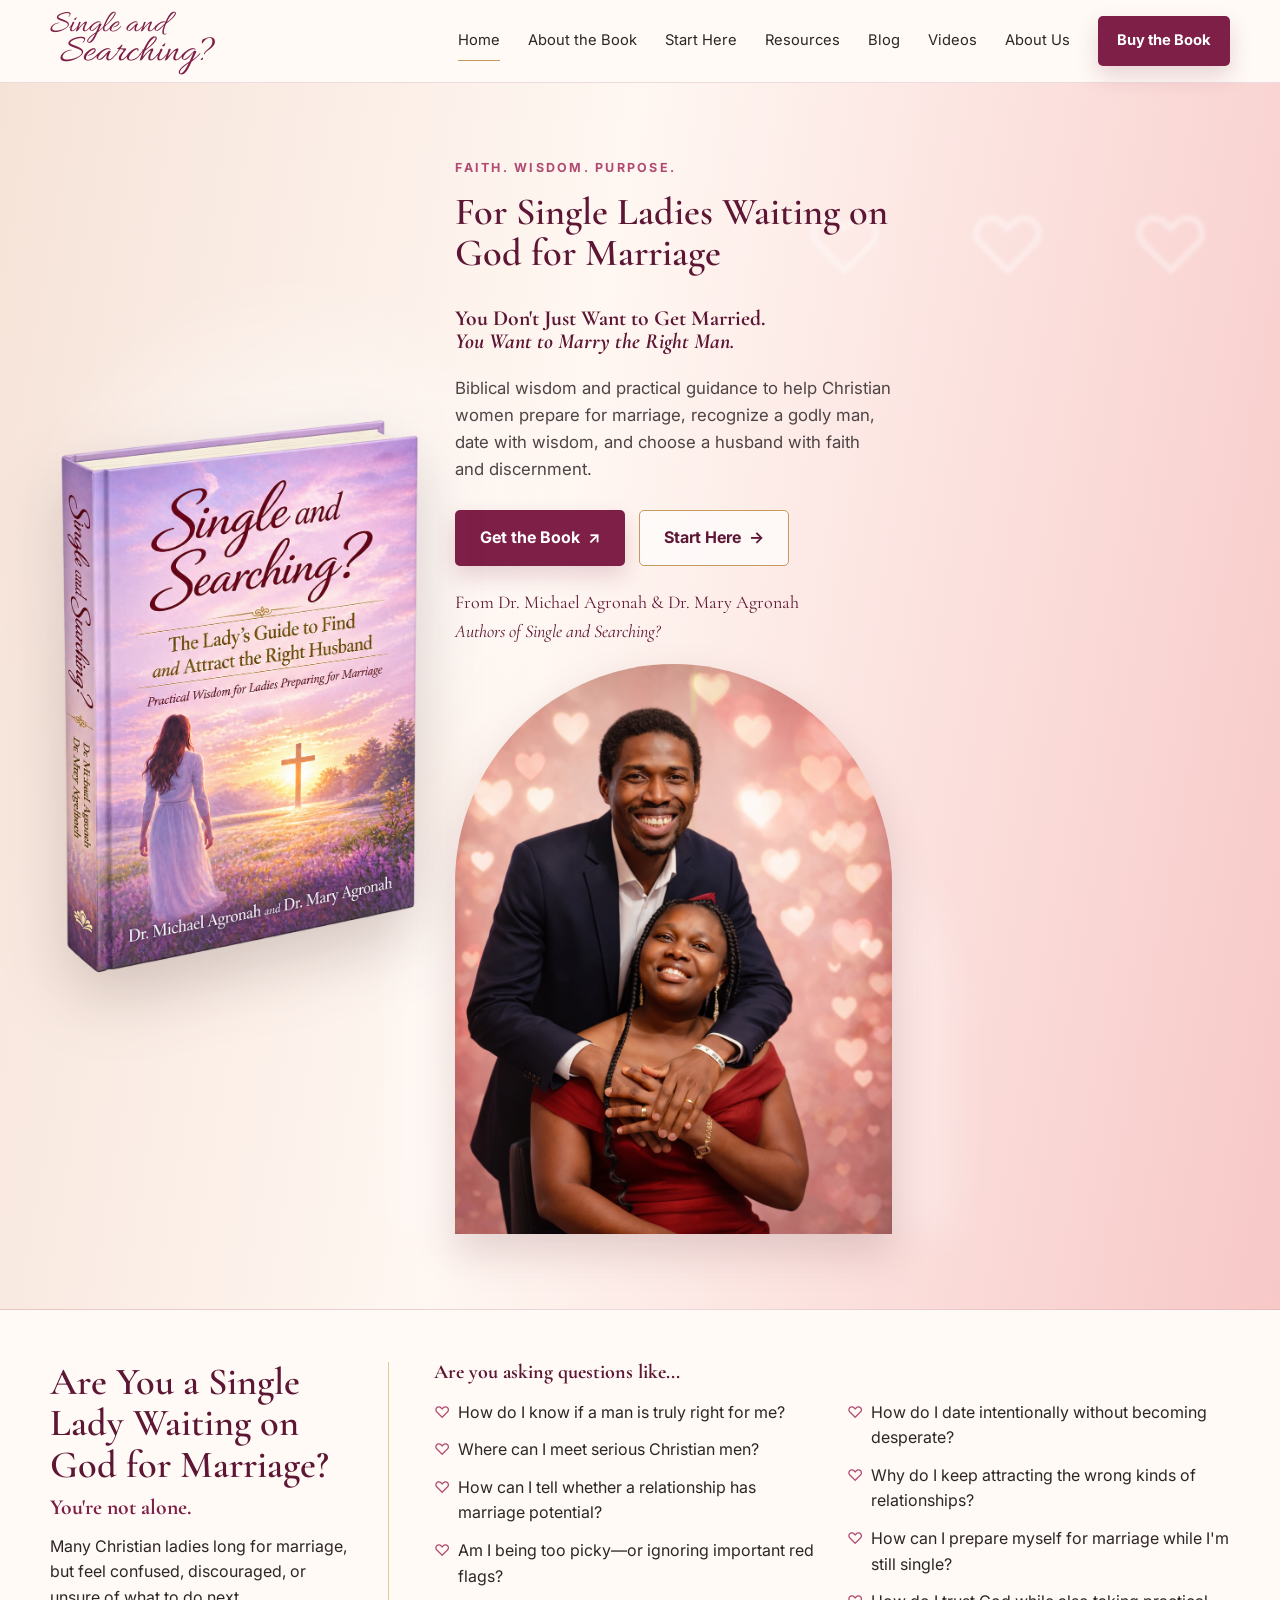
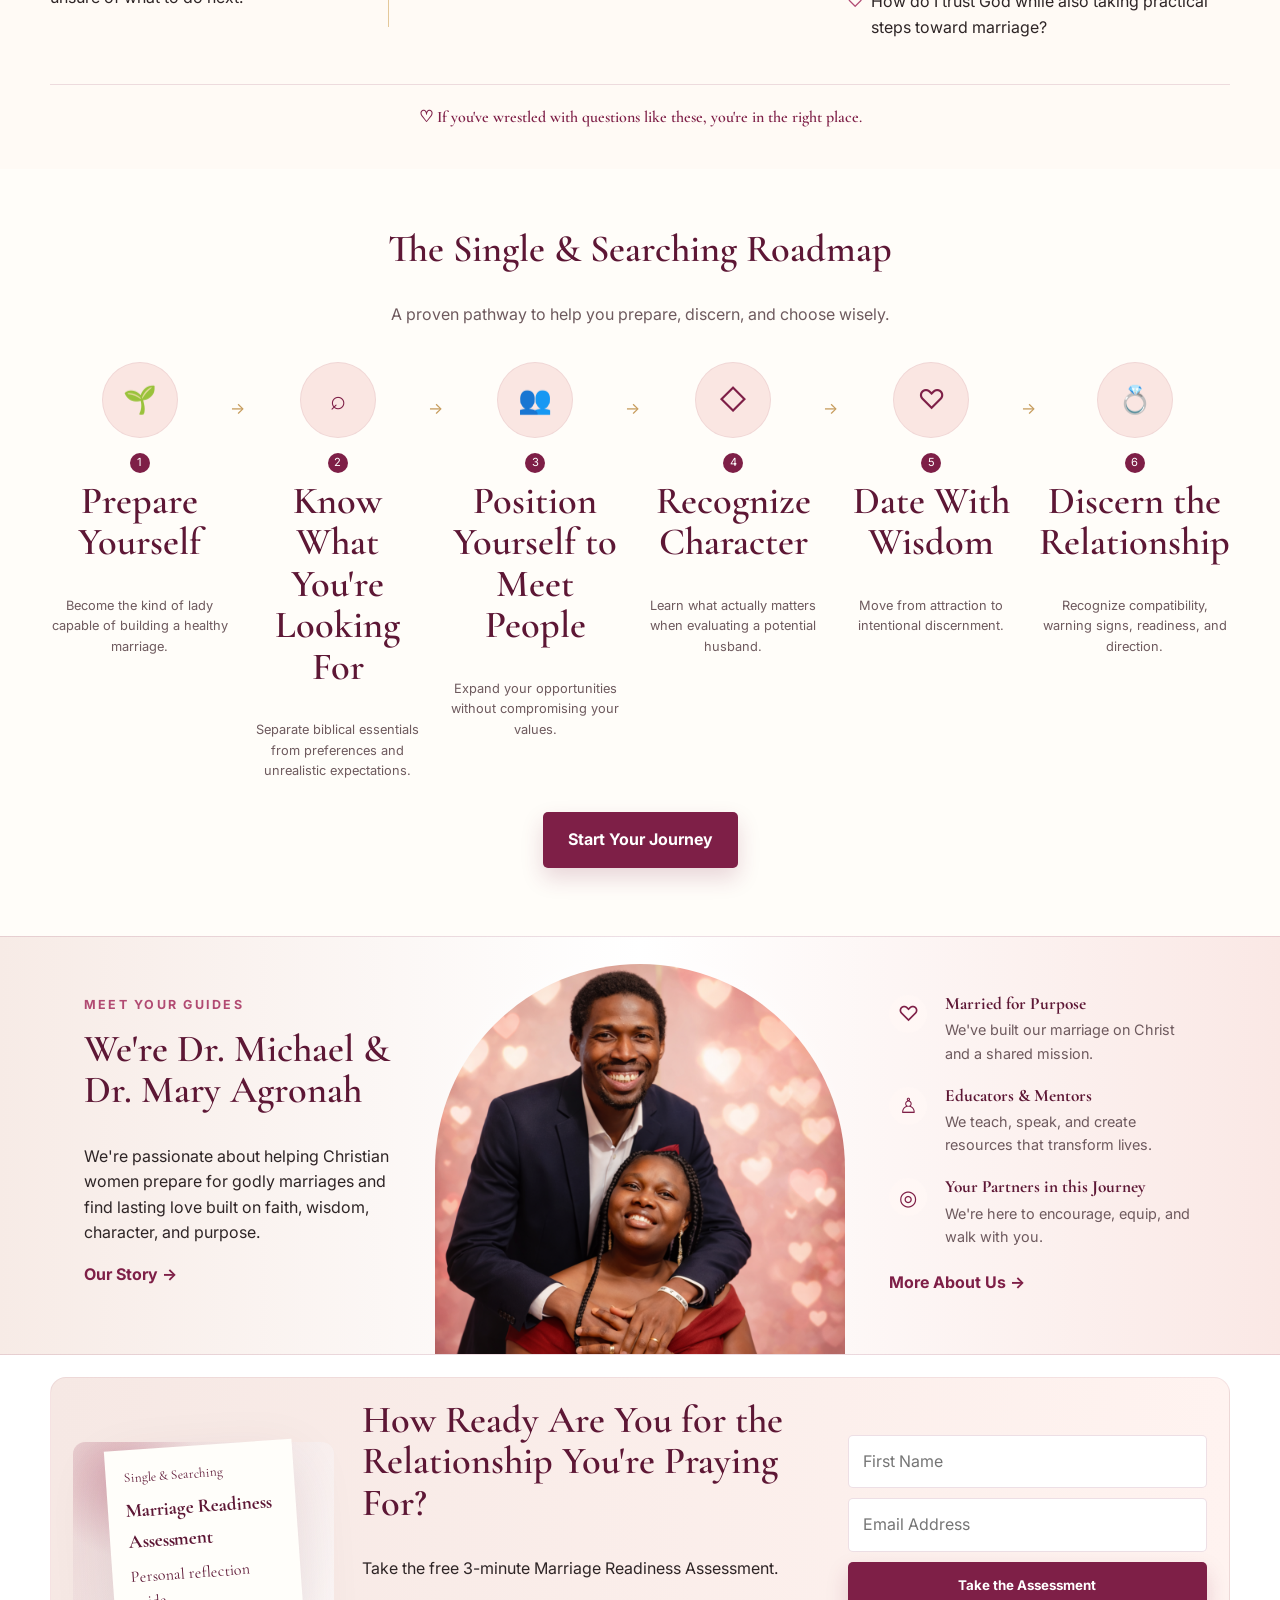
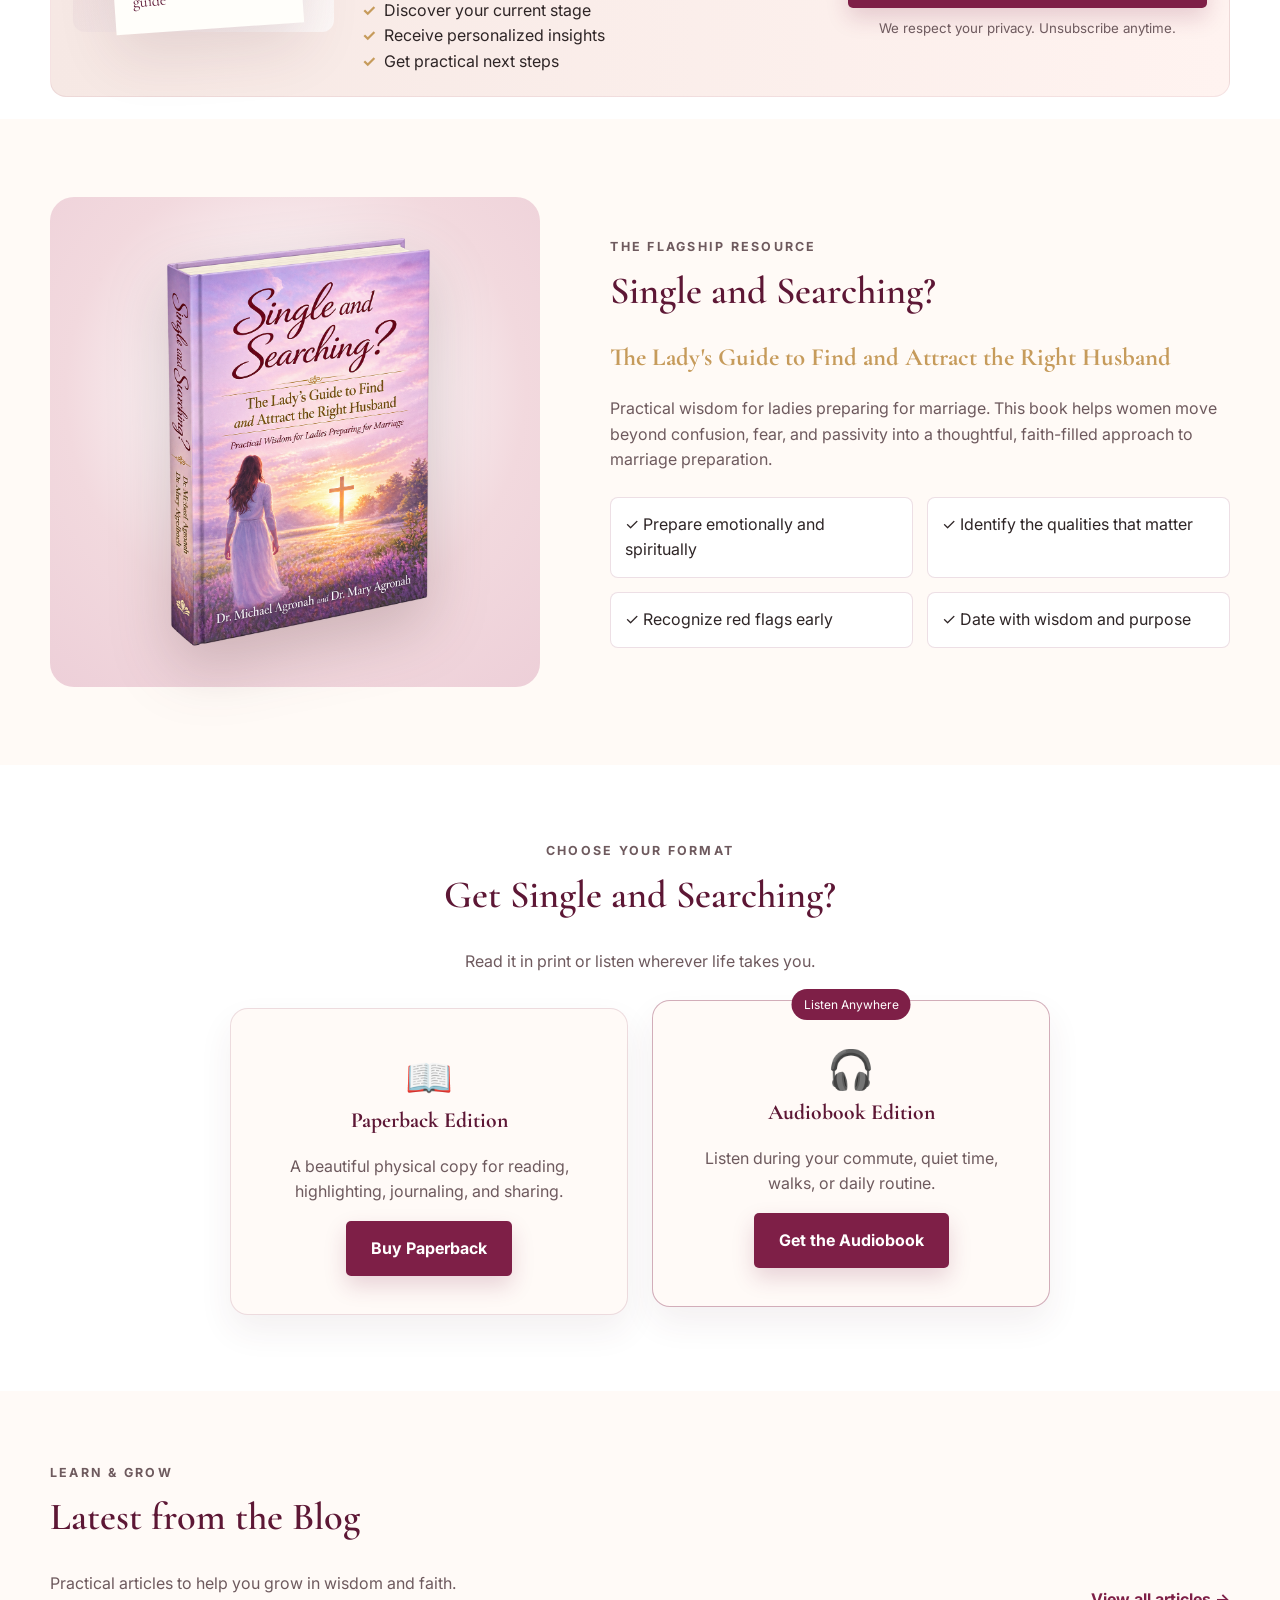
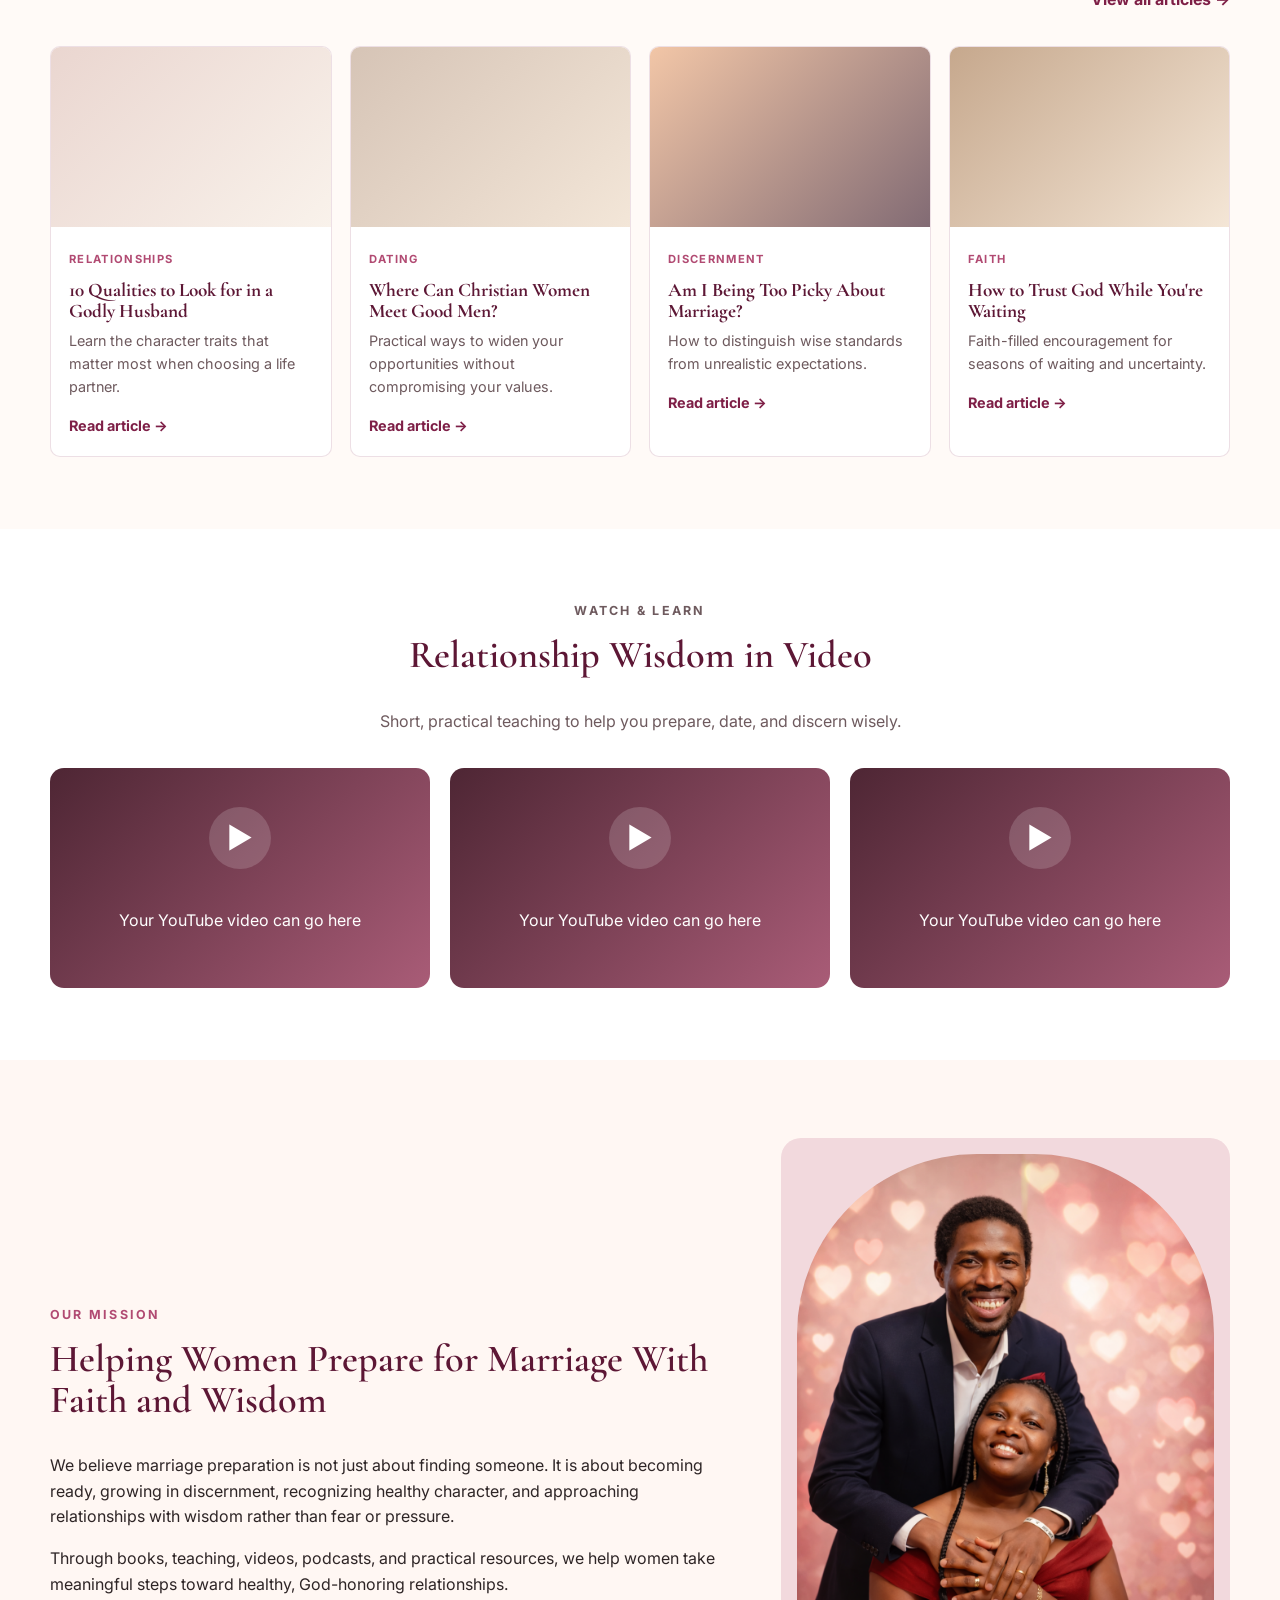
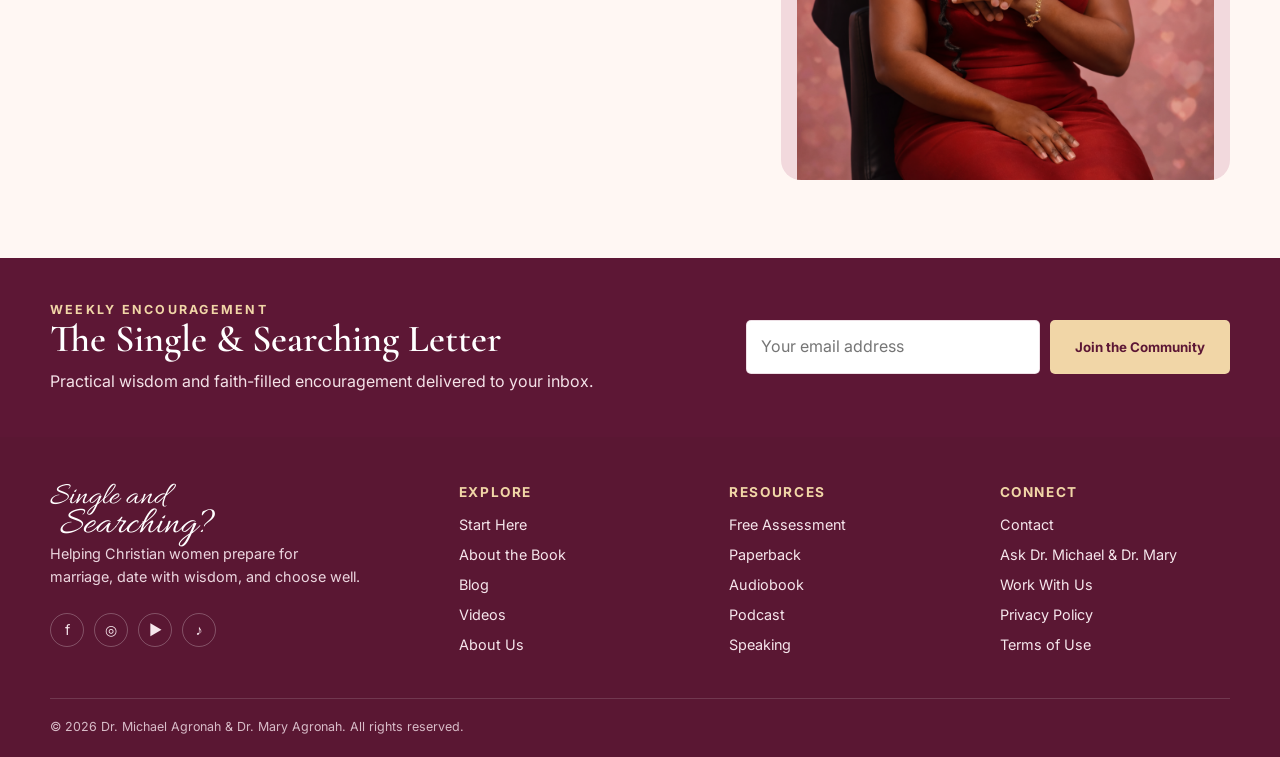
==== index.html @ 44d9c69c "making clear target audiance 6" ====
<!DOCTYPE html>
<html lang="en">
<head>
  <meta charset="UTF-8" />
  <meta name="viewport" content="width=device-width, initial-scale=1.0" />
  <meta name="description" content="Single and Searching? Biblical wisdom and practical guidance for Christian women preparing for marriage." />
  <title>Single and Searching? | Dr. Michael & Dr. Mary Agronah</title>

  <link rel="preconnect" href="https://fonts.googleapis.com">
  <link rel="preconnect" href="https://fonts.gstatic.com" crossorigin>
  <link href="https://fonts.googleapis.com/css2?family=Allura&family=Cormorant+Garamond:wght@400;500;600;700&family=Inter:wght@400;500;600;700&display=swap" rel="stylesheet">

  <link rel="stylesheet" href="styles.css" />
</head>
<body>

  <header class="site-header">
    <div class="container nav-wrap">
      <a class="brand" href="#home" aria-label="Single and Searching home">
        <span class="brand-script">Single and</span>
        <span class="brand-script second">Searching?</span>
      </a>

      <button class="mobile-toggle" aria-label="Open menu" aria-expanded="false">
        <span></span><span></span><span></span>
      </button>

      <nav class="main-nav">
        <a href="#home" class="active">Home</a>
        <a href="#book">About the Book</a>
        <a href="#roadmap">Start Here</a>
        <a href="#resources">Resources</a>
        <a href="#blog">Blog</a>
        <a href="#videos">Videos</a>
        <a href="#about">About Us</a>
        <a class="btn btn-primary nav-cta" href="#buy">Buy the Book</a>
      </nav>
    </div>
  </header>

  <main>
    <section class="hero" id="home">
      <div class="hero-glow"></div>
      <div class="container hero-grid">
        <div class="hero-book-card">
          <!-- <div class="floral-accent">
            <span>✿</span><span>✿</span><span>✿</span>
          </div> -->
          <img src="assets/book-cover.png" alt="Single and Searching book cover" class="hero-book" />
          <!-- <div class="candle"></div> -->
        </div>

        <div class="hero-copy">
          <p class="eyebrow">Faith. Wisdom. Purpose.</p>
          <h2>For Single Ladies Waiting on God for Marriage</h2>
          <h3>You Don't Just Want to Get Married.<br><em>You Want to Marry the Right Man.</em></h3>
          <!-- <h2>For Single Ladies Who Desire Marriage<br><em>You Don't Just Want to Get Married.<br><em>You Want to Marry the Right Man.</em></h2> -->
          <p class="hero-text">
            Biblical wisdom and practical guidance to help Christian women prepare for marriage,
            recognize a godly man, date with wisdom, and choose a husband with faith and discernment.
          </p>

          <div class="hero-actions">
            <a class="btn btn-primary" href="#buy">Get the Book <span>↗</span></a>
            <a class="btn btn-outline" href="#roadmap">Start Here <span>→</span></a>
          </div>

          <p class="author-line">
            From Dr. Michael Agronah & Dr. Mary Agronah<br>
            <em>Authors of Single and Searching?</em>
          </p>

    <!-- <div class="format-badges">
      <a href="https://www.amazon.ca/Single-Searching-Husband-Practical-Preparing/dp/B0GP1RPKG3"
        target="_blank"
        rel="noopener noreferrer">
        <span>📖 Paperback</span>
      </a>
      <a href="https://payhip.com/b/bO6Gw"
        target="_blank"
        rel="noopener noreferrer">
        <span>🎧 Audiobook</span>
      </a>
    </div> -->


          <!-- <div class="format-badges">
            <span>📖 Paperback</span>
            <span>🎧 Audiobook</span>
          </div>
        </div> -->


        <div class="hero-authors-wrap">
          <div class="hero-authors-halo"></div>
          <img src="assets/authors.png" alt="Dr. Michael and Dr. Mary Agronah" class="hero-authors" />
        </div>
      </div>
    </section>

    <section class="questions-section">
      <div class="container">
        <div class="questions-grid">
          <div class="questions-intro">
            <h2>Are You a Single Lady Waiting on God for Marriage?</h2>
            <h3>You're not alone.</h3>
            <p>
              Many Christian ladies long for marriage, but feel confused, discouraged, or unsure
              of what to do next.
            </p>
          </div>

          <div class="questions-list-wrap">
            <h3>Are you asking questions like...</h3>
            <div class="questions-columns">
              <ul class="heart-list">
                <li>How do I know if a man is truly right for me?</li>
                <li>Where can I meet serious Christian men?</li>
                <li>How can I tell whether a relationship has marriage potential?</li>
                <li>Am I being too picky—or ignoring important red flags?</li>
              </ul>
              <ul class="heart-list">
                <li>How do I date intentionally without becoming desperate?</li>
                <li>Why do I keep attracting the wrong kinds of relationships?</li>
                <li>How can I prepare myself for marriage while I'm still single?</li>
                <li>How do I trust God while also taking practical steps toward marriage?</li>
              </ul>
            </div>
          </div>
        </div>

        <p class="questions-note">♡ If you've wrestled with questions like these, you're in the right place.</p>
      </div>
    </section>

    <section class="roadmap-section" id="roadmap">
      <div class="container">
        <div class="section-heading centered">
          <h2>The Single & Searching Roadmap</h2>
          <p>A proven pathway to help you prepare, discern, and choose wisely.</p>
        </div>

        <div class="roadmap-grid">
          <article class="roadmap-item">
            <div class="icon-circle">🌱</div><span class="step-no">1</span>
            <h2>Prepare Yourself</h2>
            <p>Become the kind of lady capable of building a healthy marriage.</p>
          </article>
          <article class="roadmap-item">
            <div class="icon-circle">⌕</div><span class="step-no">2</span>
            <h2>Know What You're Looking For</h2>
            <p>Separate biblical essentials from preferences and unrealistic expectations.</p>
          </article>
          <article class="roadmap-item">
            <div class="icon-circle">👥</div><span class="step-no">3</span>
            <h2>Position Yourself to Meet People</h2>
            <p>Expand your opportunities without compromising your values.</p>
          </article>
          <article class="roadmap-item">
            <div class="icon-circle">◇</div><span class="step-no">4</span>
            <h2>Recognize Character</h2>
            <p>Learn what actually matters when evaluating a potential husband.</p>
          </article>
          <article class="roadmap-item">
            <div class="icon-circle">♡</div><span class="step-no">5</span>
            <h2>Date With Wisdom</h2>
            <p>Move from attraction to intentional discernment.</p>
          </article>
          <article class="roadmap-item">
            <div class="icon-circle">💍</div><span class="step-no">6</span>
            <h2>Discern the Relationship</h2>
            <p>Recognize compatibility, warning signs, readiness, and direction.</p>
          </article>
        </div>

        <div class="centered roadmap-cta">
          <a class="btn btn-primary" href="#book">Start Your Journey</a>
        </div>
      </div>
    </section>

    <section class="about-strip" id="about">
      <div class="container about-grid">
        <div class="about-copy">
          <p class="eyebrow">Meet Your Guides</p>
          <h2>We're Dr. Michael & Dr. Mary Agronah</h2>
          <p>
            We're passionate about helping Christian women prepare for godly marriages and find lasting
            love built on faith, wisdom, character, and purpose.
          </p>
          <a class="text-link" href="#about-details">Our Story →</a>
        </div>

        <div class="about-image-wrap">
          <img src="assets/authors.png" alt="Dr. Michael and Dr. Mary Agronah" />
        </div>

        <div class="authority-points">
          <div class="authority-item">
            <span class="authority-icon">♡</span>
            <div><h3>Married for Purpose</h3><p>We've built our marriage on Christ and a shared mission.</p></div>
          </div>
          <div class="authority-item">
            <span class="authority-icon">♙</span>
            <div><h3>Educators & Mentors</h3><p>We teach, speak, and create resources that transform lives.</p></div>
          </div>
          <div class="authority-item">
            <span class="authority-icon">◎</span>
            <div><h3>Your Partners in this Journey</h3><p>We're here to encourage, equip, and walk with you.</p></div>
          </div>
          <a class="text-link" href="#about-details">More About Us →</a>
        </div>
      </div>
    </section>

    <section class="assessment-section" id="resources">
      <div class="container">
        <div class="assessment-card">
          <div class="assessment-visual">
            <div class="assessment-paper">
              <small>Single & Searching</small>
              <strong>Marriage Readiness Assessment</strong>
              <span>Personal reflection guide</span>
            </div>
          </div>

          <div class="assessment-copy">
            <h2>How Ready Are You for the Relationship You're Praying For?</h2>
            <p>Take the free 3-minute Marriage Readiness Assessment.</p>
            <ul class="check-list">
              <li>Discover your current stage</li>
              <li>Receive personalized insights</li>
              <li>Get practical next steps</li>
            </ul>
          </div>

          <form class="assessment-form" id="assessmentForm">
            <input type="text" name="firstName" placeholder="First Name" required>
            <input type="email" name="email" placeholder="Email Address" required>
            <button class="btn btn-primary" type="submit">Take the Assessment</button>
            <small>We respect your privacy. Unsubscribe anytime.</small>
          </form>
        </div>
      </div>
    </section>

    <section class="book-section" id="book">
      <div class="container book-grid">
        <div class="book-image-panel">
          <img src="assets/book-cover.png" alt="Single and Searching book" />
        </div>
        <div class="book-details">
          <p class="eyebrow">The Flagship Resource</p>
          <h2>Single and Searching?</h2>
          <h3>The Lady's Guide to Find and Attract the Right Husband</h3>
          <p>
            Practical wisdom for ladies preparing for marriage. This book helps women move beyond
            confusion, fear, and passivity into a thoughtful, faith-filled approach to marriage preparation.
          </p>
          <div class="book-feature-grid">
            <div>✓ Prepare emotionally and spiritually</div>
            <div>✓ Identify the qualities that matter</div>
            <div>✓ Recognize red flags early</div>
            <div>✓ Date with wisdom and purpose</div>
          </div>
        </div>
      </div>
    </section>

    <section class="buy-section" id="buy">
      <div class="container">
        <div class="section-heading centered">
          <p class="eyebrow">Choose Your Format</p>
          <h2>Get Single and Searching?</h2>
          <p>Read it in print or listen wherever life takes you.</p>
        </div>

        <div class="purchase-grid">
          <article class="purchase-card">
            <div class="purchase-icon">📖</div>
            <h3>Paperback Edition</h3>
            <p>A beautiful physical copy for reading, highlighting, journaling, and sharing.</p>
            <a class="btn btn-primary" href="https://www.amazon.ca/Single-Searching-Husband-Practical-Preparing/dp/B0GP1RPKG3" data-link="paperback">Buy Paperback</a>
          </article>

          <article class="purchase-card featured">
            <span class="popular-badge">Listen Anywhere</span>
            <div class="purchase-icon">🎧</div>
            <h3>Audiobook Edition</h3>
            <p>Listen during your commute, quiet time, walks, or daily routine.</p>
            <a class="btn btn-primary" href="https://payhip.com/b/bO6Gw" data-link="audio">Get the Audiobook</a>
          </article>
        </div>
      </div>
    </section>

    <section class="blog-section" id="blog">
      <div class="container">
        <div class="section-heading row-heading">
          <div>
            <p class="eyebrow">Learn & Grow</p>
            <h2>Latest from the Blog</h2>
            <p>Practical articles to help you grow in wisdom and faith.</p>
          </div>
          <a class="text-link" href="#">View all articles →</a>
        </div>

        <div class="blog-grid">
          <article class="blog-card">
            <div class="blog-thumb thumb-1"></div>
            <div class="blog-card-body">
              <span class="blog-meta">Relationships</span>
              <h3>10 Qualities to Look for in a Godly Husband</h3>
              <p>Learn the character traits that matter most when choosing a life partner.</p>
              <a href="#">Read article →</a>
            </div>
          </article>

          <article class="blog-card">
            <div class="blog-thumb thumb-2"></div>
            <div class="blog-card-body">
              <span class="blog-meta">Dating</span>
              <h3>Where Can Christian Women Meet Good Men?</h3>
              <p>Practical ways to widen your opportunities without compromising your values.</p>
              <a href="#">Read article →</a>
            </div>
          </article>

          <article class="blog-card">
            <div class="blog-thumb thumb-3"></div>
            <div class="blog-card-body">
              <span class="blog-meta">Discernment</span>
              <h3>Am I Being Too Picky About Marriage?</h3>
              <p>How to distinguish wise standards from unrealistic expectations.</p>
              <a href="#">Read article →</a>
            </div>
          </article>

          <article class="blog-card">
            <div class="blog-thumb thumb-4"></div>
            <div class="blog-card-body">
              <span class="blog-meta">Faith</span>
              <h3>How to Trust God While You're Waiting</h3>
              <p>Faith-filled encouragement for seasons of waiting and uncertainty.</p>
              <a href="#">Read article →</a>
            </div>
          </article>
        </div>
      </div>
    </section>

    <section class="videos-section" id="videos">
      <div class="container">
        <div class="section-heading centered">
          <p class="eyebrow">Watch & Learn</p>
          <h2>Relationship Wisdom in Video</h2>
          <p>Short, practical teaching to help you prepare, date, and discern wisely.</p>
        </div>
        <div class="video-grid">
          <div class="video-placeholder"><span>▶</span><p>Your YouTube video can go here</p></div>
          <div class="video-placeholder"><span>▶</span><p>Your YouTube video can go here</p></div>
          <div class="video-placeholder"><span>▶</span><p>Your YouTube video can go here</p></div>
        </div>
      </div>
    </section>

    <section class="about-details" id="about-details">
      <div class="container about-details-grid">
        <div>
          <p class="eyebrow">Our Mission</p>
          <h2>Helping Women Prepare for Marriage With Faith and Wisdom</h2>
          <p>
            We believe marriage preparation is not just about finding someone. It is about becoming
            ready, growing in discernment, recognizing healthy character, and approaching relationships
            with wisdom rather than fear or pressure.
          </p>
          <p>
            Through books, teaching, videos, podcasts, and practical resources, we help women take
            meaningful steps toward healthy, God-honoring relationships.
          </p>
        </div>
        <div class="portrait-card">
          <img src="assets/authors.png" alt="Dr. Michael and Dr. Mary Agronah" />
        </div>
      </div>
    </section>

    <section class="newsletter">
      <div class="container newsletter-inner">
        <div>
          <p class="eyebrow light">Weekly Encouragement</p>
          <h2>The Single & Searching Letter</h2>
          <p>Practical wisdom and faith-filled encouragement delivered to your inbox.</p>
        </div>
        <form id="newsletterForm">
          <input type="email" placeholder="Your email address" required>
          <button class="btn btn-gold" type="submit">Join the Community</button>
        </form>
      </div>
    </section>
  </main>

  <footer class="site-footer">
    <div class="container footer-grid">
      <div>
        <div class="brand footer-brand">
          <span class="brand-script">Single and</span>
          <span class="brand-script second">Searching?</span>
        </div>
        <p>Helping Christian women prepare for marriage, date with wisdom, and choose well.</p>
        <div class="social-row">
          <a href="#" aria-label="Facebook">f</a>
          <a href="#" aria-label="Instagram">◎</a>
          <a href="#" aria-label="YouTube">▶</a>
          <a href="#" aria-label="TikTok">♪</a>
        </div>
      </div>

      <div>
        <h3>Explore</h3>
        <a href="#roadmap">Start Here</a>
        <a href="#book">About the Book</a>
        <a href="#blog">Blog</a>
        <a href="#videos">Videos</a>
        <a href="#about">About Us</a>
      </div>

      <div>
        <h3>Resources</h3>
        <a href="#resources">Free Assessment</a>
        <a href="#buy">Paperback</a>
        <a href="#buy">Audiobook</a>
        <a href="#">Podcast</a>
        <a href="#">Speaking</a>
      </div>

      <div>
        <h3>Connect</h3>
        <a href="#">Contact</a>
        <a href="#">Ask Dr. Michael & Dr. Mary</a>
        <a href="#">Work With Us</a>
        <a href="#">Privacy Policy</a>
        <a href="#">Terms of Use</a>
      </div>
    </div>

    <div class="container copyright">
      © <span id="year"></span> Dr. Michael Agronah & Dr. Mary Agronah. All rights reserved.
    </div>
  </footer>

  <div class="toast" id="toast"></div>

  <script src="script.js"></script>
</body>
</html>
---- styles.css ----
:root {
  --wine: #7e1f47;
  --wine-dark: #5d1735;
  --rose: #b14a72;
  --blush: #f8e9e9;
  --blush-2: #fff4f2;
  --cream: #fffaf5;
  --gold: #c69b5b;
  --gold-soft: #e4c89a;
  --ink: #2e2526;
  --muted: #6e5a5e;
  --white: #ffffff;
  --border: rgba(126,31,71,.14);
  --shadow: 0 22px 60px rgba(90, 40, 55, .12);
}

* { box-sizing: border-box; }

html { scroll-behavior: smooth; }

body {
  margin: 0;
  color: var(--ink);
  background: var(--cream);
  font-family: "Inter", sans-serif;
  line-height: 1.6;
}

img { max-width: 100%; display: block; }

a { color: inherit; text-decoration: none; }

.container {
  width: min(1180px, calc(100% - 40px));
  margin-inline: auto;
}

h1, h2, h3 {
  font-family: "Cormorant Garamond", serif;
  color: var(--wine-dark);
  line-height: 1.08;
  margin-top: 0;
}

h1 { font-size: clamp(3rem, 5vw, 5.25rem); font-weight: 600; }
h2 { font-size: clamp(2.2rem, 3vw, 3.3rem); font-weight: 600; }
h3 { font-size: 1.35rem; }

p { margin-top: 0; }

.eyebrow {
  color: var(--rose);
  text-transform: uppercase;
  letter-spacing: .18em;
  font-size: .78rem;
  font-weight: 700;
  margin-bottom: 14px;
}

.centered { text-align: center; }

.btn {
  display: inline-flex;
  align-items: center;
  justify-content: center;
  gap: 8px;
  border-radius: 5px;
  padding: 14px 24px;
  font-weight: 700;
  transition: .2s ease;
  border: 1px solid transparent;
  cursor: pointer;
  font-family: inherit;
}

.btn:hover { transform: translateY(-2px); }

.btn-primary {
  background: var(--wine);
  color: var(--white);
  box-shadow: 0 10px 22px rgba(126,31,71,.18);
}

.btn-primary:hover { background: var(--wine-dark); }

.btn-outline {
  border-color: var(--gold);
  color: var(--wine-dark);
  background: rgba(255,255,255,.65);
}

.btn-gold {
  background: #f1d6a7;
  color: var(--wine-dark);
}

.text-link {
  color: var(--wine);
  font-weight: 700;
}

.site-header {
  position: sticky;
  top: 0;
  z-index: 1000;
  background: rgba(255,250,245,.94);
  backdrop-filter: blur(12px);
  border-bottom: 1px solid var(--border);
}

.nav-wrap {
  min-height: 82px;
  display: flex;
  align-items: center;
  justify-content: space-between;
  gap: 30px;
}

.brand {
  display: inline-flex;
  flex-direction: column;
  min-width: 150px;
}

.brand-script {
  font-family: "Allura", cursive;
  color: var(--wine);
  font-size: 2rem;
  line-height: .8;
}

.brand-script.second {
  font-size: 2.45rem;
  transform: translateX(10px);
}

.main-nav {
  display: flex;
  align-items: center;
  gap: 28px;
  font-size: .92rem;
}

.main-nav a:not(.btn) {
  position: relative;
}

.main-nav a:not(.btn)::after {
  content: "";
  position: absolute;
  left: 0;
  bottom: -8px;
  width: 0;
  height: 1px;
  background: var(--gold);
  transition: width .2s ease;
}

.main-nav a:hover::after,
.main-nav a.active::after { width: 100%; }

.nav-cta { padding: 12px 18px; }

.mobile-toggle {
  display: none;
  background: none;
  border: 0;
}

.mobile-toggle span {
  display: block;
  width: 26px;
  height: 2px;
  background: var(--wine);
  margin: 5px 0;
}

.hero {
  position: relative;
  overflow: hidden;
  background:
    radial-gradient(circle at 23% 38%, rgba(255,255,255,.8), transparent 22%),
    linear-gradient(100deg, #f6e3d8 0%, #fff7f2 43%, #f7c8c7 100%);
  min-height: 640px;
  border-bottom: 1px solid var(--border);
}

.hero::after {
  content: "♡   ♡   ♡";
  position: absolute;
  right: 3%;
  top: 8%;
  color: rgba(255,255,255,.4);
  font-size: 5rem;
  letter-spacing: .4em;
  filter: blur(2px);
}

.hero-grid {
  min-height: 640px;
  display: grid;
  grid-template-columns: 1.1fr 1.3fr .9fr;
  align-items: center;
  gap: 36px;
  position: relative;
  z-index: 2;
  padding-block: 45px;
}

.hero-book-card {
  position: relative;
  align-self: stretch;
  display: flex;
  align-items: center;
  justify-content: center;
}

.hero-book {
  width: 125%;
  max-width: none;
  transform: scale(1.15);
  filter: drop-shadow(0 24px 28px rgba(74,46,45,.22));
}

/* .hero-book {
  width: min(100%, 500px);
  filter: drop-shadow(0 24px 28px rgba(74,46,45,.22));
} */

.floral-accent {
  position: absolute;
  left: -12px;
  top: 50px;
  color: #dba6af;
  font-size: 2rem;
  display: grid;
  gap: 6px;
  transform: rotate(-22deg);
}

.candle {
  position: absolute;
  left: 15px;
  bottom: 34px;
  width: 62px;
  height: 82px;
  background: linear-gradient(#fff 0 15%, #f6d7a8 16% 100%);
  border-radius: 6px 6px 14px 14px;
  box-shadow: 0 8px 20px rgba(130,85,60,.18);
  opacity: .8;
}

.hero-copy { padding: 30px 0; }

.hero-copy h1 em { font-style: italic; color: var(--wine); }

.hero-text {
  max-width: 640px;
  color: #4e4446;
  font-size: 1.05rem;
}

.hero-actions {
  display: flex;
  gap: 14px;
  flex-wrap: wrap;
  margin: 28px 0 22px;
}

.author-line {
  color: var(--wine-dark);
  font-family: "Cormorant Garamond", serif;
  font-size: 1.13rem;
}

.format-badges {
  display: flex;
  gap: 10px;
  flex-wrap: wrap;
}

.format-badges span {
  background: rgba(255,255,255,.7);
  border: 1px solid rgba(126,31,71,.12);
  padding: 8px 11px;
  border-radius: 99px;
  font-size: .85rem;
}

.hero-authors-wrap {
  position: relative;
  align-self: end;
}

.hero-authors-wrap::before {
  content: "";
  position: absolute;
  inset: 18% -15% 0;
  border-radius: 50% 50% 0 0;
  background: rgba(255,255,255,.24);
  filter: blur(18px);
}

.hero-authors {
  width: 100%;
  max-height: 570px;
  object-fit: cover;
  object-position: center top;
  position: relative;
  z-index: 2;
  border-radius: 220px 220px 0 0;
  box-shadow: 0 18px 40px rgba(98,45,52,.18);
}

.questions-section {
  background: var(--cream);
  padding: 52px 0 22px;
}

.questions-grid {
  display: grid;
  grid-template-columns: .85fr 2fr;
  gap: 45px;
  align-items: start;
}

.questions-intro {
  padding-right: 36px;
  border-right: 1px solid var(--gold-soft);
}

.questions-intro h2 { margin-bottom: 10px; }
.questions-intro h3 { color: var(--wine); margin-bottom: 14px; }

.questions-list-wrap h3 {
  font-size: 1.25rem;
  margin-bottom: 16px;
}

.questions-columns {
  display: grid;
  grid-template-columns: repeat(2, 1fr);
  gap: 30px;
}

.heart-list {
  padding: 0;
  margin: 0;
  list-style: none;
}

.heart-list li {
  position: relative;
  padding-left: 24px;
  margin-bottom: 12px;
}

.heart-list li::before {
  content: "♡";
  position: absolute;
  left: 0;
  color: var(--rose);
}

.questions-note {
  text-align: center;
  color: var(--wine);
  font-family: "Cormorant Garamond", serif;
  font-weight: 600;
  margin-top: 32px;
  border-top: 1px solid var(--border);
  padding-top: 20px;
}

.roadmap-section {
  background: #fffdf9;
  padding: 60px 0 68px;
}

.section-heading { margin-bottom: 34px; }

.section-heading p {
  color: var(--muted);
  max-width: 720px;
}

.section-heading.centered p { margin-inline: auto; }

.roadmap-grid {
  display: grid;
  grid-template-columns: repeat(6, 1fr);
  gap: 18px;
  position: relative;
}

.roadmap-item {
  text-align: center;
  position: relative;
}

.roadmap-item:not(:last-child)::after {
  content: "→";
  position: absolute;
  right: -15px;
  top: 34px;
  color: var(--gold);
}

.icon-circle {
  width: 76px;
  height: 76px;
  margin: 0 auto 10px;
  border-radius: 50%;
  display: grid;
  place-items: center;
  background: #fae6e2;
  color: var(--wine);
  font-size: 1.7rem;
  border: 1px solid rgba(126,31,71,.08);
}

.step-no {
  display: inline-grid;
  place-items: center;
  width: 20px;
  height: 20px;
  border-radius: 50%;
  background: var(--wine);
  color: #fff;
  font-size: .7rem;
  margin-bottom: 8px;
}

.roadmap-item h3 {
  font-size: 1rem;
  min-height: 42px;
  margin-bottom: 8px;
}

.roadmap-item p {
  font-size: .8rem;
  color: var(--muted);
}

.roadmap-cta { margin-top: 18px; }

.about-strip {
  background: linear-gradient(90deg, #f7ebe6, #fff, #fae8e5);
  border-block: 1px solid var(--border);
}

.about-grid {
  display: grid;
  grid-template-columns: 1fr 1.15fr 1fr;
  align-items: stretch;
}

.about-copy,
.authority-points {
  padding: 58px 34px;
}

.about-image-wrap {
  min-height: 390px;
  display: flex;
  align-items: end;
  justify-content: center;
  background: radial-gradient(circle, #fff 0 35%, transparent 70%);
  overflow: hidden;
}

.about-image-wrap img {
  width: 95%;
  max-height: 390px;
  object-fit: cover;
  object-position: center 15%;
  border-radius: 220px 220px 0 0;
}

.authority-item {
  display: grid;
  grid-template-columns: 42px 1fr;
  gap: 14px;
  margin-bottom: 22px;
}

.authority-icon {
  width: 38px;
  height: 38px;
  display: grid;
  place-items: center;
  border-radius: 50%;
  background: #fff7f5;
  color: var(--wine);
  font-size: 1.3rem;
}

.authority-item h3 {
  margin-bottom: 5px;
  font-size: 1.08rem;
}

.authority-item p {
  margin: 0;
  color: var(--muted);
  font-size: .9rem;
}

.assessment-section {
  padding: 22px 0;
  background: #fff;
}

.assessment-card {
  display: grid;
  grid-template-columns: .8fr 1.4fr 1.1fr;
  gap: 28px;
  align-items: center;
  padding: 22px;
  border-radius: 16px;
  background: linear-gradient(90deg, #f6e8e4, #fff3f0);
  border: 1px solid rgba(126,31,71,.08);
}

.assessment-visual {
  min-height: 190px;
  border-radius: 12px;
  display: grid;
  place-items: center;
  background:
    linear-gradient(120deg, rgba(126,31,71,.08), rgba(255,255,255,.7)),
    radial-gradient(circle at 20% 20%, #d9a6af, transparent 30%);
}

.assessment-paper {
  width: 72%;
  padding: 18px;
  background: #fffefa;
  box-shadow: var(--shadow);
  transform: rotate(-4deg);
  display: grid;
  gap: 7px;
  color: var(--wine-dark);
  font-family: "Cormorant Garamond", serif;
}

.assessment-paper strong { font-size: 1.2rem; }

.check-list {
  list-style: none;
  padding: 0;
  margin: 14px 0 0;
}

.check-list li::before {
  content: "✓";
  color: var(--gold);
  font-weight: 700;
  margin-right: 8px;
}

.assessment-form {
  display: grid;
  gap: 10px;
}

.assessment-form input,
.newsletter input {
  width: 100%;
  padding: 13px 14px;
  border: 1px solid rgba(126,31,71,.14);
  background: #fff;
  border-radius: 5px;
  font: inherit;
}

.assessment-form small {
  text-align: center;
  color: var(--muted);
}

.book-section {
  padding: 78px 0;
  background: #fffaf6;
}

.book-grid {
  display: grid;
  grid-template-columns: .95fr 1.2fr;
  gap: 70px;
  align-items: center;
}

.book-image-panel {
  display: grid;
  place-items: center;
  min-height: 490px;
  border-radius: 24px;
  background: radial-gradient(circle at 50% 40%, #fff 0 15%, #f2d9de 60%, #edcfd8 100%);
}

.book-image-panel img {
  width: min(80%, 410px);
  filter: drop-shadow(0 24px 30px rgba(72,42,47,.22));
}

.book-details h3 {
  color: var(--gold);
  font-size: 1.55rem;
}

.book-details p {
  color: var(--muted);
}

.book-feature-grid {
  display: grid;
  grid-template-columns: repeat(2, 1fr);
  gap: 14px;
  margin-top: 24px;
}

.book-feature-grid div {
  padding: 14px;
  background: #fff;
  border: 1px solid var(--border);
  border-radius: 8px;
}

.buy-section {
  padding: 76px 0;
  background: #fff;
}

.purchase-grid {
  max-width: 820px;
  margin: 0 auto;
  display: grid;
  grid-template-columns: repeat(2, 1fr);
  gap: 24px;
}

.purchase-card {
  position: relative;
  text-align: center;
  background: #fffaf7;
  border: 1px solid var(--border);
  border-radius: 18px;
  padding: 38px 28px;
  box-shadow: 0 16px 34px rgba(78,42,54,.07);
}

.purchase-card.featured {
  border-color: rgba(126,31,71,.35);
  transform: translateY(-8px);
}

.popular-badge {
  position: absolute;
  top: -12px;
  left: 50%;
  transform: translateX(-50%);
  background: var(--wine);
  color: white;
  font-size: .75rem;
  padding: 6px 12px;
  border-radius: 999px;
}

.purchase-icon { font-size: 2.4rem; }

.purchase-card p { color: var(--muted); }

.blog-section {
  padding: 72px 0;
  background: #fffaf7;
}

.row-heading {
  display: flex;
  align-items: end;
  justify-content: space-between;
  gap: 30px;
}

.blog-grid {
  display: grid;
  grid-template-columns: repeat(4, 1fr);
  gap: 18px;
}

.blog-card {
  overflow: hidden;
  border-radius: 10px;
  border: 1px solid var(--border);
  background: #fff;
}

.blog-thumb {
  height: 180px;
  background-size: cover;
  background-position: center;
}

.thumb-1 { background: linear-gradient(135deg, #ead6d0, #f9f2eb); }
.thumb-2 { background: linear-gradient(135deg, #d6c4b6, #f3e6d8); }
.thumb-3 { background: linear-gradient(135deg, #f2c6a7, #826b74); }
.thumb-4 { background: linear-gradient(135deg, #c6a88d, #f4e6d6); }

.blog-card-body { padding: 18px; }

.blog-meta {
  color: var(--rose);
  text-transform: uppercase;
  letter-spacing: .12em;
  font-size: .7rem;
  font-weight: 700;
}

.blog-card h3 {
  margin: 9px 0 8px;
  font-size: 1.2rem;
}

.blog-card p {
  font-size: .9rem;
  color: var(--muted);
}

.blog-card a {
  color: var(--wine);
  font-weight: 700;
  font-size: .9rem;
}

.videos-section {
  padding: 72px 0;
  background: #fff;
}

.video-grid {
  display: grid;
  grid-template-columns: repeat(3, 1fr);
  gap: 20px;
}

.video-placeholder {
  min-height: 220px;
  display: grid;
  place-items: center;
  text-align: center;
  border-radius: 14px;
  background: linear-gradient(135deg, #4e2634, #a95c77);
  color: #fff;
  padding: 20px;
}

.video-placeholder span {
  width: 62px;
  height: 62px;
  display: grid;
  place-items: center;
  border-radius: 50%;
  background: rgba(255,255,255,.16);
  font-size: 1.8rem;
}

.about-details {
  padding: 78px 0;
  background: #fff7f3;
}

.about-details-grid {
  display: grid;
  grid-template-columns: 1.2fr .8fr;
  gap: 58px;
  align-items: center;
}

.portrait-card {
  border-radius: 20px;
  overflow: hidden;
  background: #f2d9dd;
  padding: 16px 16px 0;
}

.portrait-card img {
  border-radius: 180px 180px 0 0;
}

.newsletter {
  background: var(--wine-dark);
  color: white;
  padding: 42px 0;
}

.newsletter h2 {
  color: white;
  margin-bottom: 8px;
}

.newsletter p { margin-bottom: 0; color: #f4e2e8; }

.eyebrow.light { color: #f1d6a7; }

.newsletter-inner {
  display: grid;
  grid-template-columns: 1.2fr .9fr;
  gap: 50px;
  align-items: center;
}

.newsletter form {
  display: grid;
  grid-template-columns: 1fr auto;
  gap: 10px;
}

.site-footer {
  background: #5a1733;
  color: #f7e9ee;
  padding: 48px 0 20px;
}

.footer-grid {
  display: grid;
  grid-template-columns: 1.6fr repeat(3, 1fr);
  gap: 40px;
}

.footer-grid h3 {
  color: #f1d6a7;
  font-family: "Inter", sans-serif;
  font-size: .85rem;
  text-transform: uppercase;
  letter-spacing: .12em;
}

.footer-grid a {
  display: block;
  color: #f6e6ec;
  margin: 7px 0;
  font-size: .9rem;
}

.footer-grid p {
  max-width: 310px;
  color: #ecd6df;
  font-size: .9rem;
}

.footer-brand .brand-script { color: #fff; }

.social-row {
  display: flex;
  gap: 10px;
  margin-top: 18px;
}

.social-row a {
  width: 34px;
  height: 34px;
  border-radius: 50%;
  border: 1px solid rgba(255,255,255,.25);
  display: grid;
  place-items: center;
}

.copyright {
  margin-top: 35px;
  padding-top: 18px;
  border-top: 1px solid rgba(255,255,255,.14);
  font-size: .78rem;
  color: #d8bcc8;
}

.toast {
  position: fixed;
  right: 22px;
  bottom: 22px;
  background: var(--wine-dark);
  color: #fff;
  padding: 14px 18px;
  border-radius: 8px;
  box-shadow: var(--shadow);
  transform: translateY(120px);
  opacity: 0;
  transition: .25s ease;
  z-index: 2000;
}

.toast.show {
  transform: translateY(0);
  opacity: 1;
}

@media (max-width: 1050px) {
  .main-nav { gap: 16px; font-size: .84rem; }
  .hero-grid { grid-template-columns: .9fr 1.2fr; }
  .hero-authors-wrap { grid-column: 1 / -1; max-width: 420px; margin: 0 auto; }
  .hero-authors { border-radius: 180px 180px 0 0; }
  .roadmap-grid { grid-template-columns: repeat(3, 1fr); row-gap: 30px; }
  .roadmap-item:nth-child(3)::after { display: none; }
  .blog-grid { grid-template-columns: repeat(2, 1fr); }
}

@media (max-width: 820px) {
  .mobile-toggle { display: block; }
  .main-nav {
    position: absolute;
    top: 82px;
    left: 0;
    right: 0;
    background: #fffaf5;
    padding: 20px;
    display: none;
    flex-direction: column;
    border-bottom: 1px solid var(--border);
  }
  .main-nav.open { display: flex; }

  .hero-grid,
  .questions-grid,
  .about-grid,
  .assessment-card,
  .book-grid,
  .about-details-grid,
  .newsletter-inner {
    grid-template-columns: 1fr;
  }

  .hero { min-height: auto; }
  .hero-grid { padding-top: 30px; }
  .hero-book-card { min-height: 360px; }
  .hero-copy { text-align: center; }
  .hero-actions, .format-badges { justify-content: center; }

  .questions-intro {
    border-right: 0;
    border-bottom: 1px solid var(--gold-soft);
    padding-right: 0;
    padding-bottom: 22px;
  }

  .questions-columns { grid-template-columns: 1fr; gap: 0; }
  .about-copy, .authority-points { padding: 38px 22px; }
  .about-image-wrap { order: -1; }

  .assessment-card { text-align: center; }
  .check-list { display: inline-block; text-align: left; }

  .book-feature-grid,
  .purchase-grid,
  .video-grid,
  .footer-grid {
    grid-template-columns: 1fr;
  }

  .purchase-card.featured { transform: none; }
  .newsletter form { grid-template-columns: 1fr; }
}

@media (max-width: 600px) {
  .container { width: min(100% - 28px, 1180px); }
  h1 { font-size: 2.55rem; }
  h2 { font-size: 2rem; }
  .roadmap-grid { grid-template-columns: 1fr; }
  .roadmap-item::after { display: none !important; }
  .blog-grid { grid-template-columns: 1fr; }
  .row-heading { align-items: start; flex-direction: column; }
  .hero-book {width: 350px;max-width: none;}
}
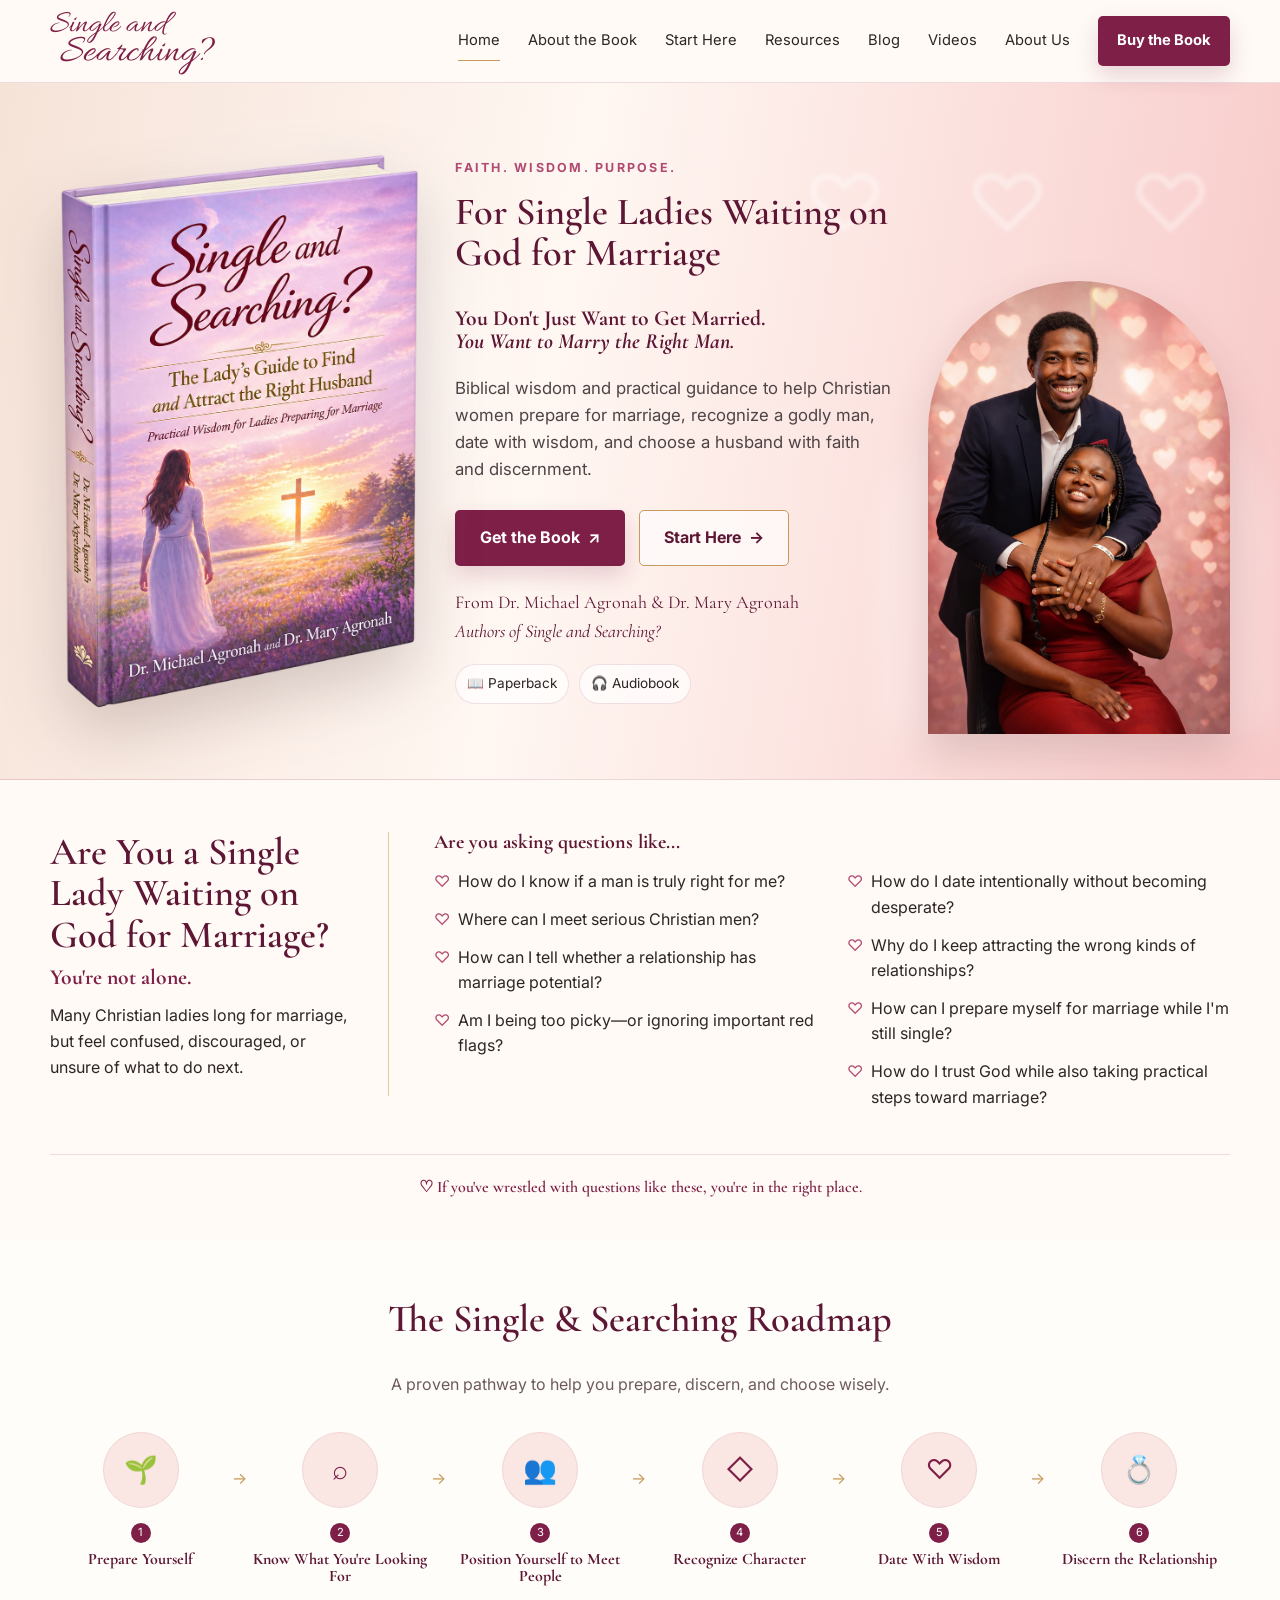
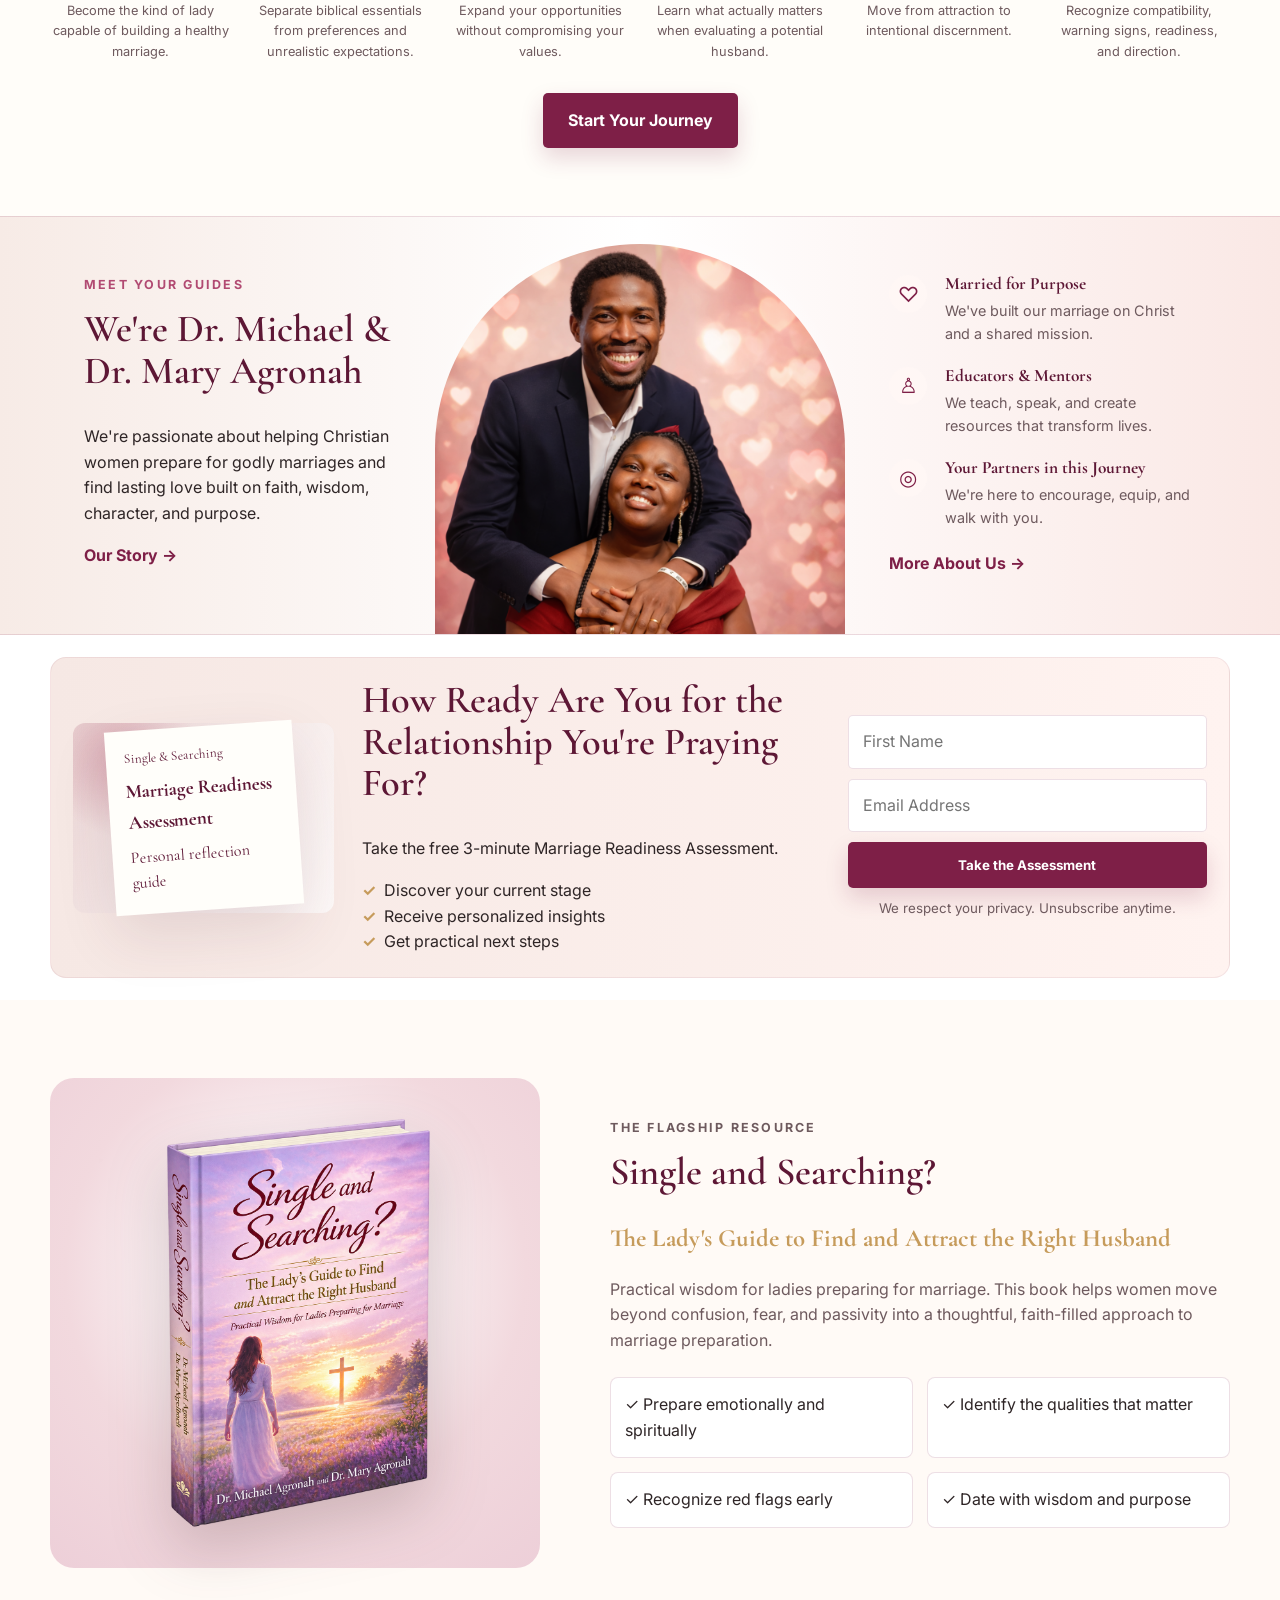
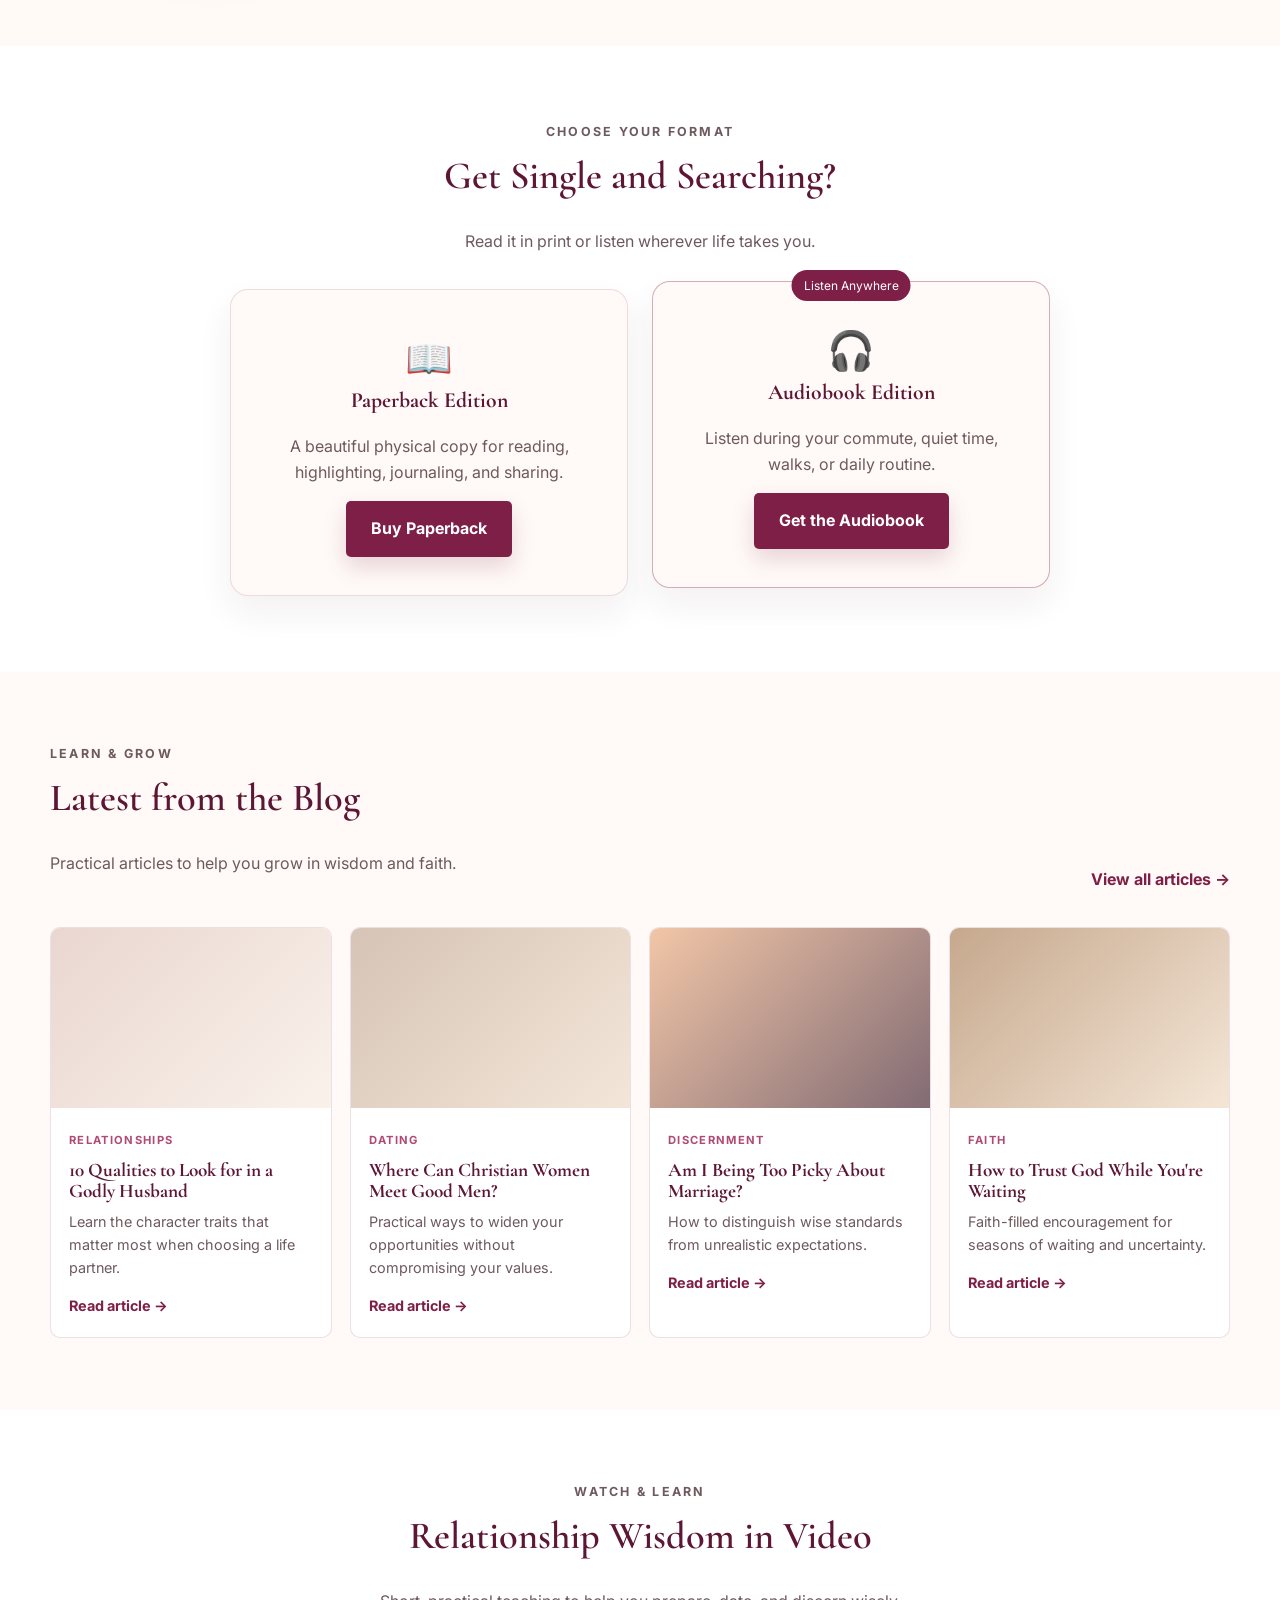
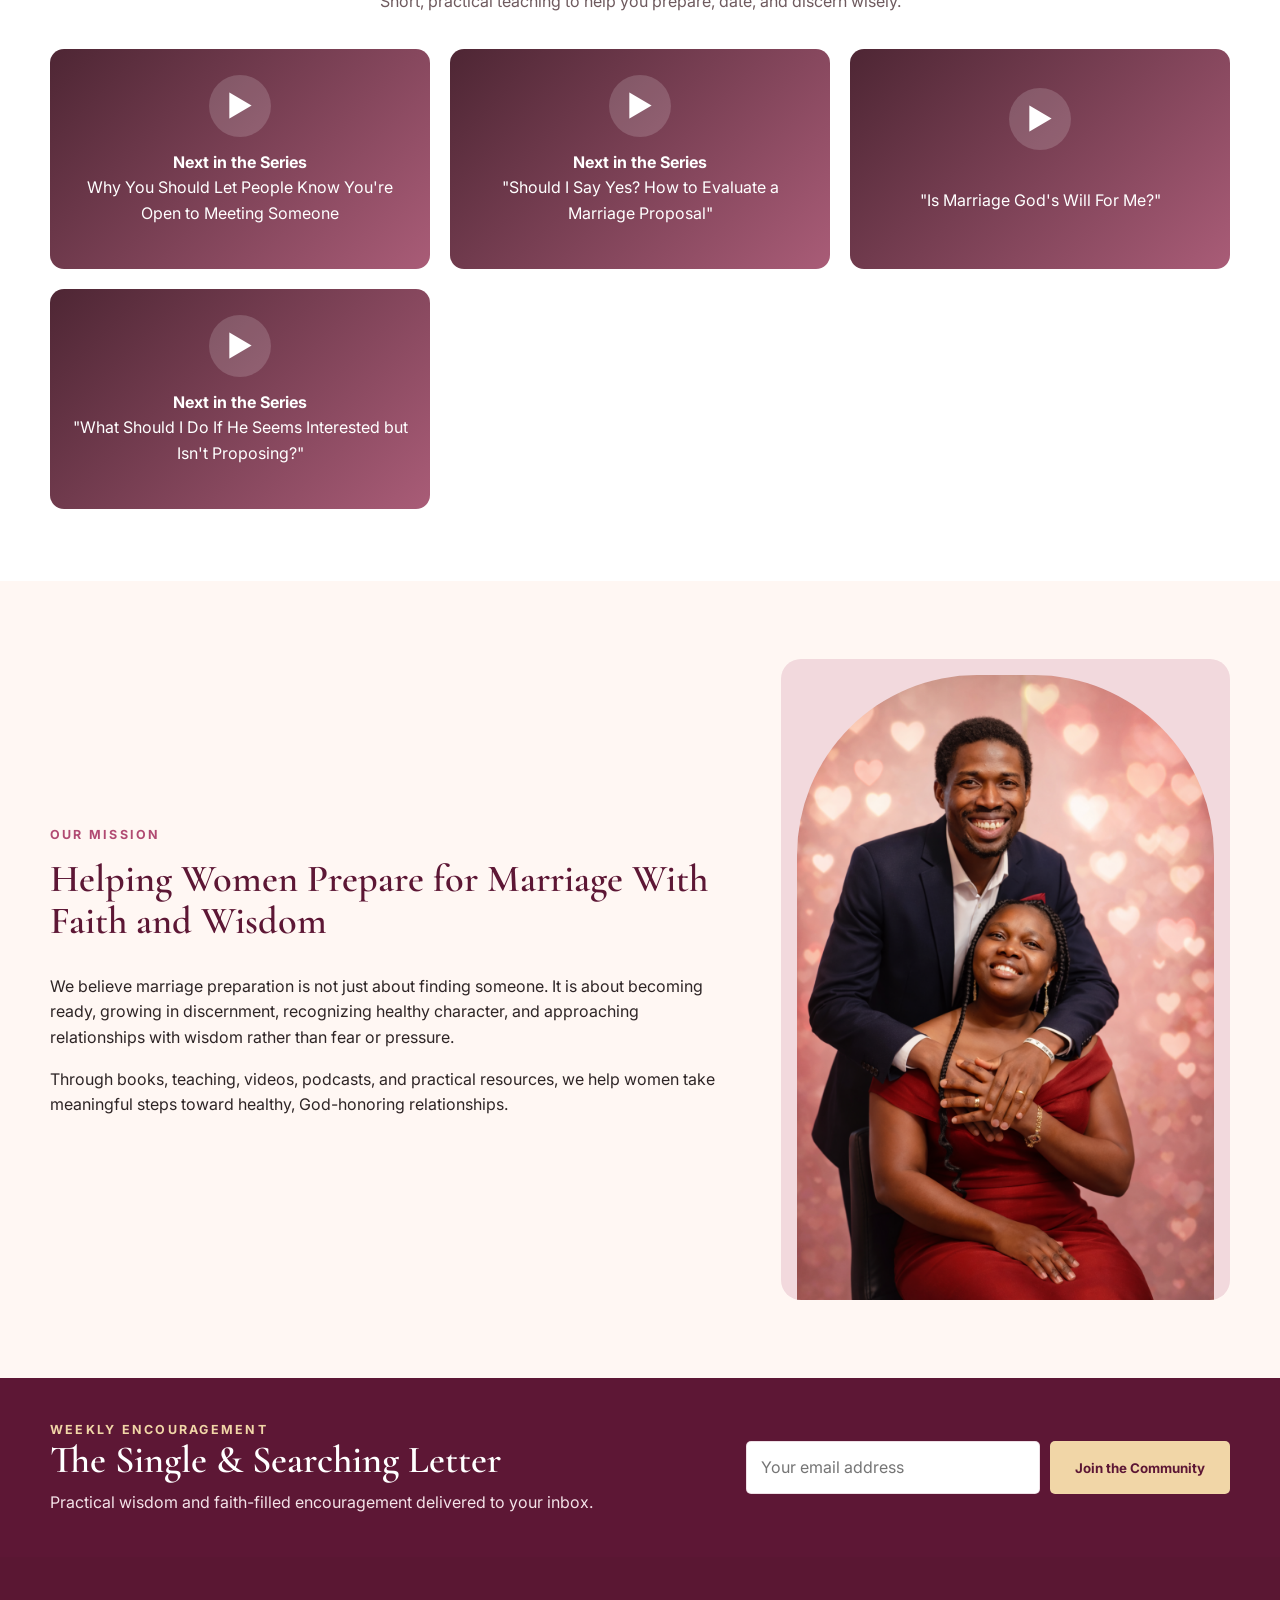
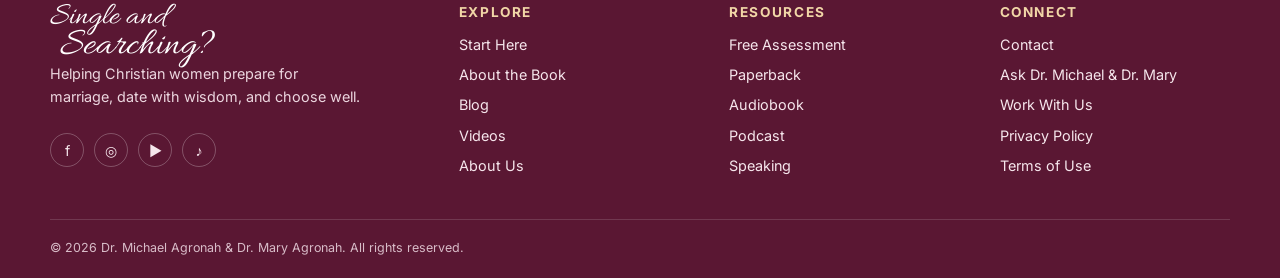
==== commit 5936b366: "updating site" ====
--- a/index.html
+++ b/index.html
@@ -69,7 +69,7 @@
             From Dr. Michael Agronah & Dr. Mary Agronah<br>
             <em>Authors of Single and Searching?</em>
           </p>
-
+          
     <!-- <div class="format-badges">
       <a href="https://www.amazon.ca/Single-Searching-Husband-Practical-Preparing/dp/B0GP1RPKG3"
         target="_blank"
@@ -82,14 +82,11 @@
         <span>🎧 Audiobook</span>
       </a>
     </div> -->
-
-
-          <!-- <div class="format-badges">
+          <div class="format-badges">
             <span>📖 Paperback</span>
             <span>🎧 Audiobook</span>
           </div>
-        </div> -->
-
+        </div>
 
         <div class="hero-authors-wrap">
           <div class="hero-authors-halo"></div>
@@ -143,38 +140,38 @@
         <div class="roadmap-grid">
           <article class="roadmap-item">
             <div class="icon-circle">🌱</div><span class="step-no">1</span>
-            <h2>Prepare Yourself</h2>
+            <h3>Prepare Yourself</h3>
             <p>Become the kind of lady capable of building a healthy marriage.</p>
           </article>
           <article class="roadmap-item">
             <div class="icon-circle">⌕</div><span class="step-no">2</span>
-            <h2>Know What You're Looking For</h2>
+            <h3>Know What You're Looking For</h3>
             <p>Separate biblical essentials from preferences and unrealistic expectations.</p>
           </article>
           <article class="roadmap-item">
             <div class="icon-circle">👥</div><span class="step-no">3</span>
-            <h2>Position Yourself to Meet People</h2>
+            <h3>Position Yourself to Meet People</h3>
             <p>Expand your opportunities without compromising your values.</p>
           </article>
           <article class="roadmap-item">
             <div class="icon-circle">◇</div><span class="step-no">4</span>
-            <h2>Recognize Character</h2>
+            <h3>Recognize Character</h3>
             <p>Learn what actually matters when evaluating a potential husband.</p>
           </article>
           <article class="roadmap-item">
             <div class="icon-circle">♡</div><span class="step-no">5</span>
-            <h2>Date With Wisdom</h2>
+            <h3>Date With Wisdom</h3>
             <p>Move from attraction to intentional discernment.</p>
           </article>
           <article class="roadmap-item">
             <div class="icon-circle">💍</div><span class="step-no">6</span>
-            <h2>Discern the Relationship</h2>
+            <h3>Discern the Relationship</h3>
             <p>Recognize compatibility, warning signs, readiness, and direction.</p>
           </article>
         </div>
 
         <div class="centered roadmap-cta">
-          <a class="btn btn-primary" href="#book">Start Your Journey</a>
+          <a class="btn btn-primary" href="#buy">Start Your Journey</a>
         </div>
       </div>
     </section>
@@ -357,12 +354,28 @@
           <p>Short, practical teaching to help you prepare, date, and discern wisely.</p>
         </div>
         <div class="video-grid">
-          <div class="video-placeholder"><span>▶</span><p>Your YouTube video can go here</p></div>
-          <div class="video-placeholder"><span>▶</span><p>Your YouTube video can go here</p></div>
-          <div class="video-placeholder"><span>▶</span><p>Your YouTube video can go here</p></div>
-        </div>
-      </div>
-    </section>
+       <div class="video-placeholder"><span>▶</span>
+        <p>    <strong>Next in the Series</strong><br>
+          Why You Should Let People Know You're Open to Meeting Someone 
+        </p>
+      </div>
+              <div class="video-placeholder"><span>▶</span><p>
+                <strong>Next in the Series</strong><br> 
+                "Should I Say Yes? How to Evaluate a Marriage Proposal" 
+              </p></div>
+          <div class="video-placeholder"><span>▶</span><p>
+            "Is Marriage God's Will For Me?" </p>
+          </div>
+          <div class="video-placeholder"><span>▶</span>
+            <p> <strong>Next in the Series</strong><br>
+              "What Should I Do If He Seems Interested but Isn't Proposing?"
+            </p>
+          </div>
+        </div>
+      </div>
+    </section>
+
+ 
 
     <section class="about-details" id="about-details">
       <div class="container about-details-grid">
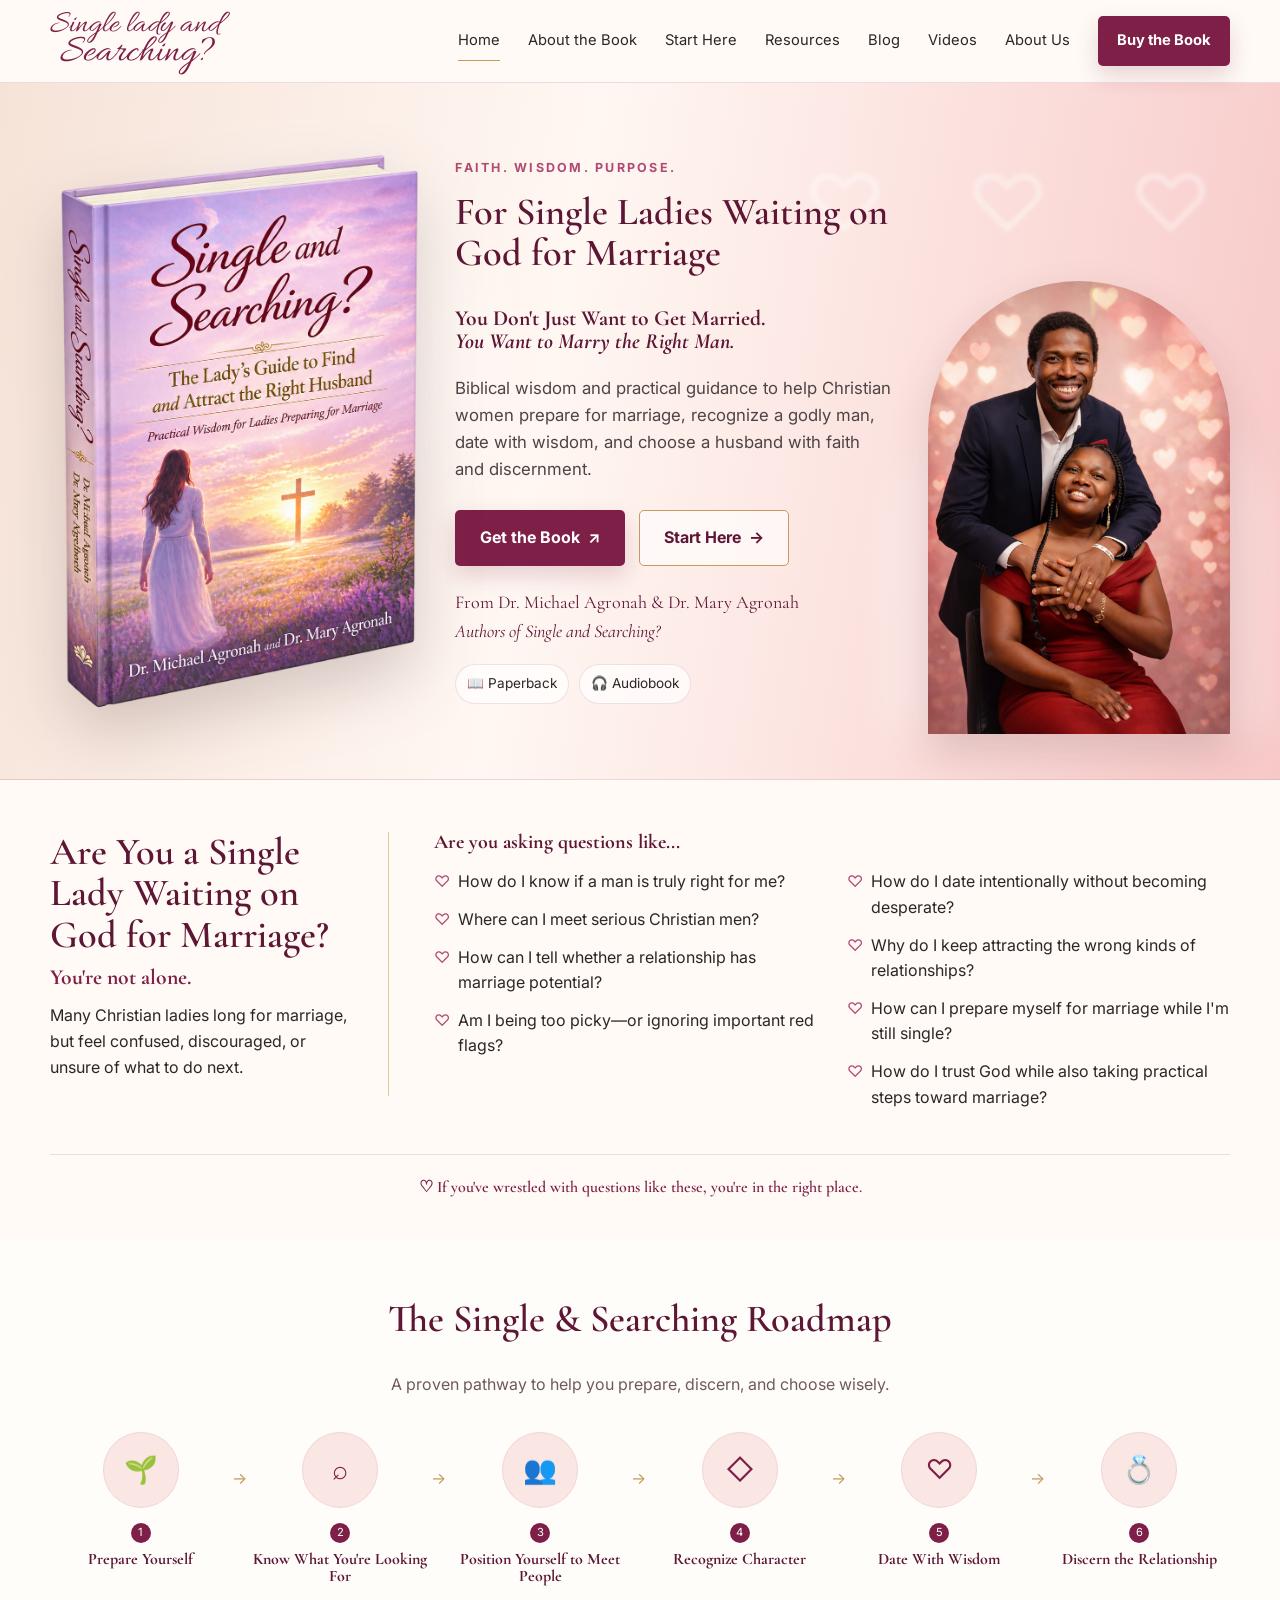
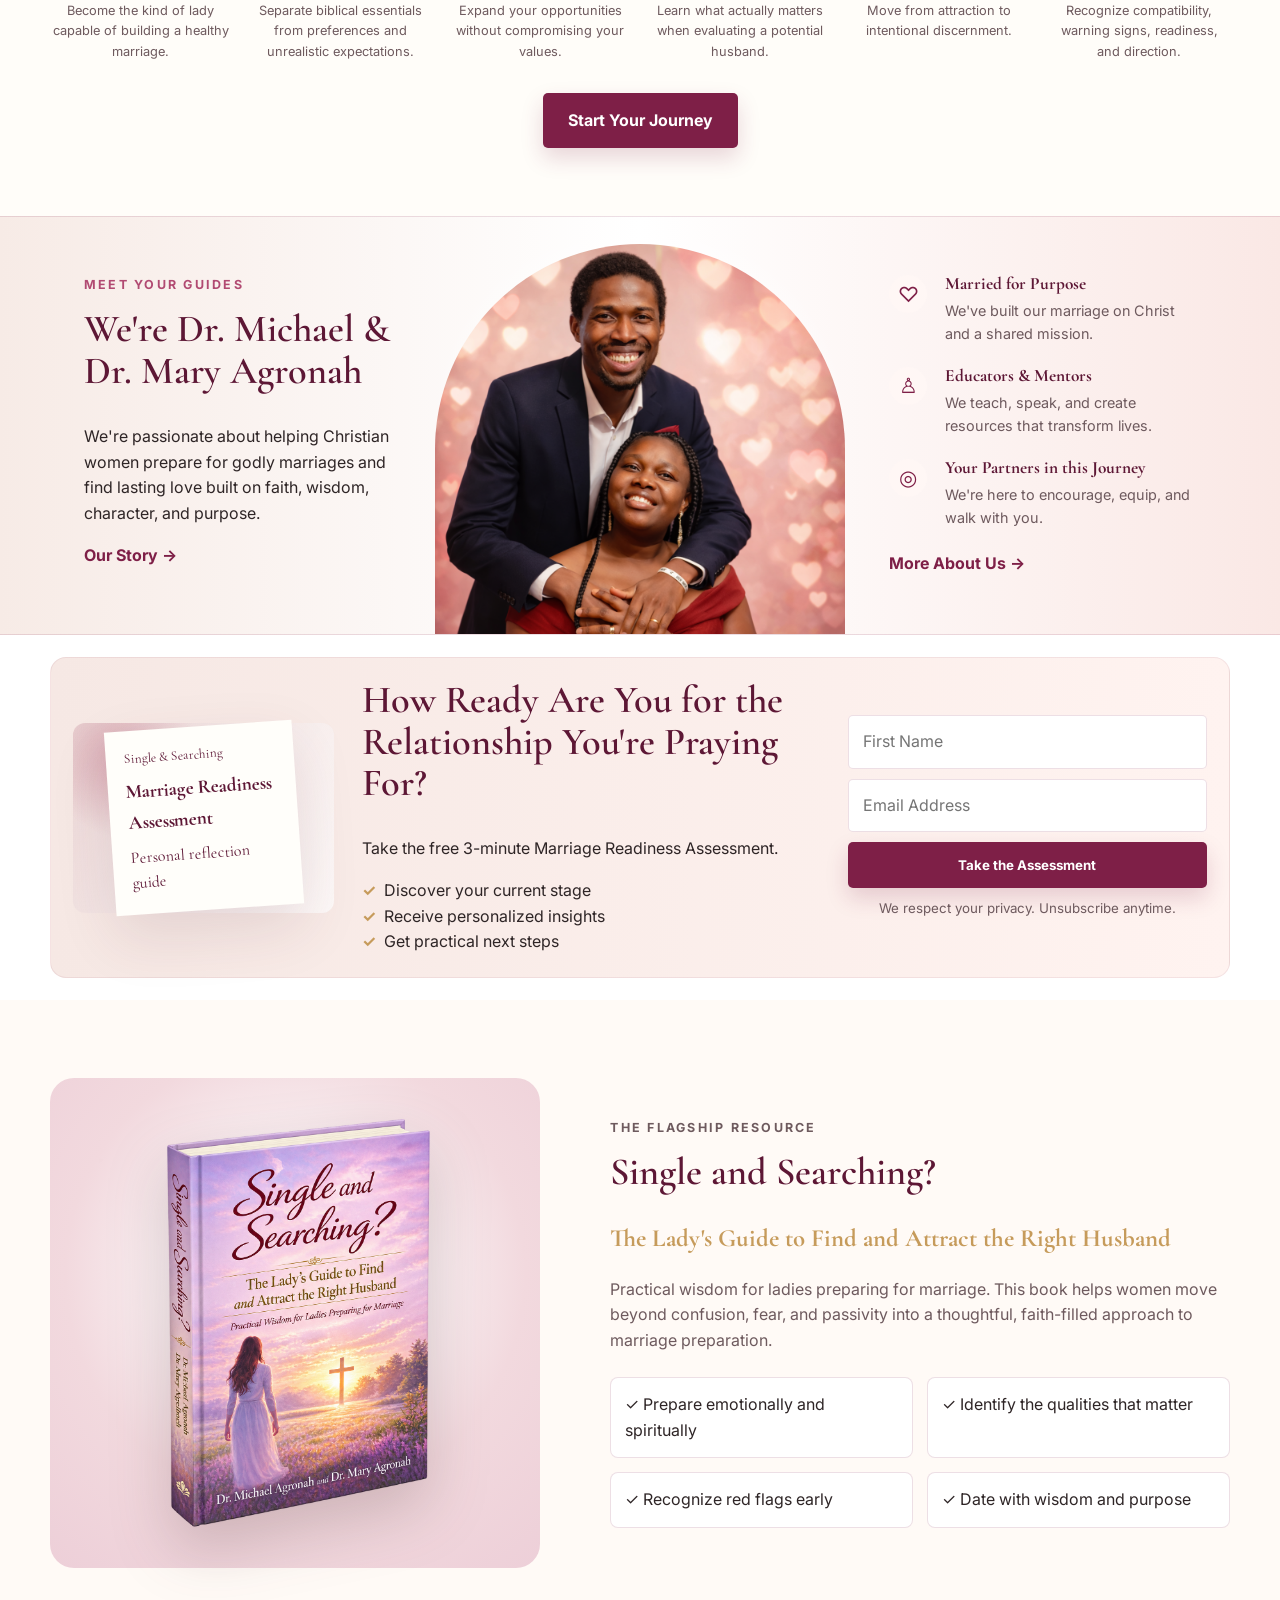
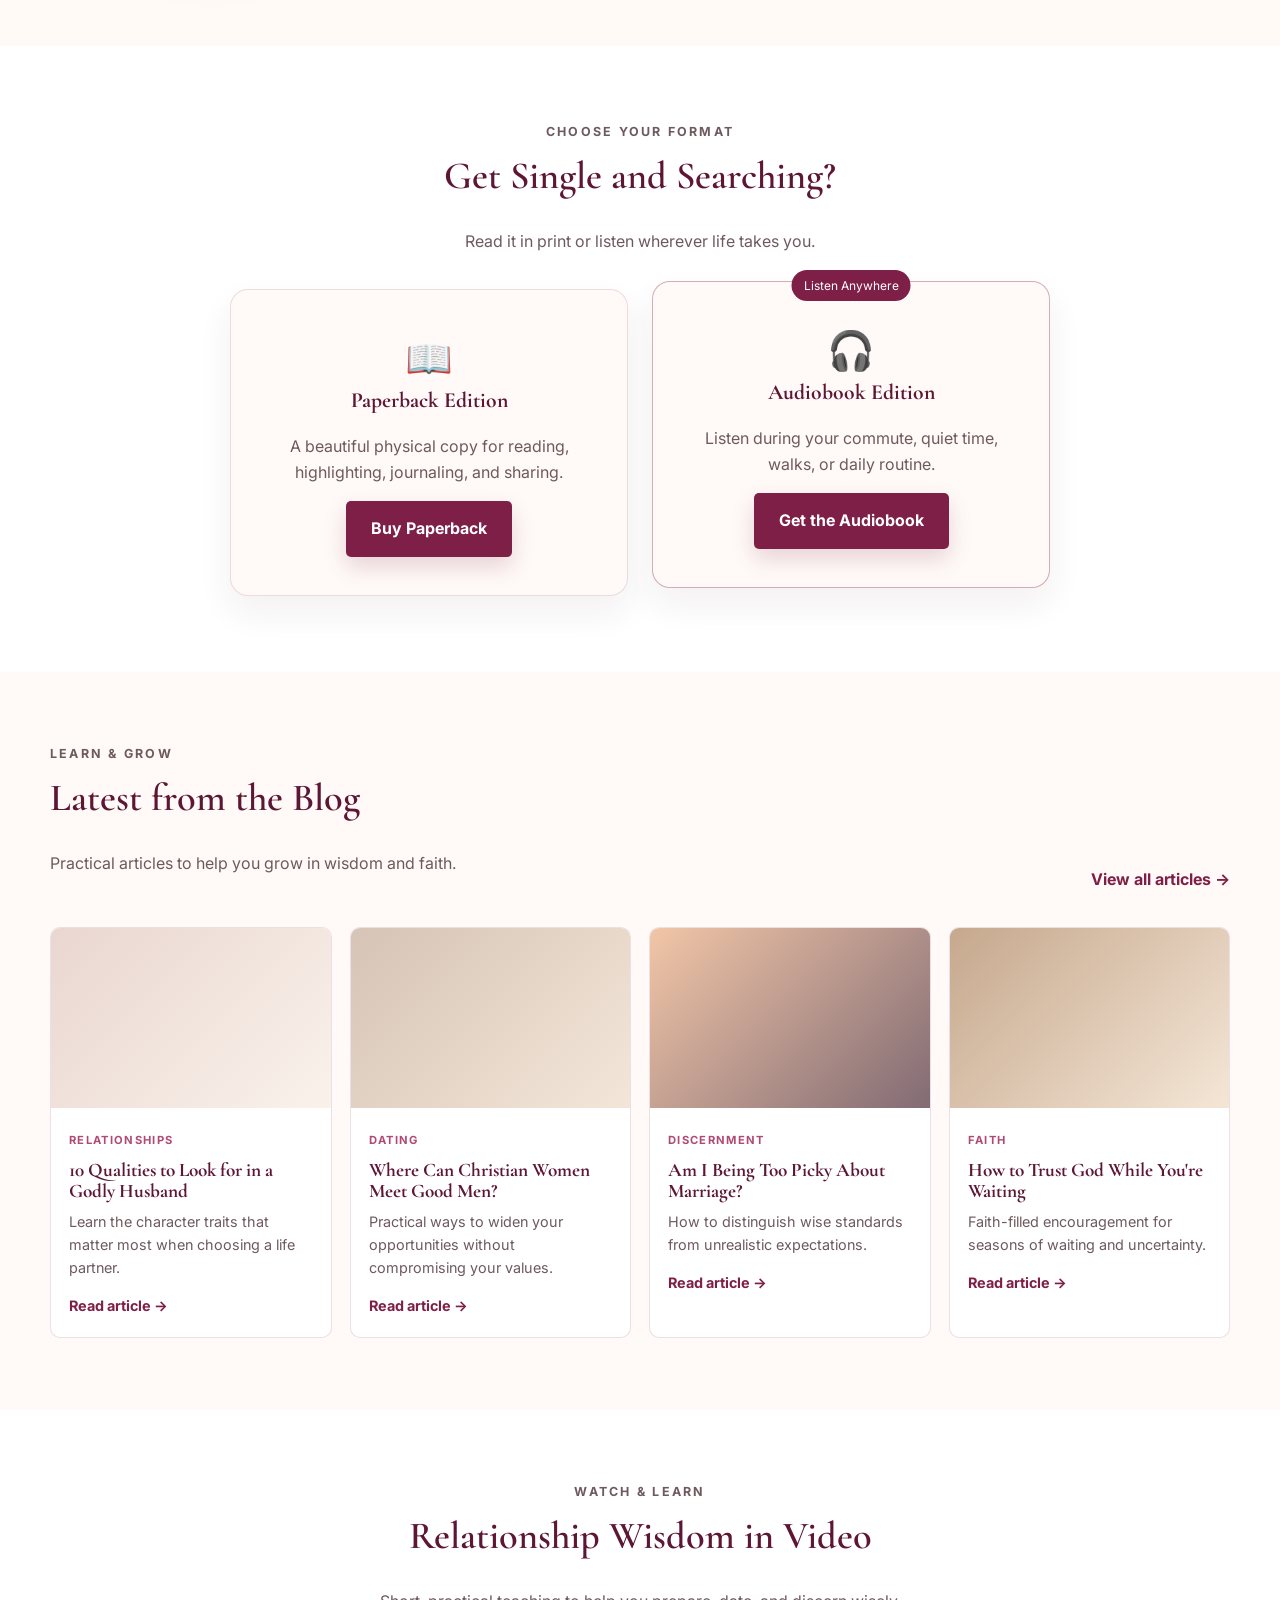
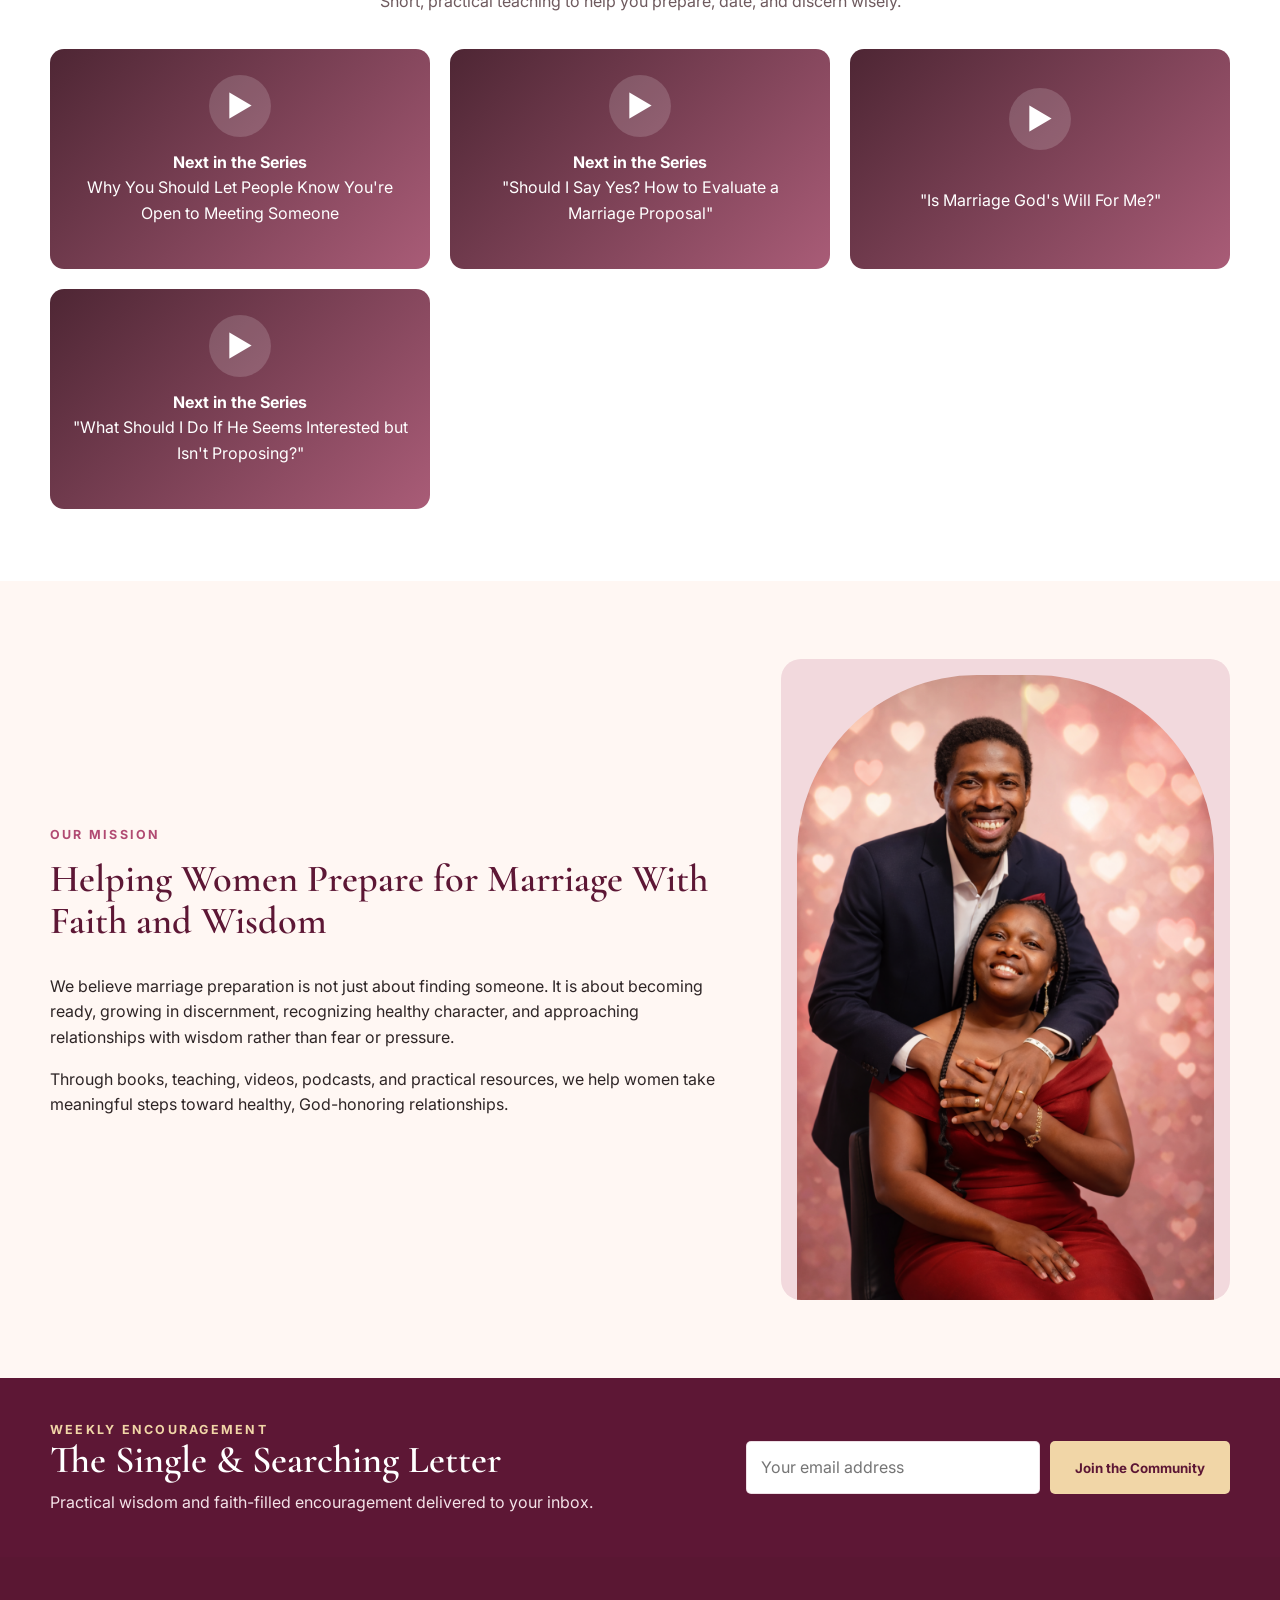
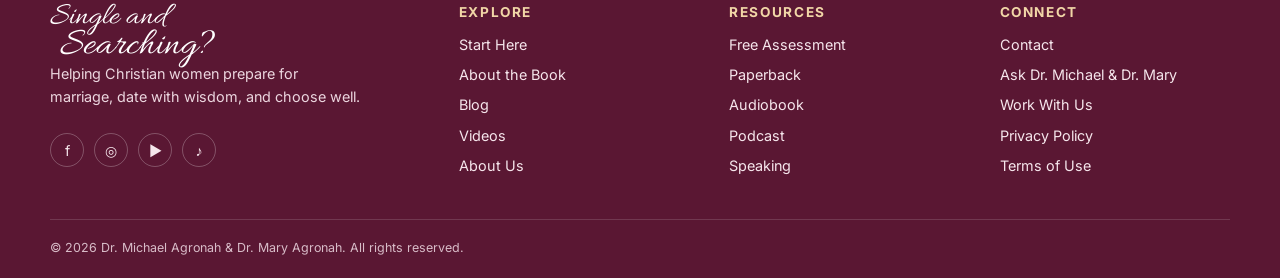
==== commit ea478eb7: "updating site 2" ====
--- a/index.html
+++ b/index.html
@@ -17,7 +17,7 @@
   <header class="site-header">
     <div class="container nav-wrap">
       <a class="brand" href="#home" aria-label="Single and Searching home">
-        <span class="brand-script">Single and</span>
+        <span class="brand-script">Single lady and</span>
         <span class="brand-script second">Searching?</span>
       </a>
 
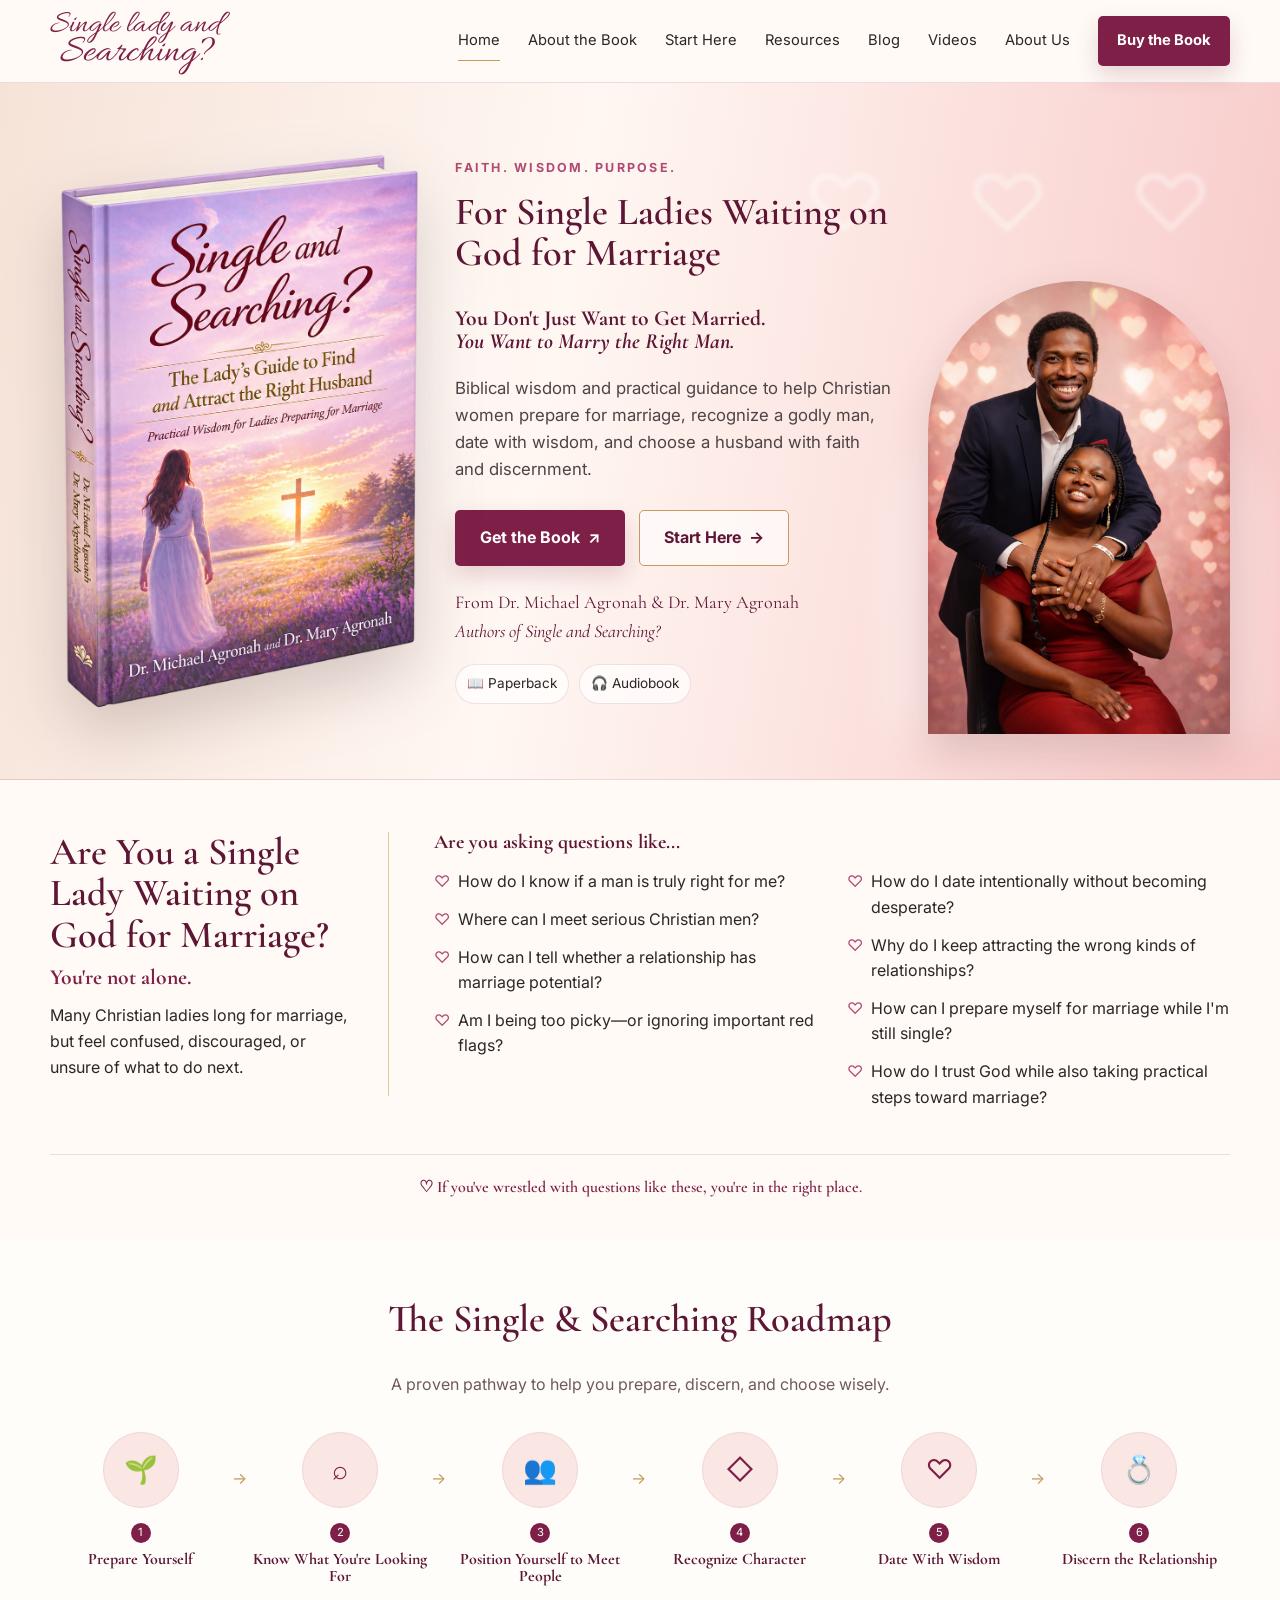
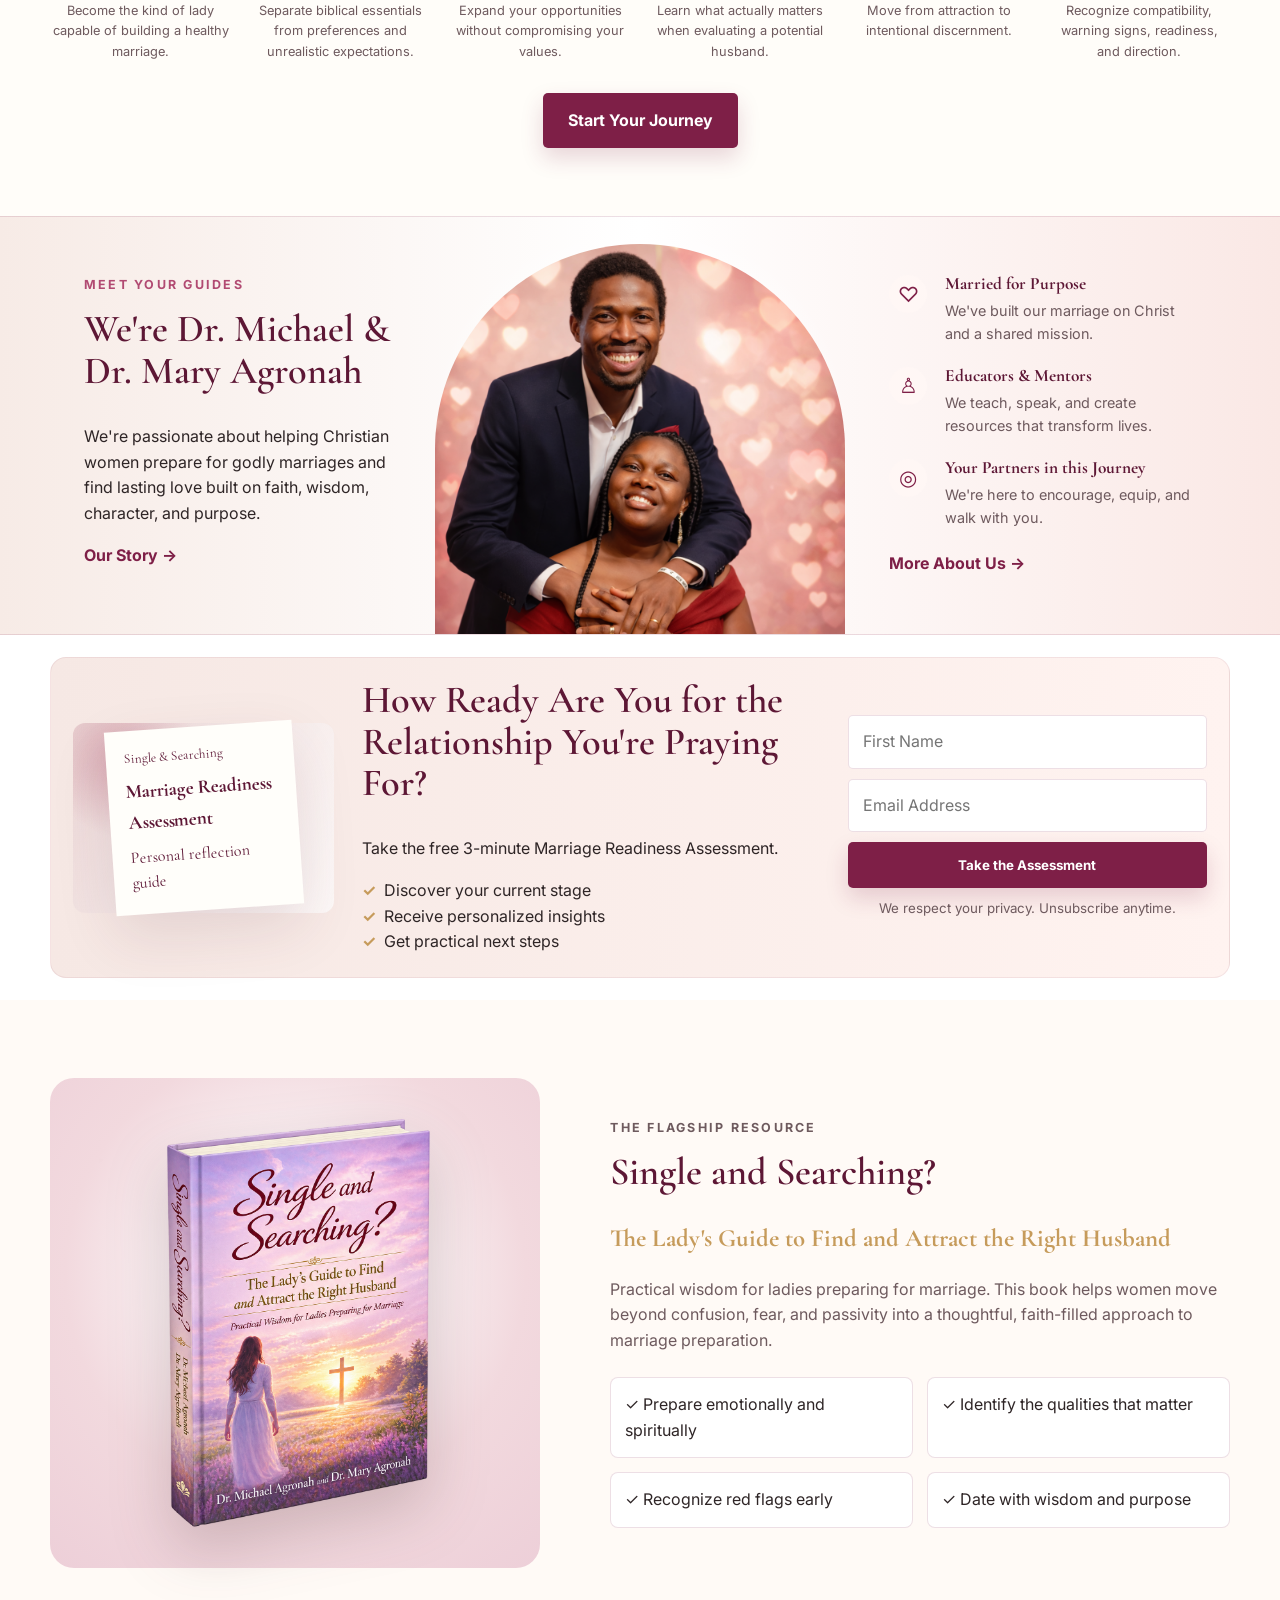
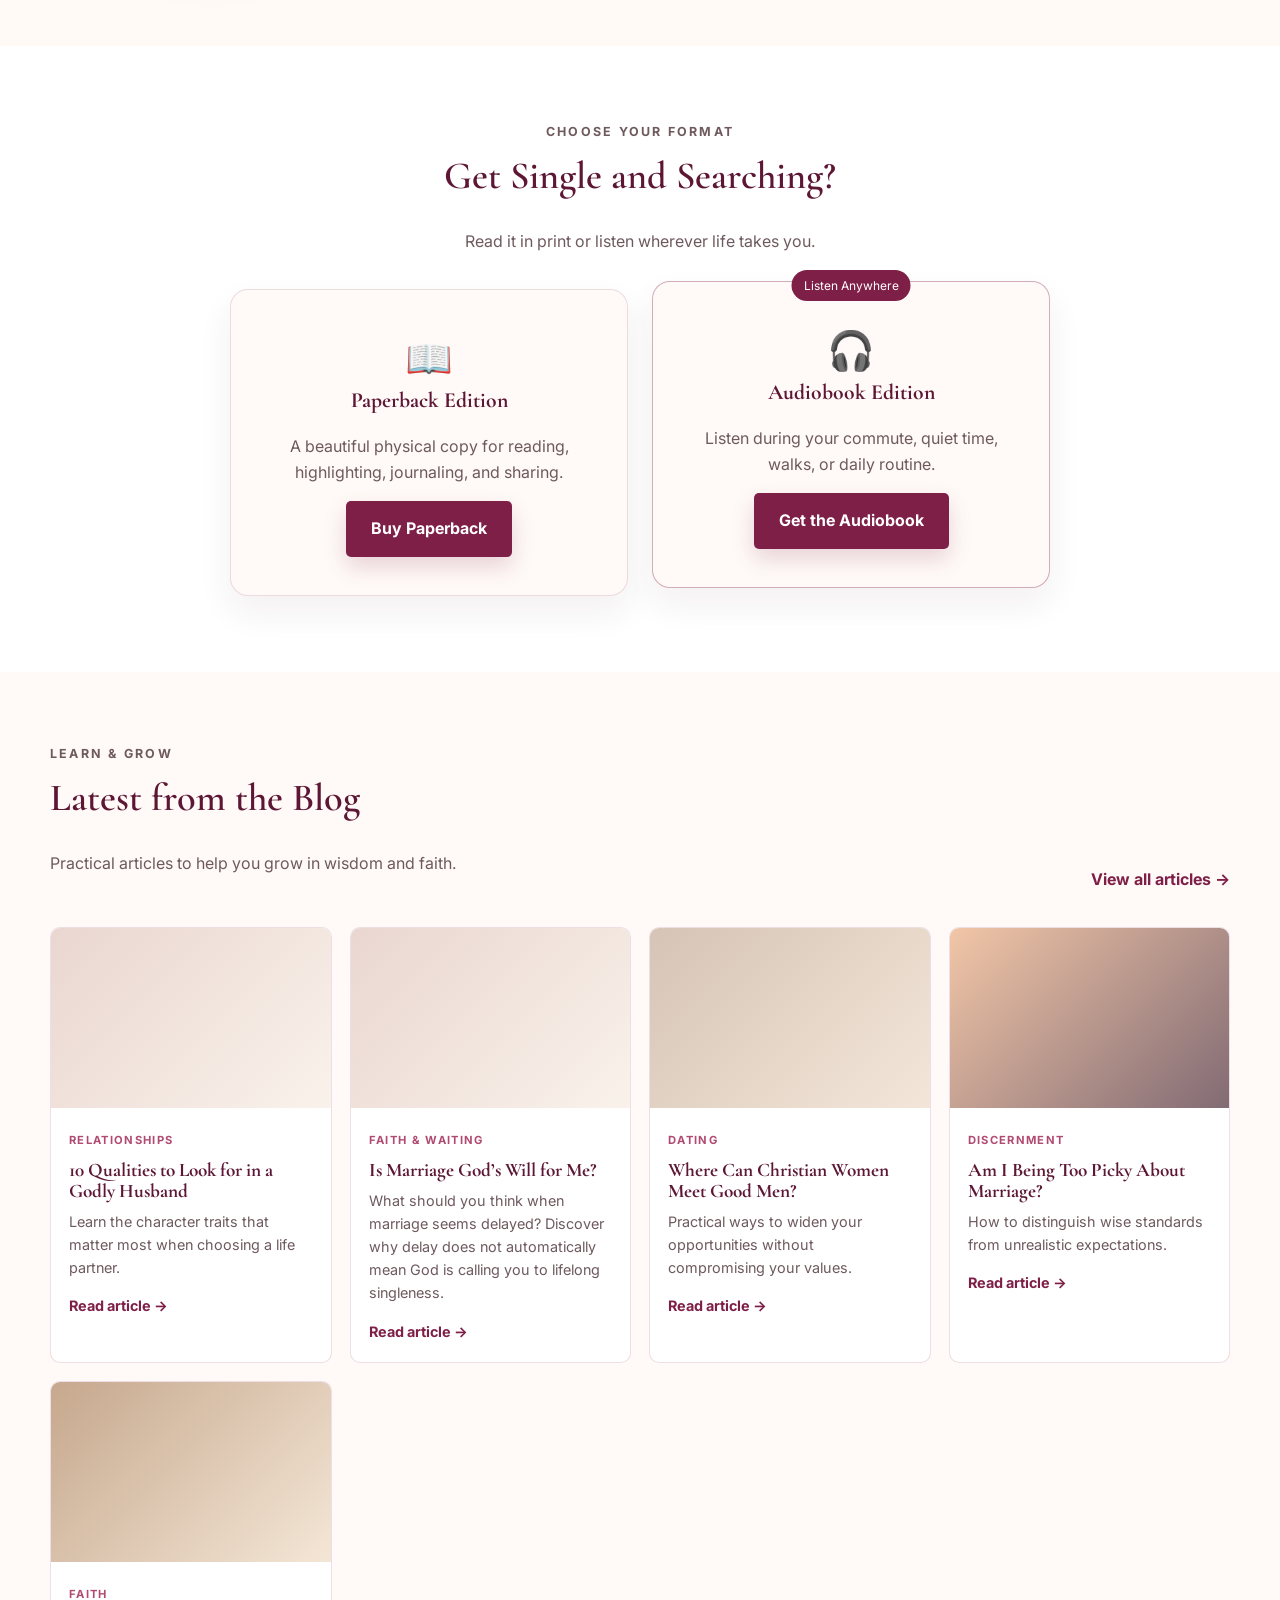
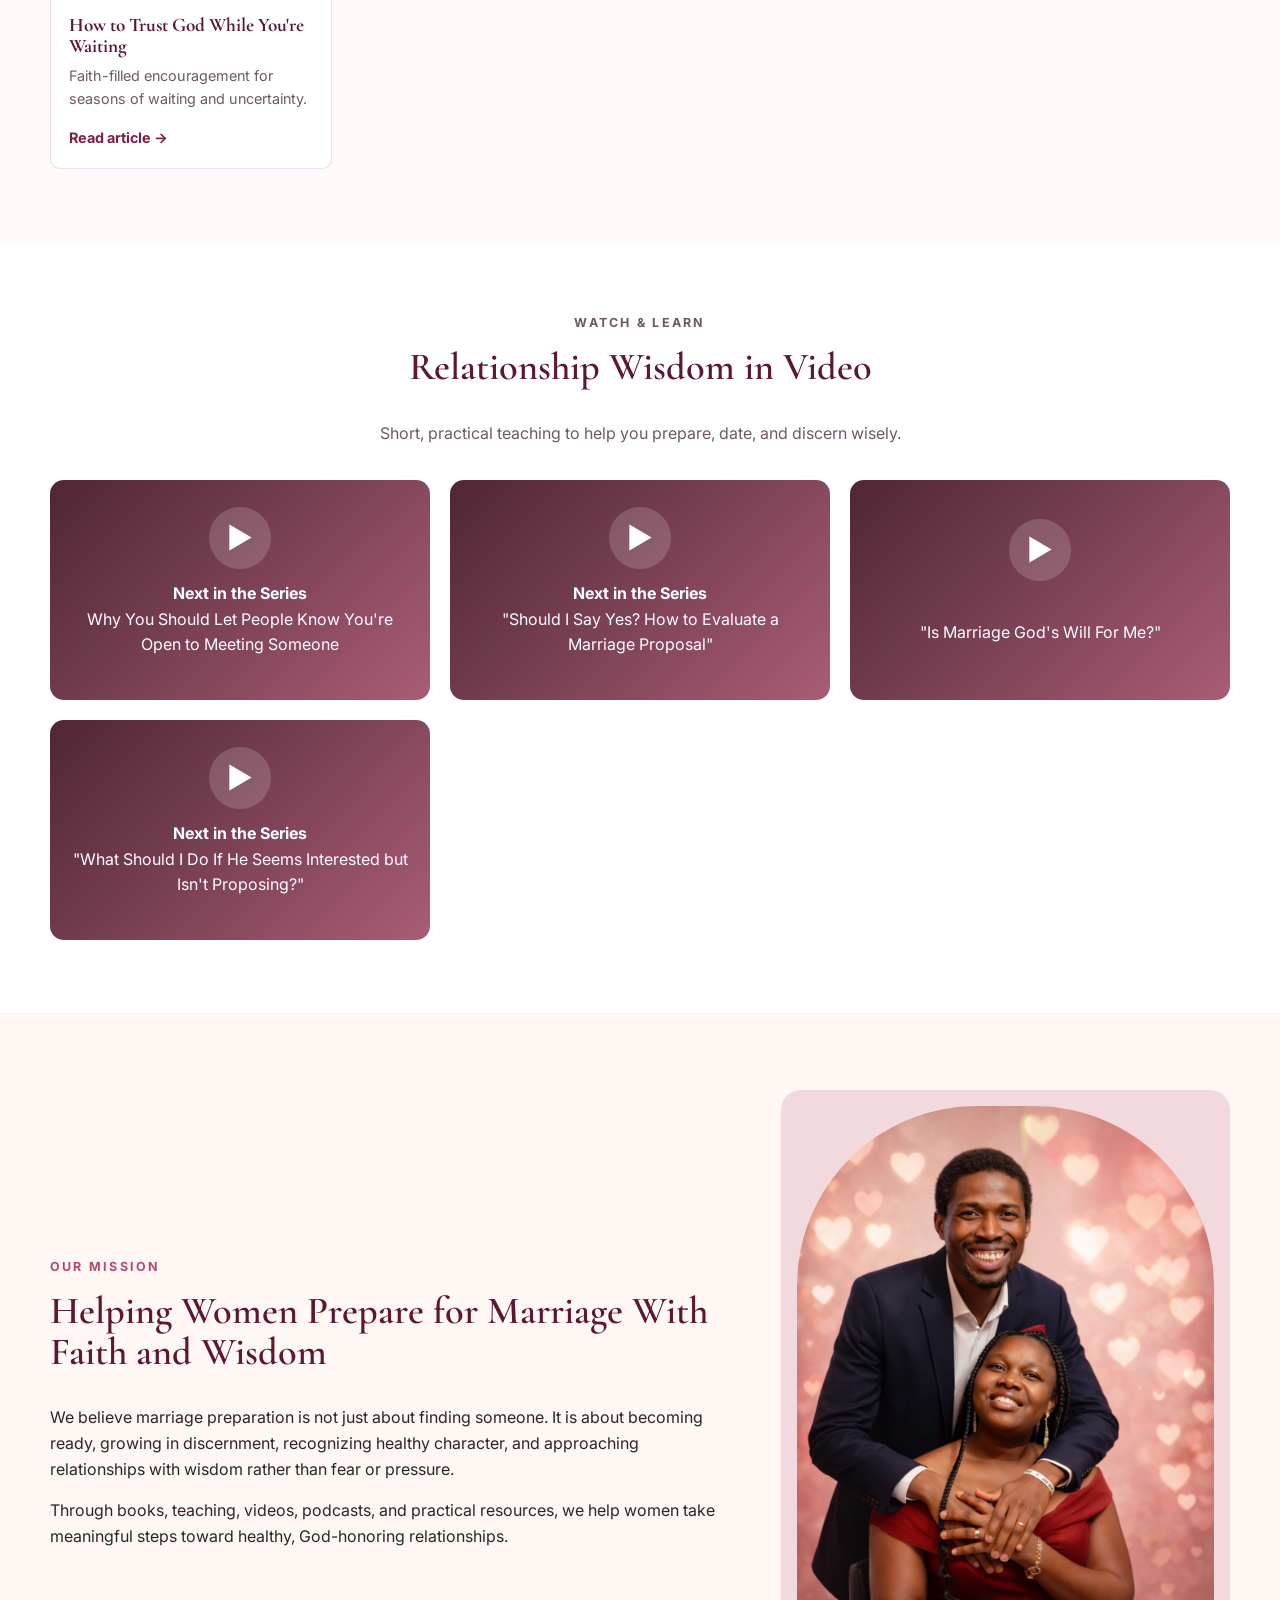
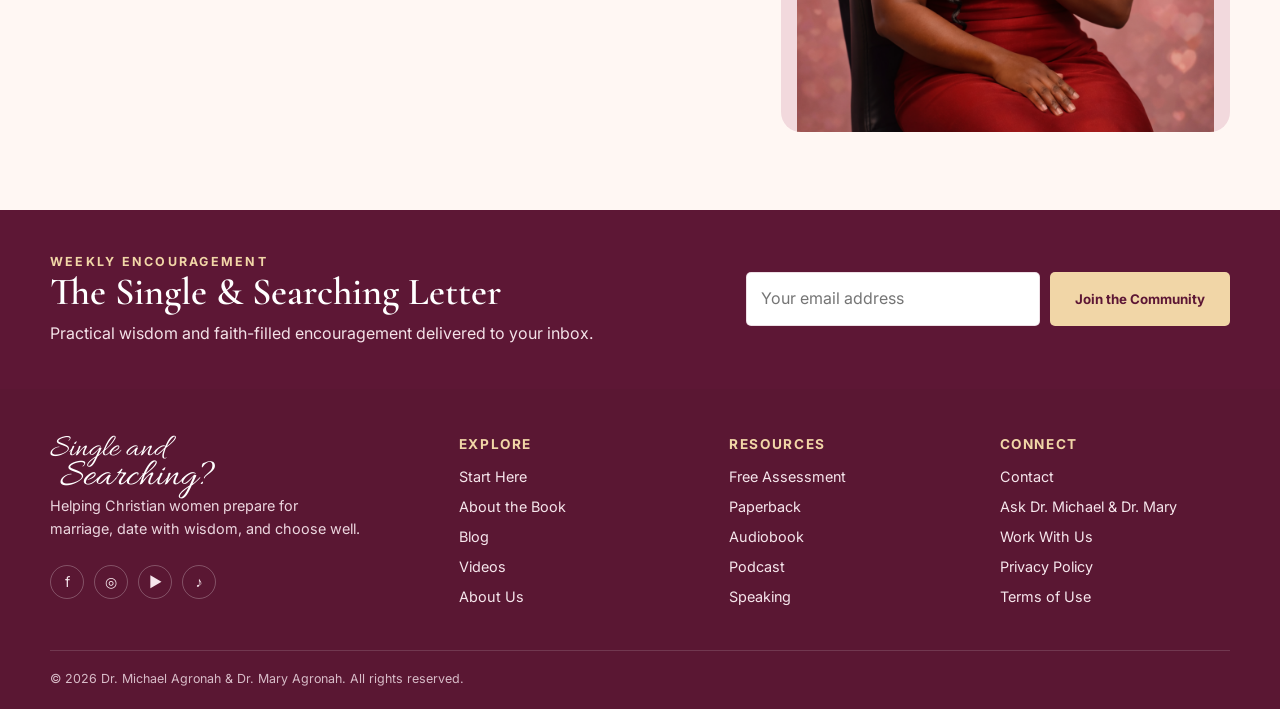
==== commit ee67c466: "updating site 3" ====
--- a/index.html
+++ b/index.html
@@ -30,7 +30,7 @@
         <a href="#book">About the Book</a>
         <a href="#roadmap">Start Here</a>
         <a href="#resources">Resources</a>
-        <a href="#blog">Blog</a>
+        <a href="blog">Blog</a>
         <a href="#videos">Videos</a>
         <a href="#about">About Us</a>
         <a class="btn btn-primary nav-cta" href="#buy">Buy the Book</a>
@@ -299,7 +299,7 @@
             <h2>Latest from the Blog</h2>
             <p>Practical articles to help you grow in wisdom and faith.</p>
           </div>
-          <a class="text-link" href="#">View all articles →</a>
+          <a class="text-link" href="blog">View all articles →</a>
         </div>
 
         <div class="blog-grid">
@@ -309,17 +309,27 @@
               <span class="blog-meta">Relationships</span>
               <h3>10 Qualities to Look for in a Godly Husband</h3>
               <p>Learn the character traits that matter most when choosing a life partner.</p>
-              <a href="#">Read article →</a>
-            </div>
-          </article>
-
+              <a href="blog/qualities-godly-husband.html">Read article →</a>
+            </div>
+          </article>
+
+        <article class="blog-card">
+          <div class="blog-thumb thumb-1"></div>
+          <div class="blog-card-body">
+            <span class="blog-meta">Faith & Waiting</span>
+            <h3>Is Marriage God’s Will for Me? </h3>
+            <p>What should you think when marriage seems delayed? Discover why delay does not automatically mean God is calling you to lifelong singleness.</p>
+    <a href="blog/is-marriage-Gods-will-for-me.html">Read article →</a></div>
+     </article>
+
+          
           <article class="blog-card">
             <div class="blog-thumb thumb-2"></div>
             <div class="blog-card-body">
               <span class="blog-meta">Dating</span>
               <h3>Where Can Christian Women Meet Good Men?</h3>
               <p>Practical ways to widen your opportunities without compromising your values.</p>
-              <a href="#">Read article →</a>
+              <a href="where-christian-women-meet-men.html">Read article →</a>
             </div>
           </article>
 
@@ -329,7 +339,7 @@
               <span class="blog-meta">Discernment</span>
               <h3>Am I Being Too Picky About Marriage?</h3>
               <p>How to distinguish wise standards from unrealistic expectations.</p>
-              <a href="#">Read article →</a>
+              <a href="too-picky-about-marriage.html">Read article →</a>
             </div>
           </article>
 
@@ -339,7 +349,7 @@
               <span class="blog-meta">Faith</span>
               <h3>How to Trust God While You're Waiting</h3>
               <p>Faith-filled encouragement for seasons of waiting and uncertainty.</p>
-              <a href="#">Read article →</a>
+              <a href="trusting-god-while-waiting.html">Read article →</a>
             </div>
           </article>
         </div>
--- a/styles.css
+++ b/styles.css
@@ -894,6 +894,78 @@
   opacity: 1;
 }
 
+.blog-page-hero {
+  padding: 90px 0 60px;
+  background:
+    linear-gradient(
+      135deg,
+      #f8e9e9,
+      #fffaf5
+    );
+}
+
+.blog-page-hero h1 {
+  margin-bottom: 18px;
+}
+
+.blog-hero-description {
+  max-width: 720px;
+  margin: 0 auto;
+  font-size: 1.05rem;
+  color: var(--muted);
+}
+
+
+.blog-categories {
+  padding: 22px 0;
+  background: #fff;
+  border-bottom: 1px solid var(--border);
+}
+
+.category-links {
+  display: flex;
+  justify-content: center;
+  flex-wrap: wrap;
+  gap: 12px;
+}
+
+.category-links a {
+  padding: 8px 15px;
+  border: 1px solid var(--border);
+  border-radius: 50px;
+  color: var(--wine);
+  font-size: 0.85rem;
+  font-weight: 600;
+  transition: 0.2s ease;
+}
+
+.category-links a:hover {
+  background: var(--wine);
+  color: white;
+}
+
+
+.blog-page-section {
+  padding: 70px 0 90px;
+  background: #fffaf7;
+}
+
+
+.blog-book-cta {
+  padding: 75px 0;
+  background: #fff;
+}
+
+.blog-book-cta p {
+  max-width: 700px;
+  margin-left: auto;
+  margin-right: auto;
+}
+
+.blog-book-cta .hero-actions {
+  justify-content: center;
+}
+
 @media (max-width: 1050px) {
   .main-nav { gap: 16px; font-size: .84rem; }
   .hero-grid { grid-template-columns: .9fr 1.2fr; }
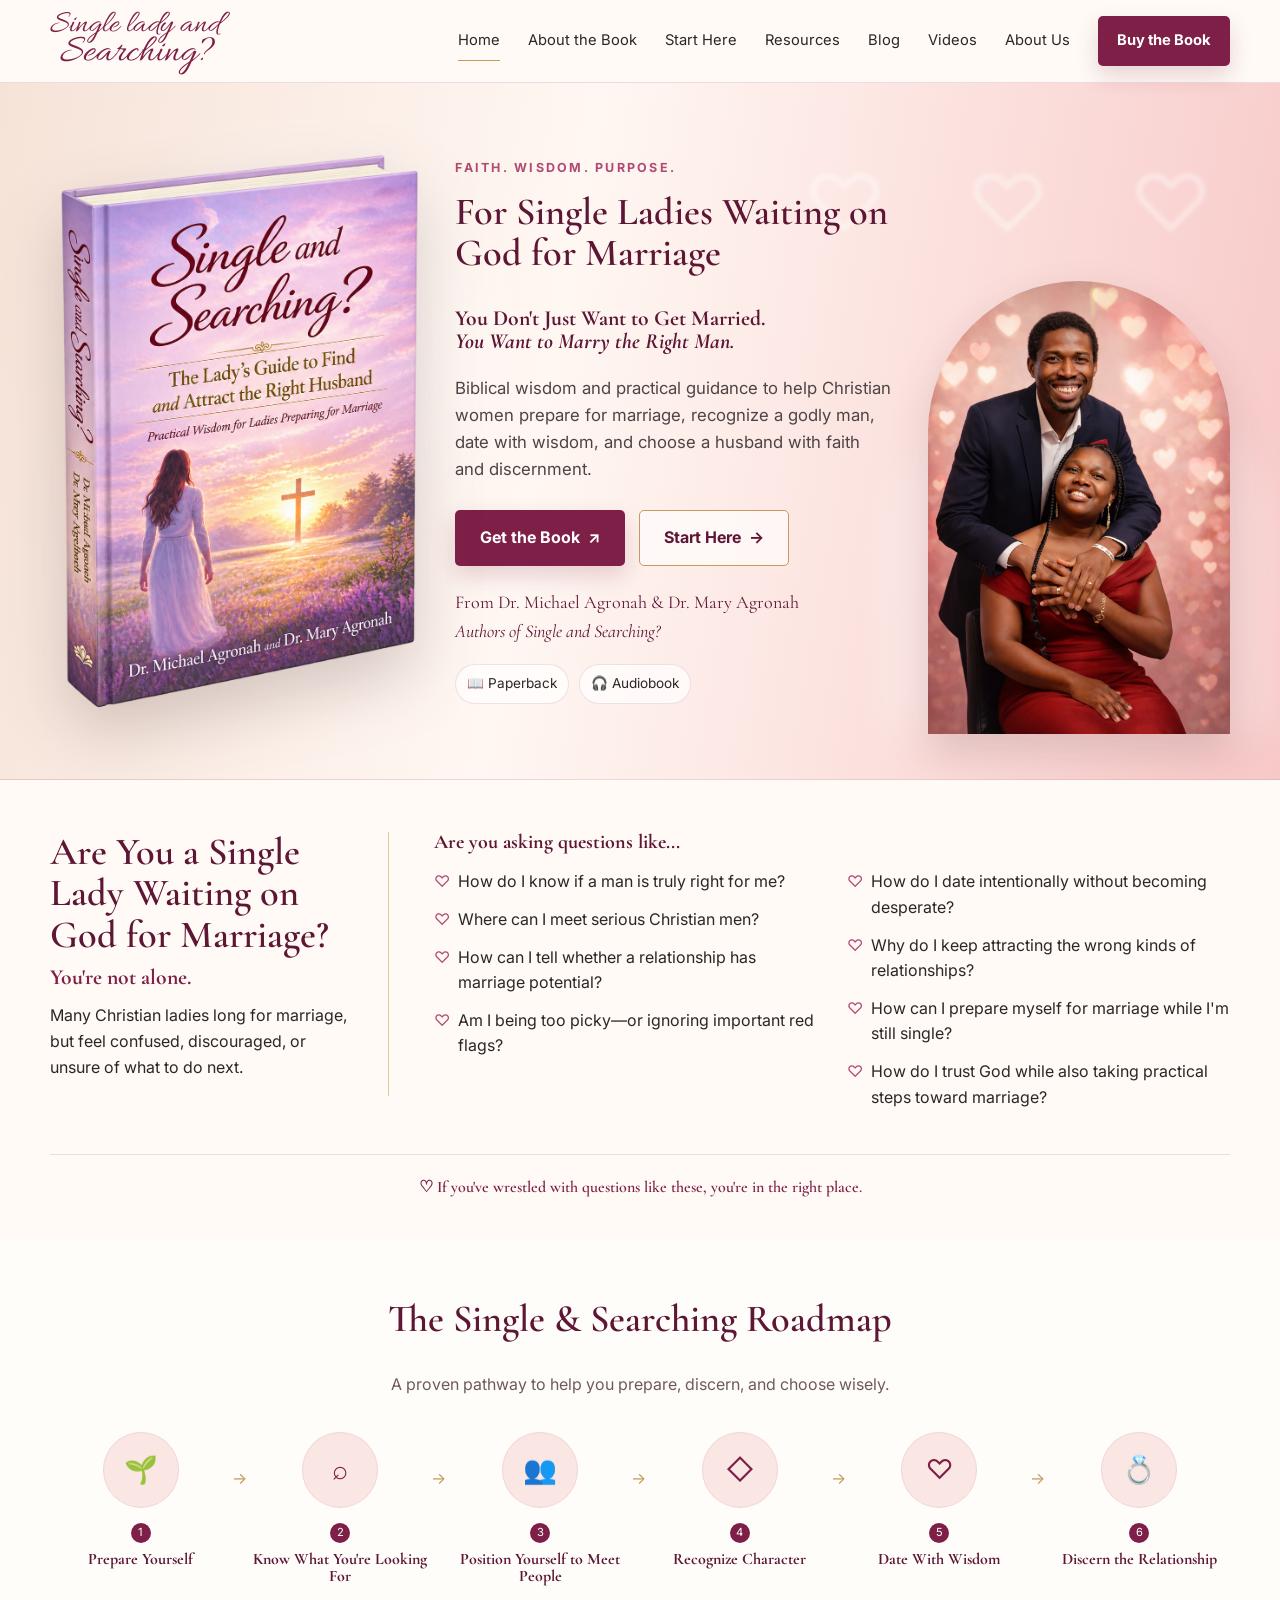
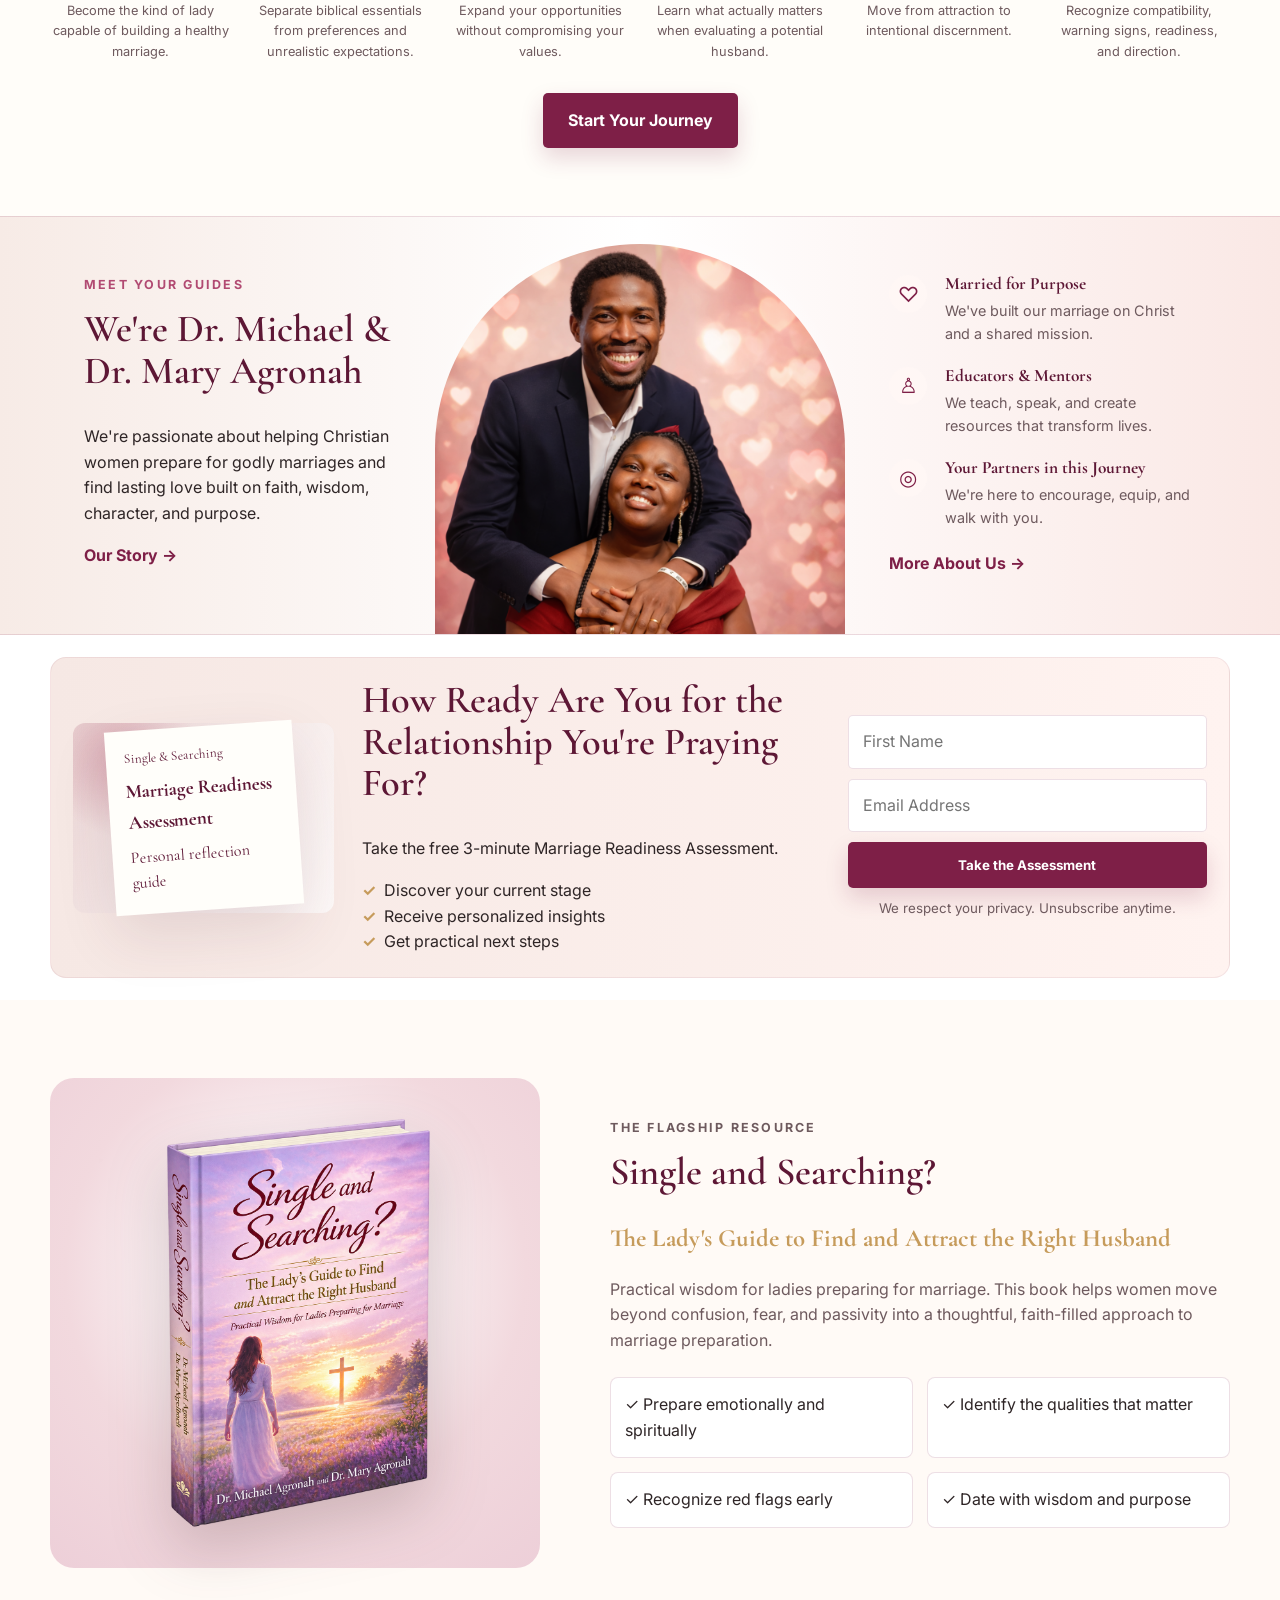
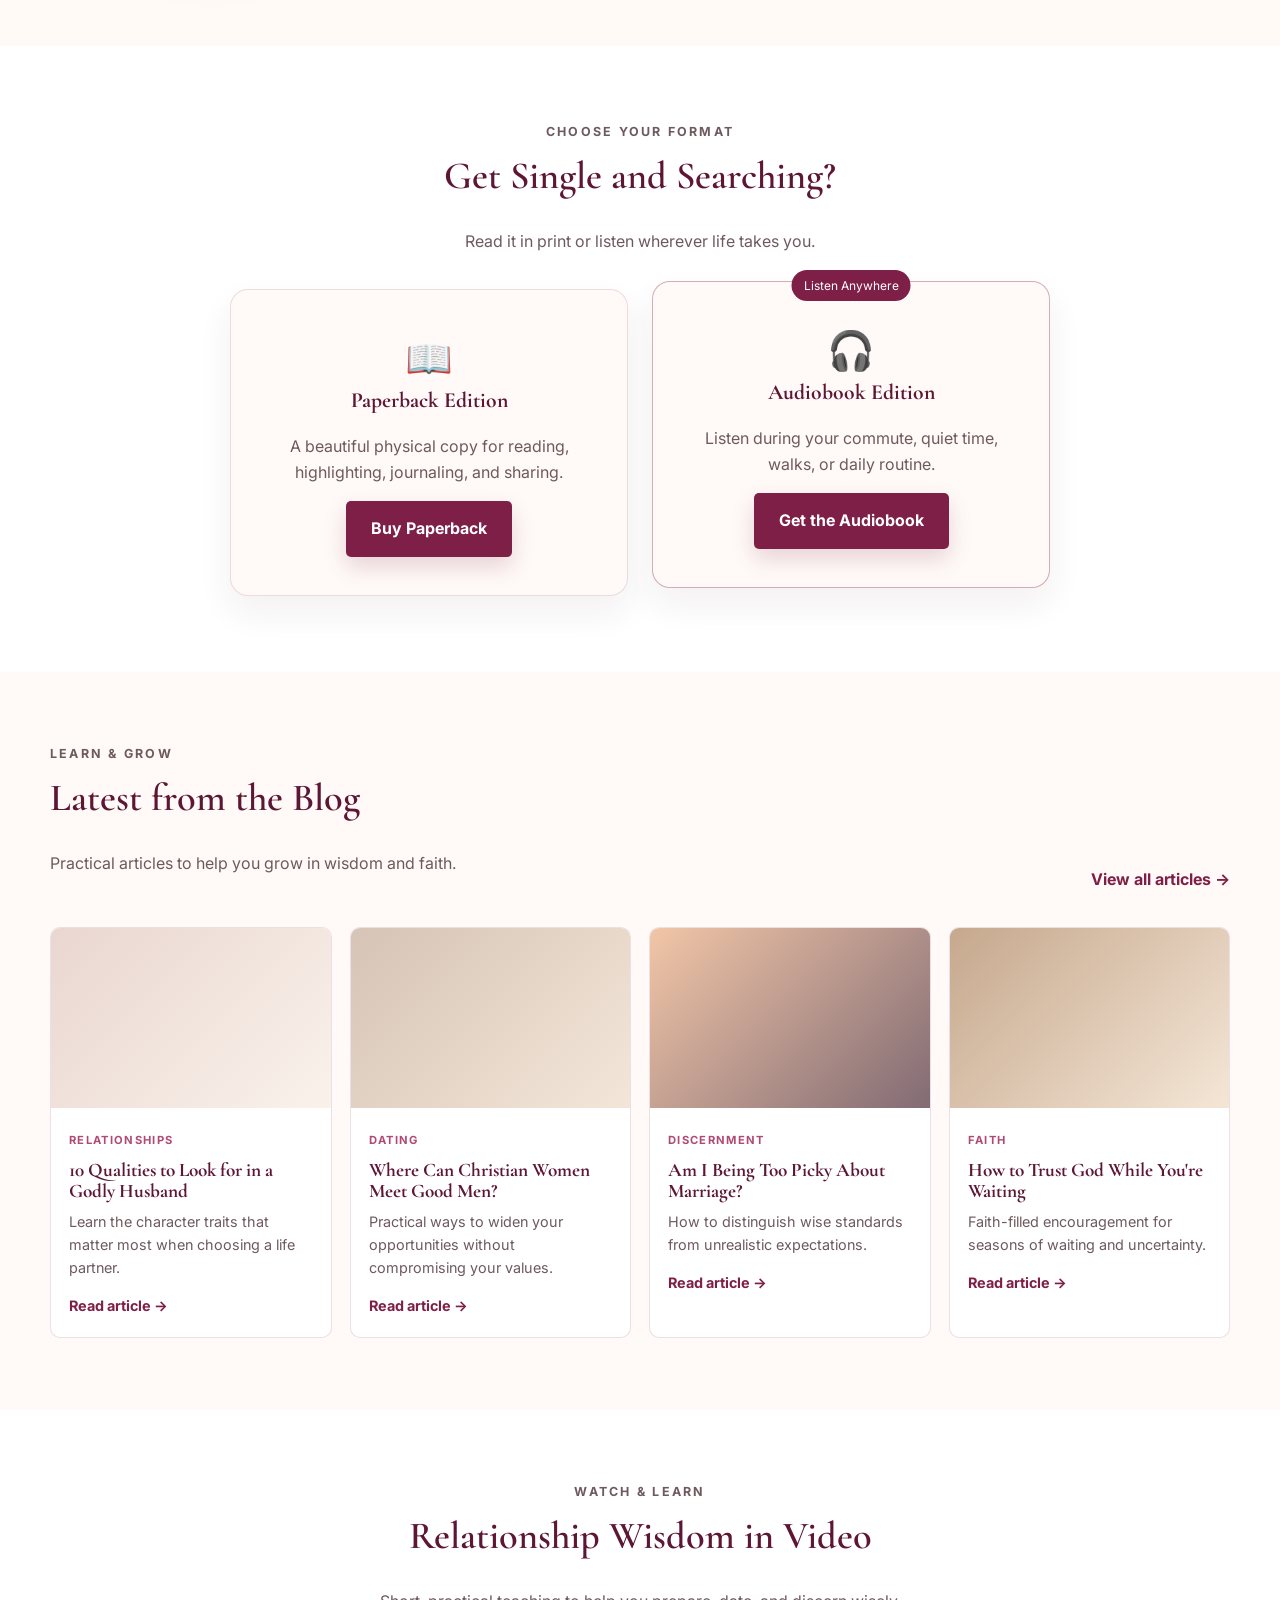
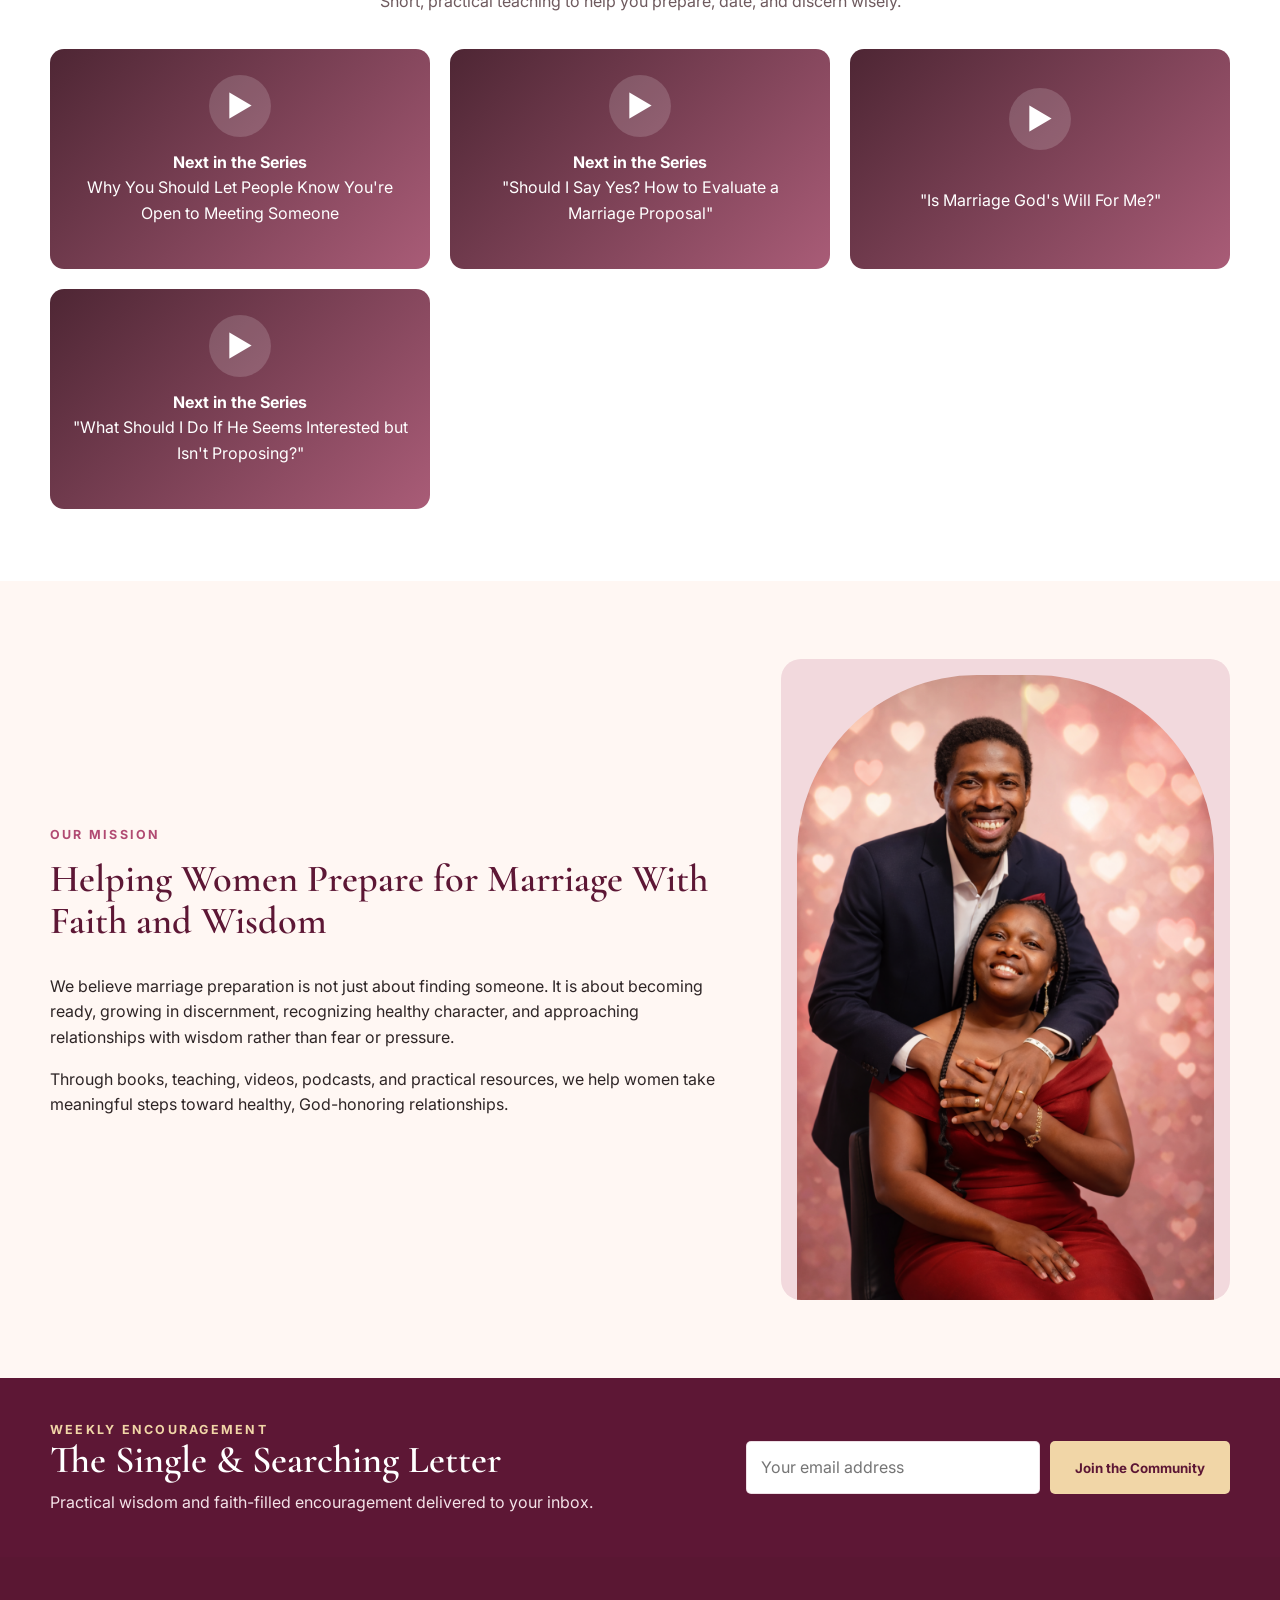
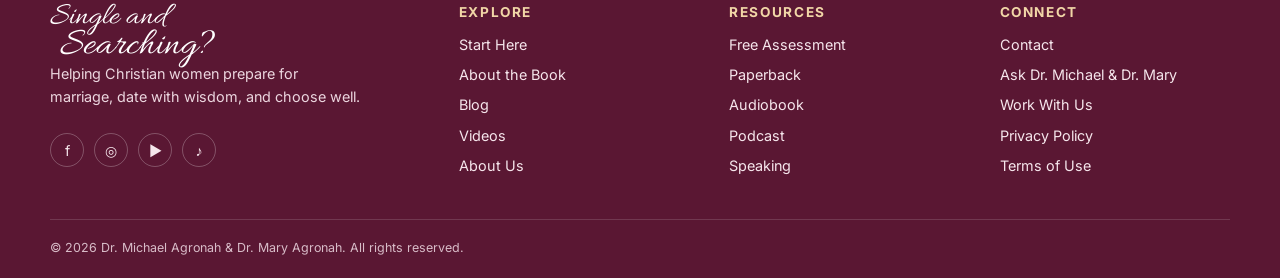
==== commit d766b779: "updating site 5" ====
--- a/index.html
+++ b/index.html
@@ -312,16 +312,6 @@
               <a href="blog/qualities-godly-husband.html">Read article →</a>
             </div>
           </article>
-
-        <article class="blog-card">
-          <div class="blog-thumb thumb-1"></div>
-          <div class="blog-card-body">
-            <span class="blog-meta">Faith & Waiting</span>
-            <h3>Is Marriage God’s Will for Me? </h3>
-            <p>What should you think when marriage seems delayed? Discover why delay does not automatically mean God is calling you to lifelong singleness.</p>
-    <a href="blog/is-marriage-Gods-will-for-me.html">Read article →</a></div>
-     </article>
-
           
           <article class="blog-card">
             <div class="blog-thumb thumb-2"></div>
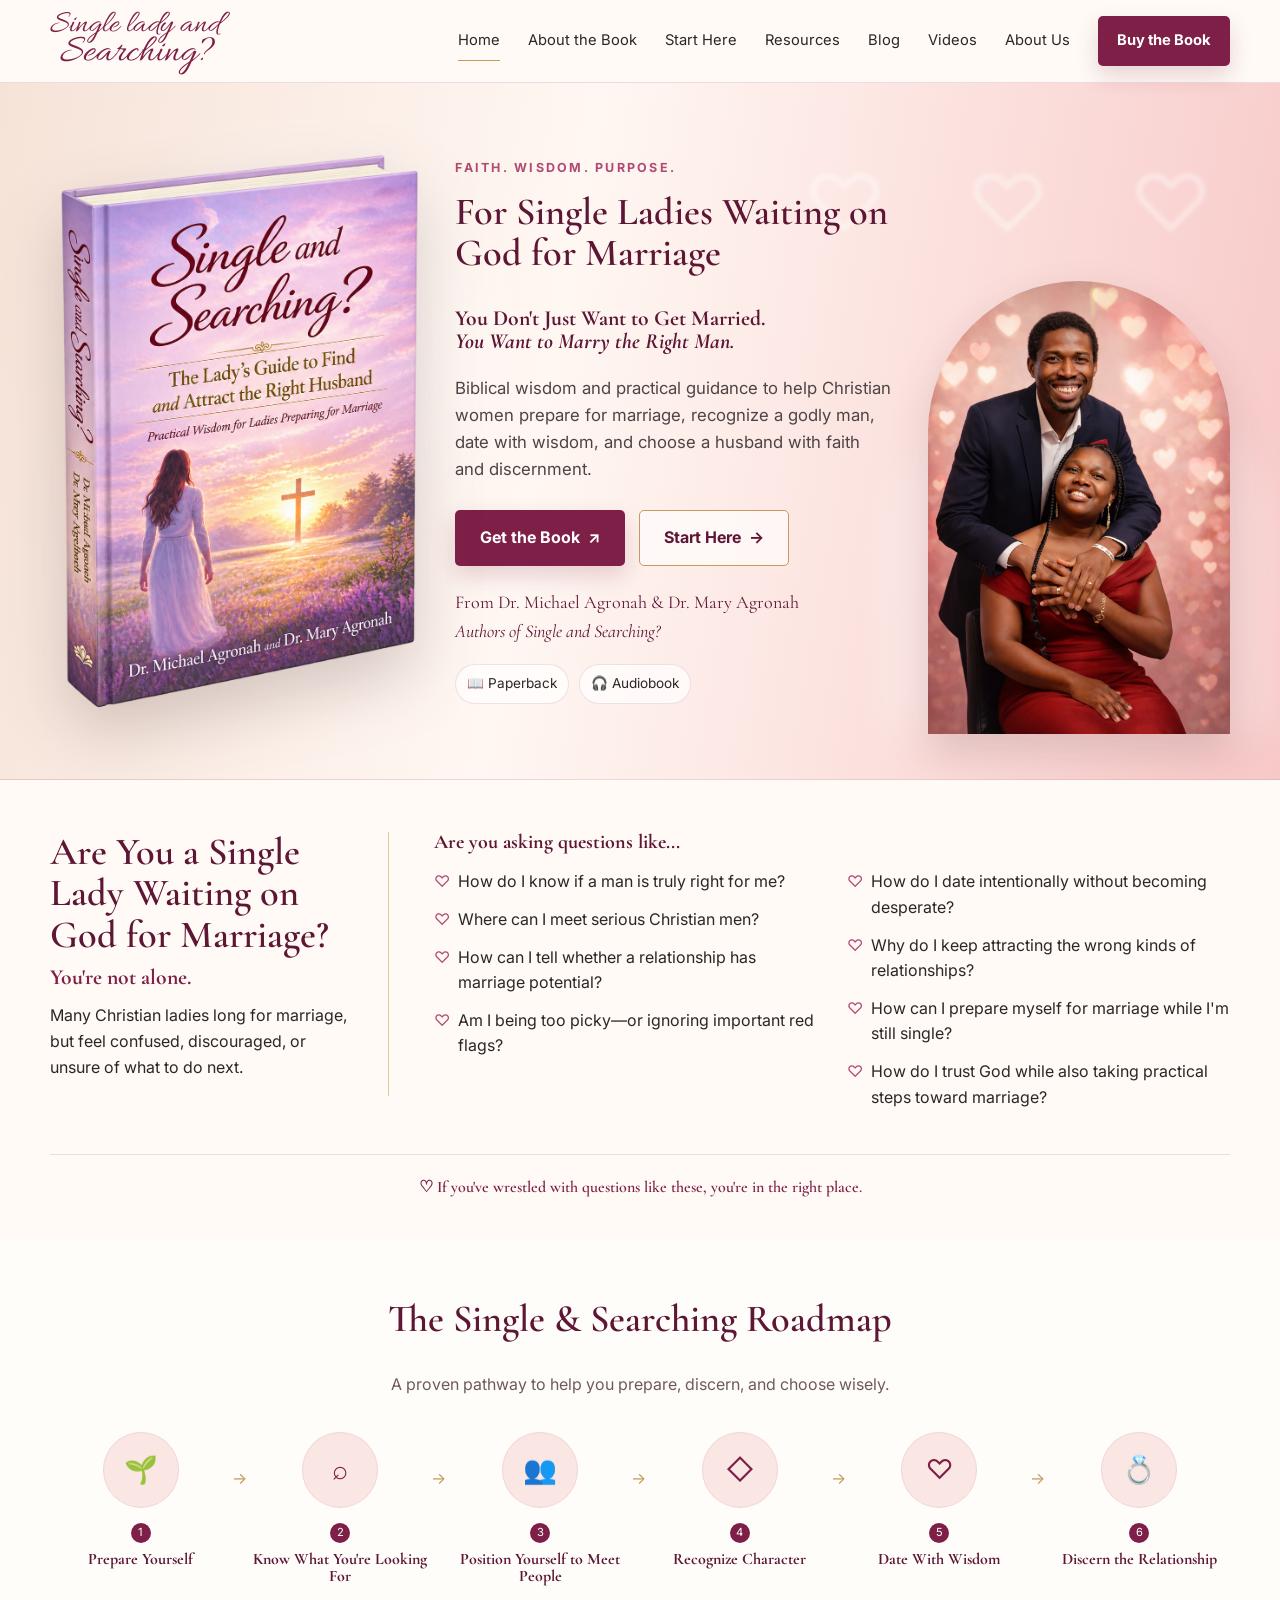
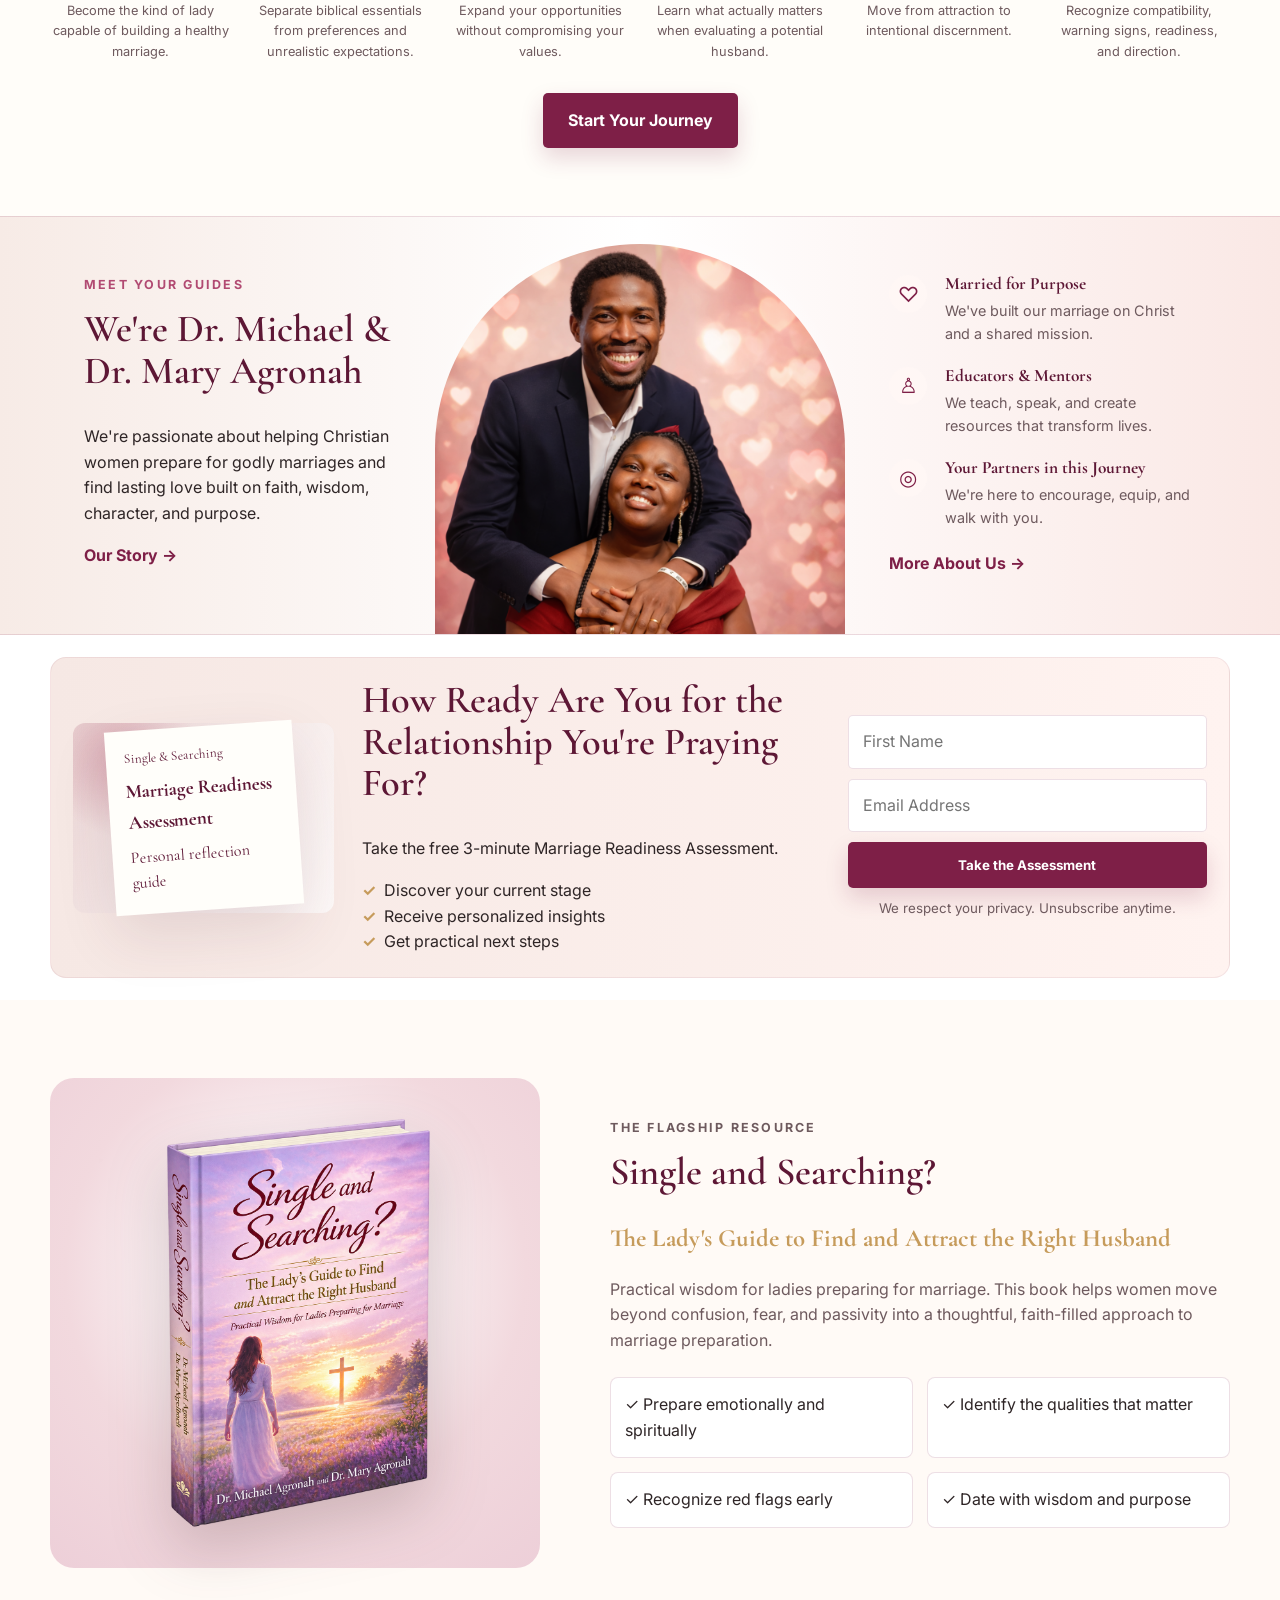
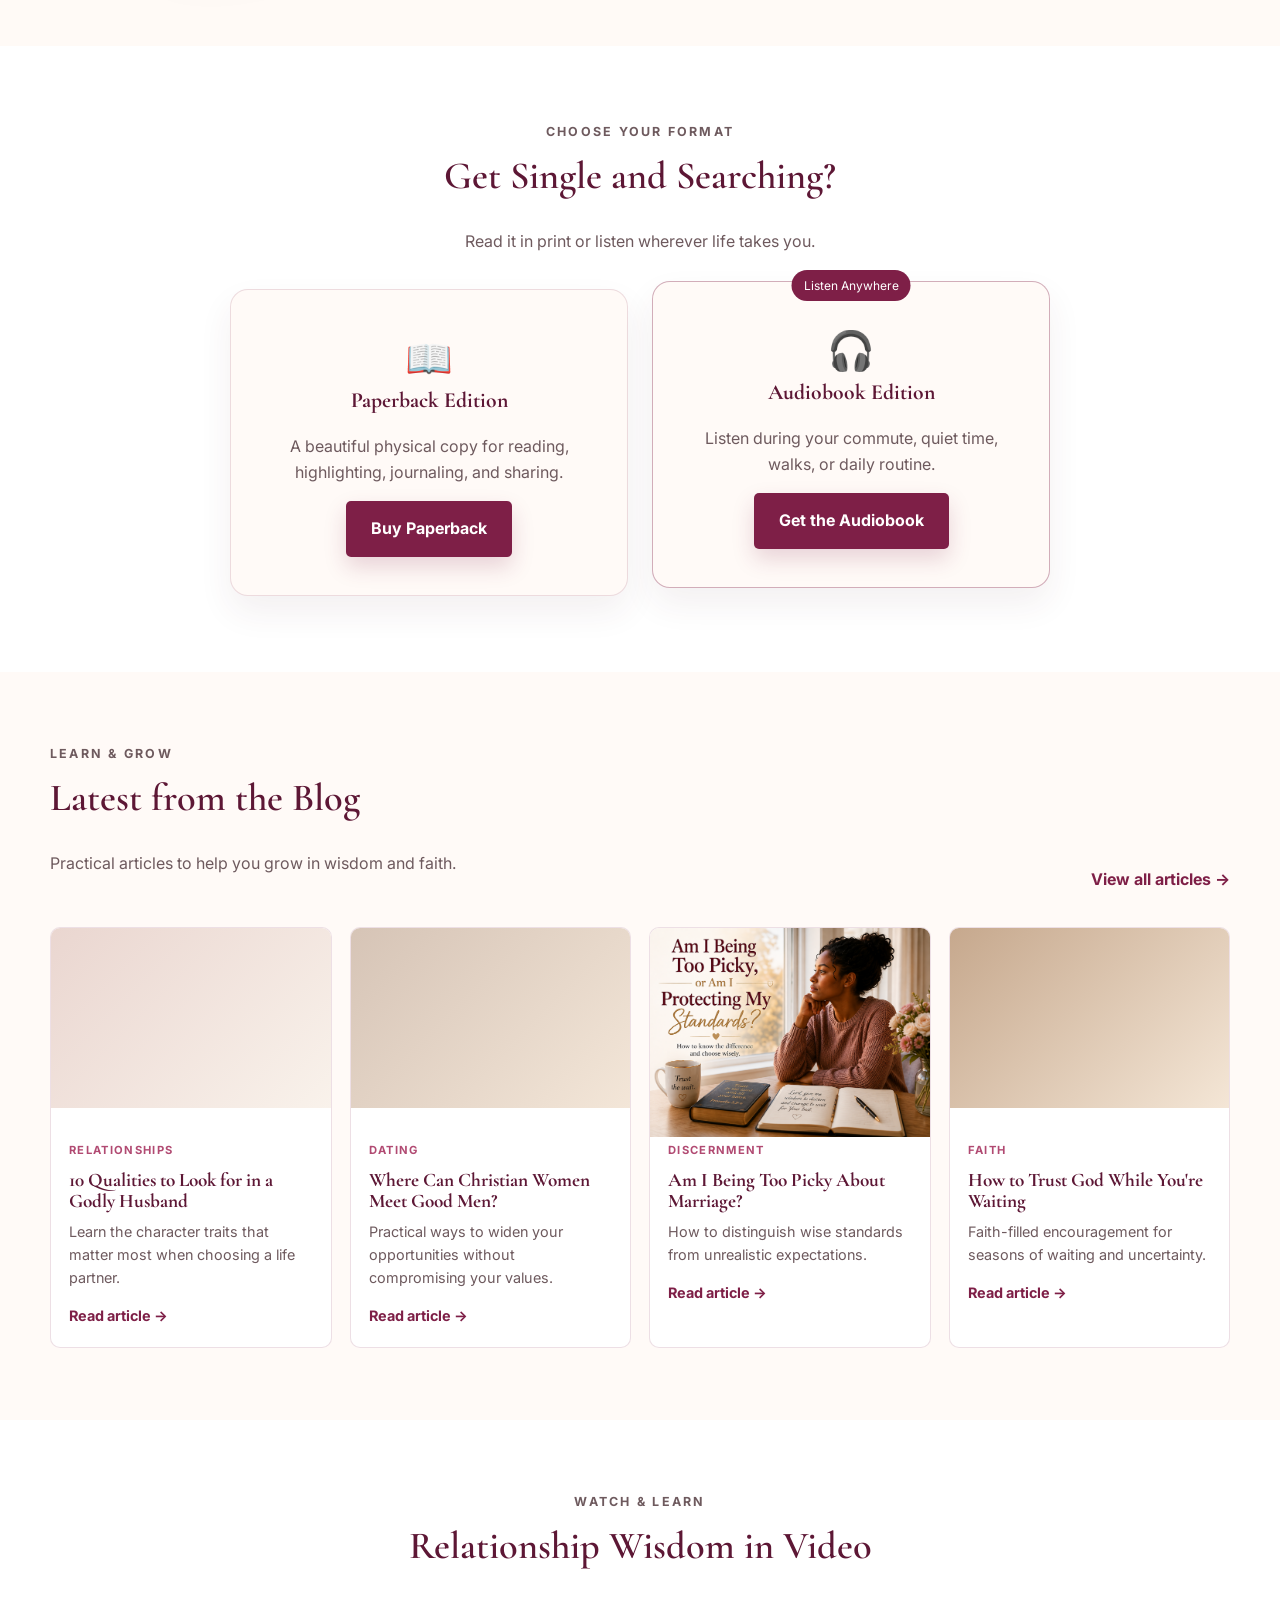
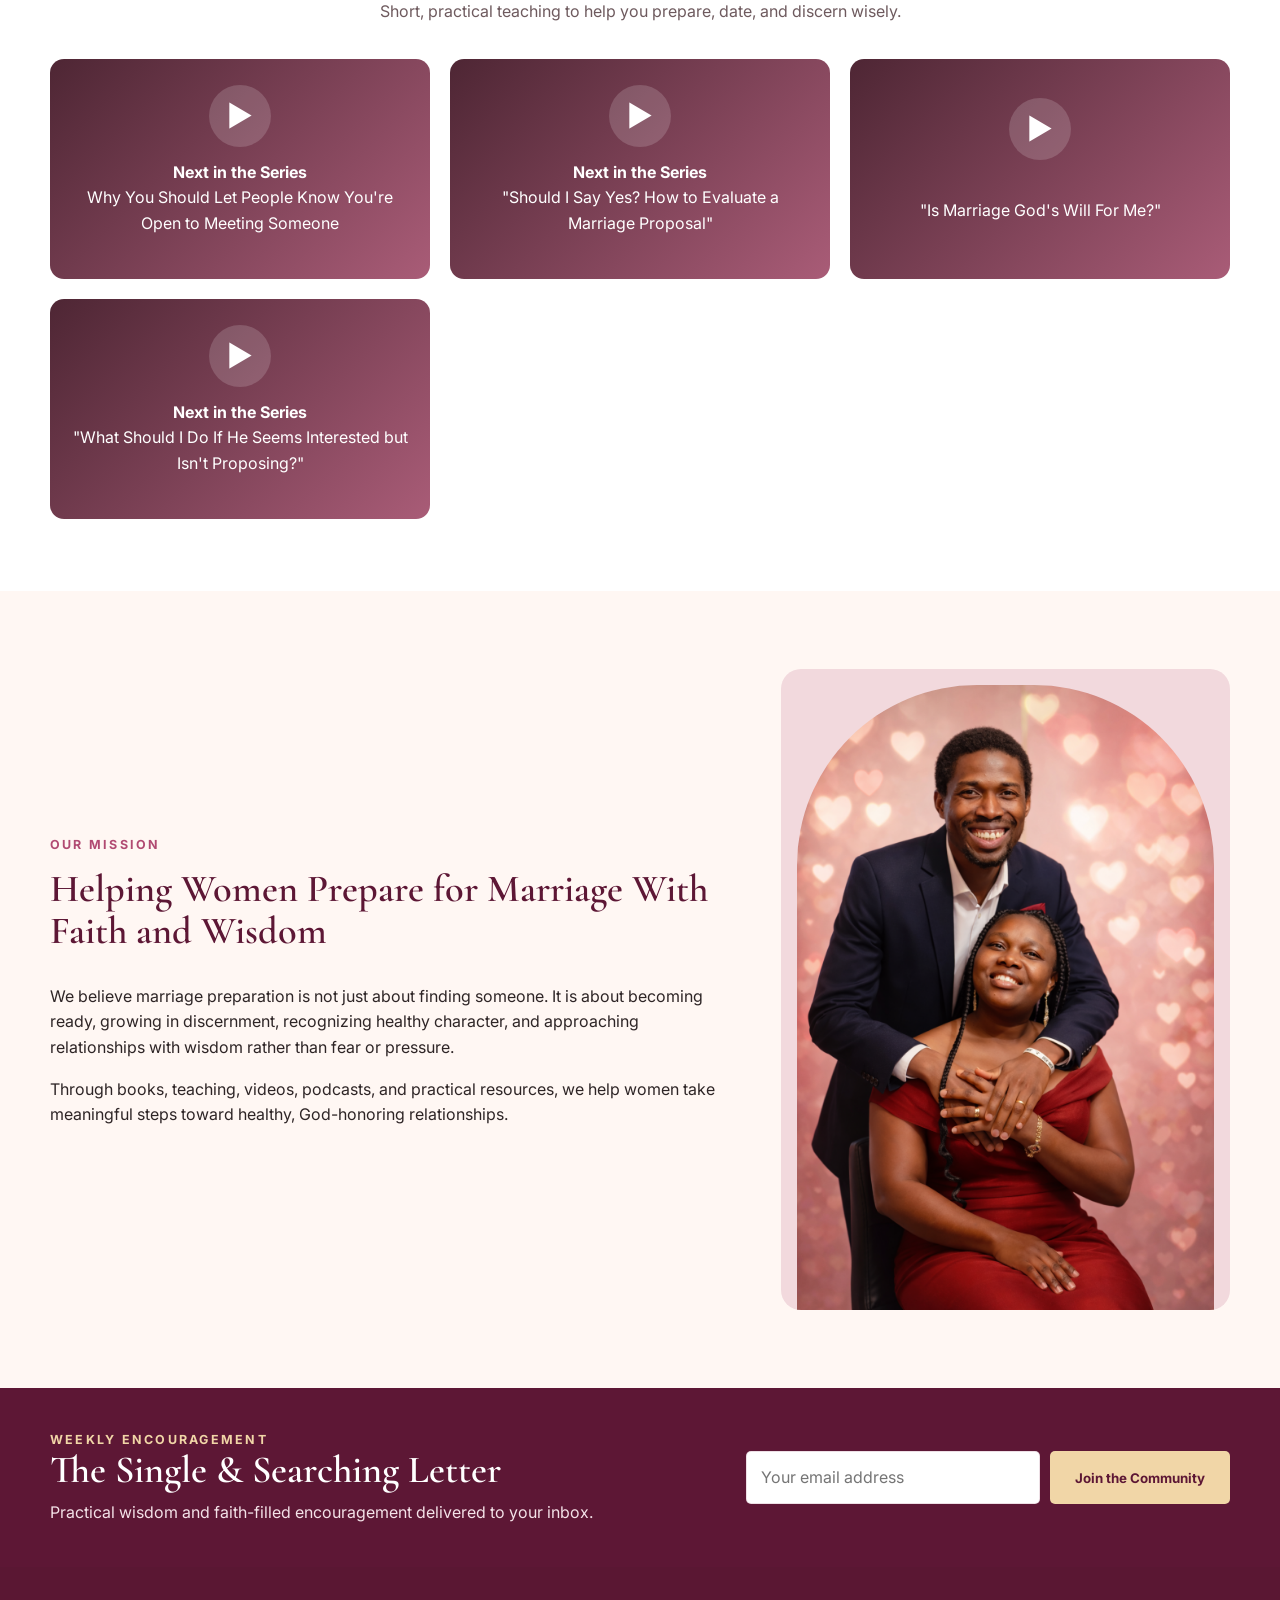
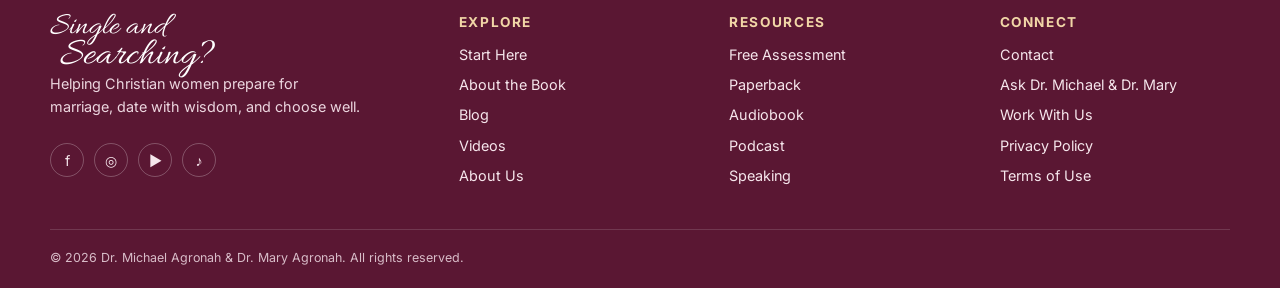
==== commit d89bab37: "updating site 6" ====
--- a/index.html
+++ b/index.html
@@ -324,7 +324,12 @@
           </article>
 
           <article class="blog-card">
-            <div class="blog-thumb thumb-3"></div>
+               <div class="blog-thumb">
+                <img
+                src="../assets/picky_image/am-i-too-picky-hero.png"
+                alt="Am I Being Too Picky, or Am I Protecting My Standards?">
+            </div>
+
             <div class="blog-card-body">
               <span class="blog-meta">Discernment</span>
               <h3>Am I Being Too Picky About Marriage?</h3>
--- a/styles.css
+++ b/styles.css
@@ -707,7 +707,9 @@
 .thumb-3 { background: linear-gradient(135deg, #f2c6a7, #826b74); }
 .thumb-4 { background: linear-gradient(135deg, #c6a88d, #f4e6d6); }
 
-.blog-card-body { padding: 18px; }
+.blog-card-body { 
+    padding: 28px 18px 18px; 
+}
 
 .blog-meta {
   color: var(--rose);
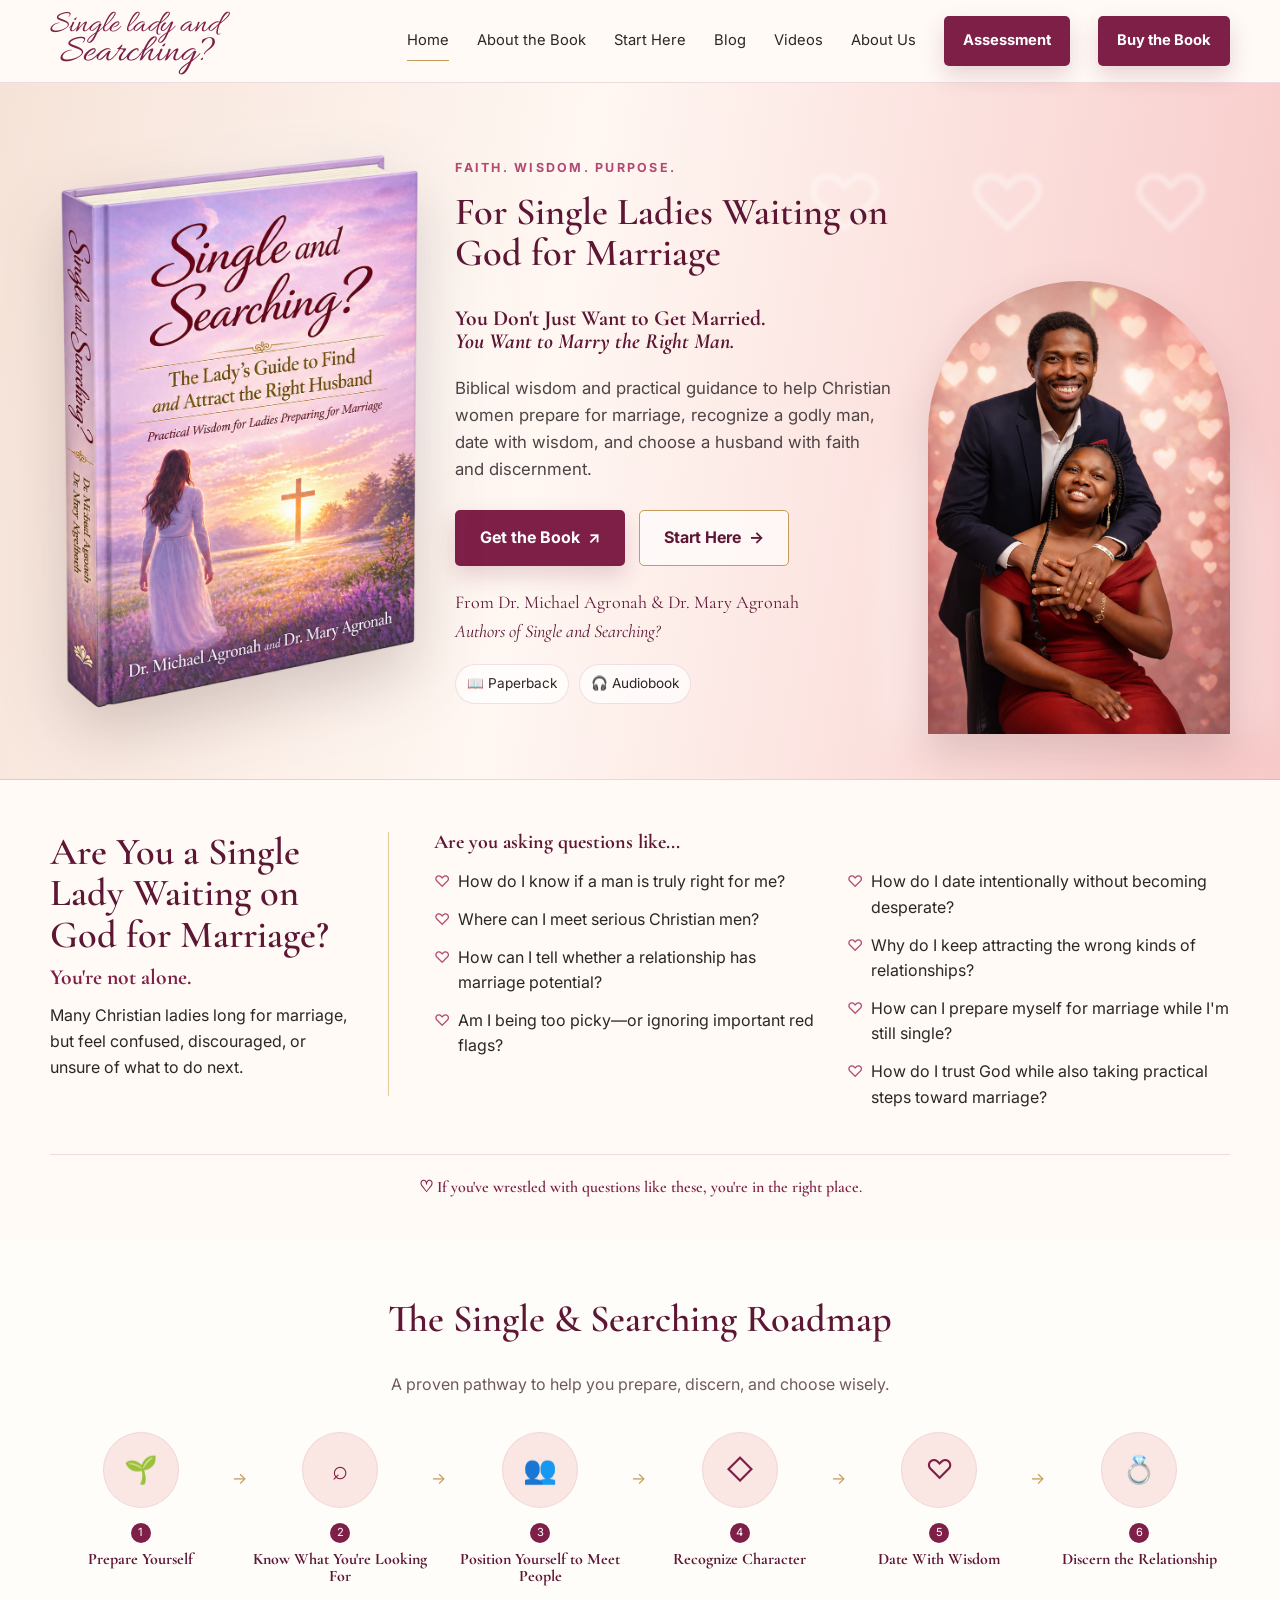
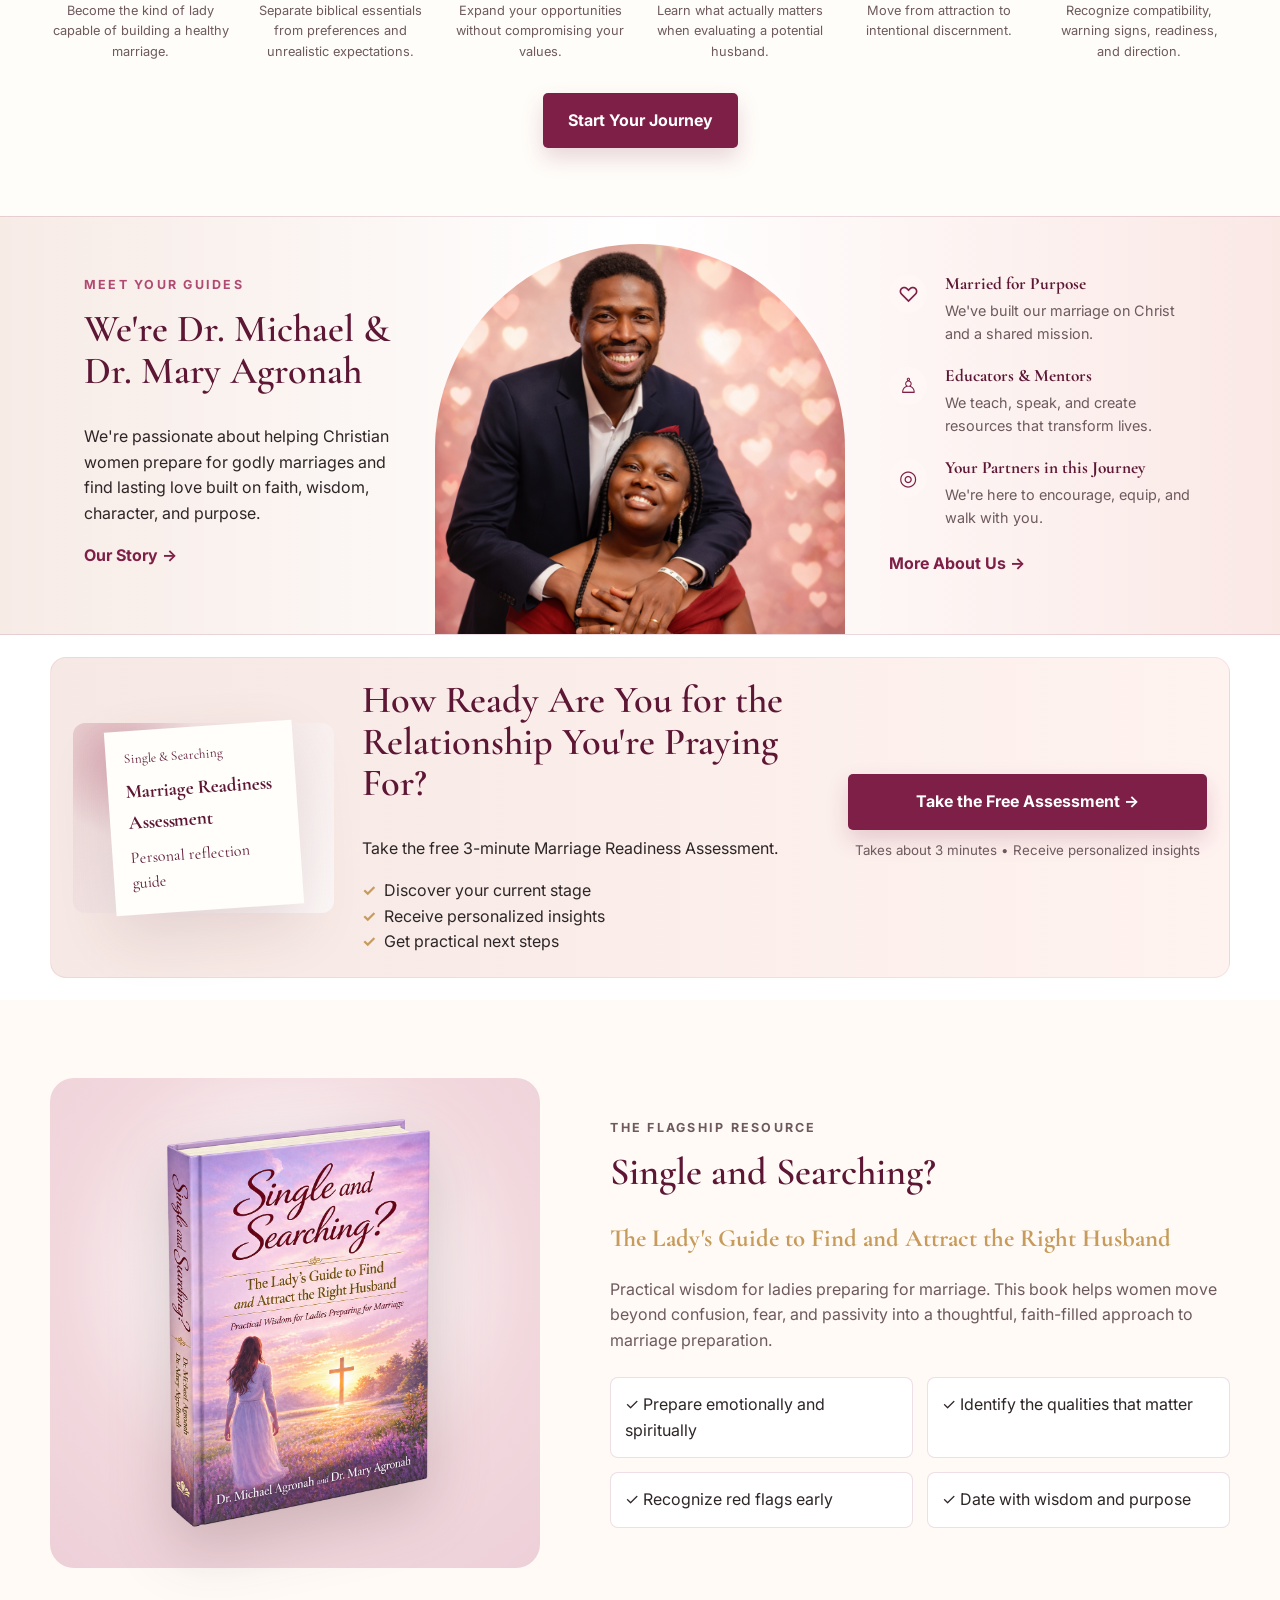
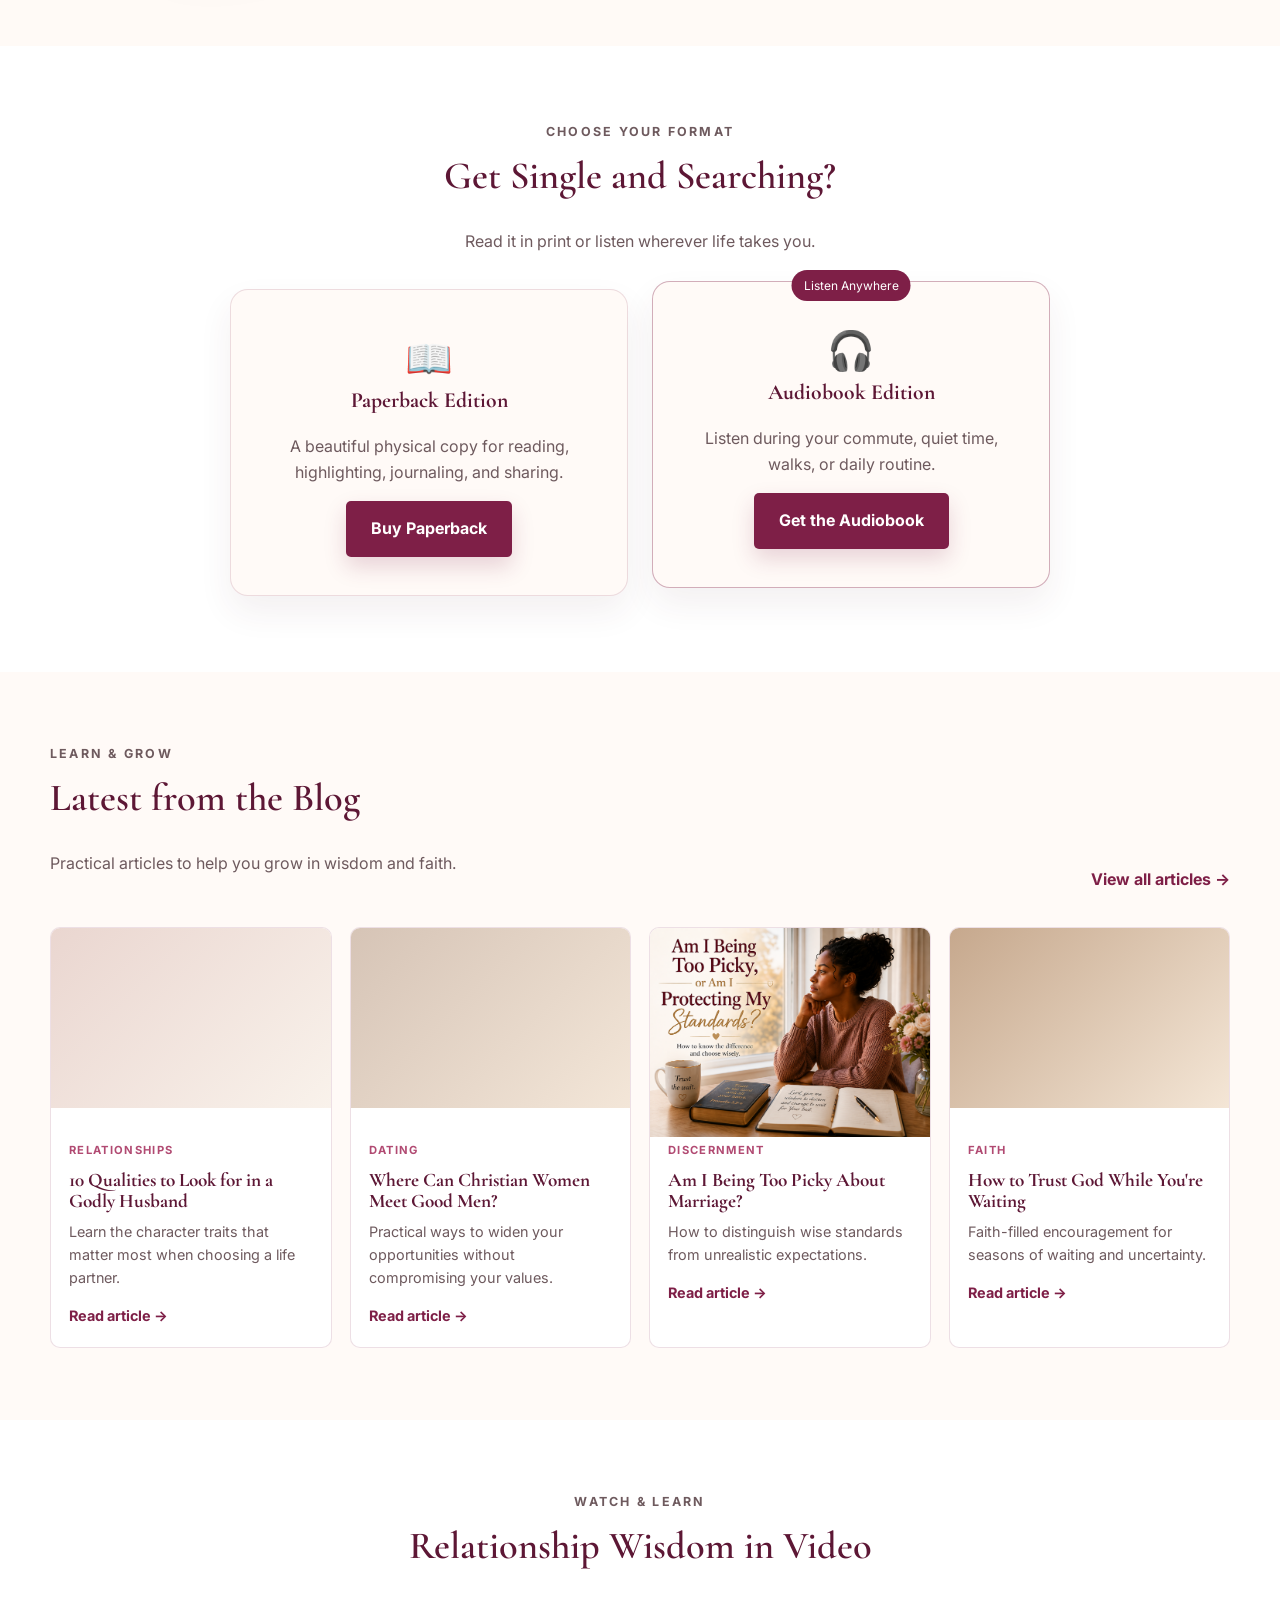
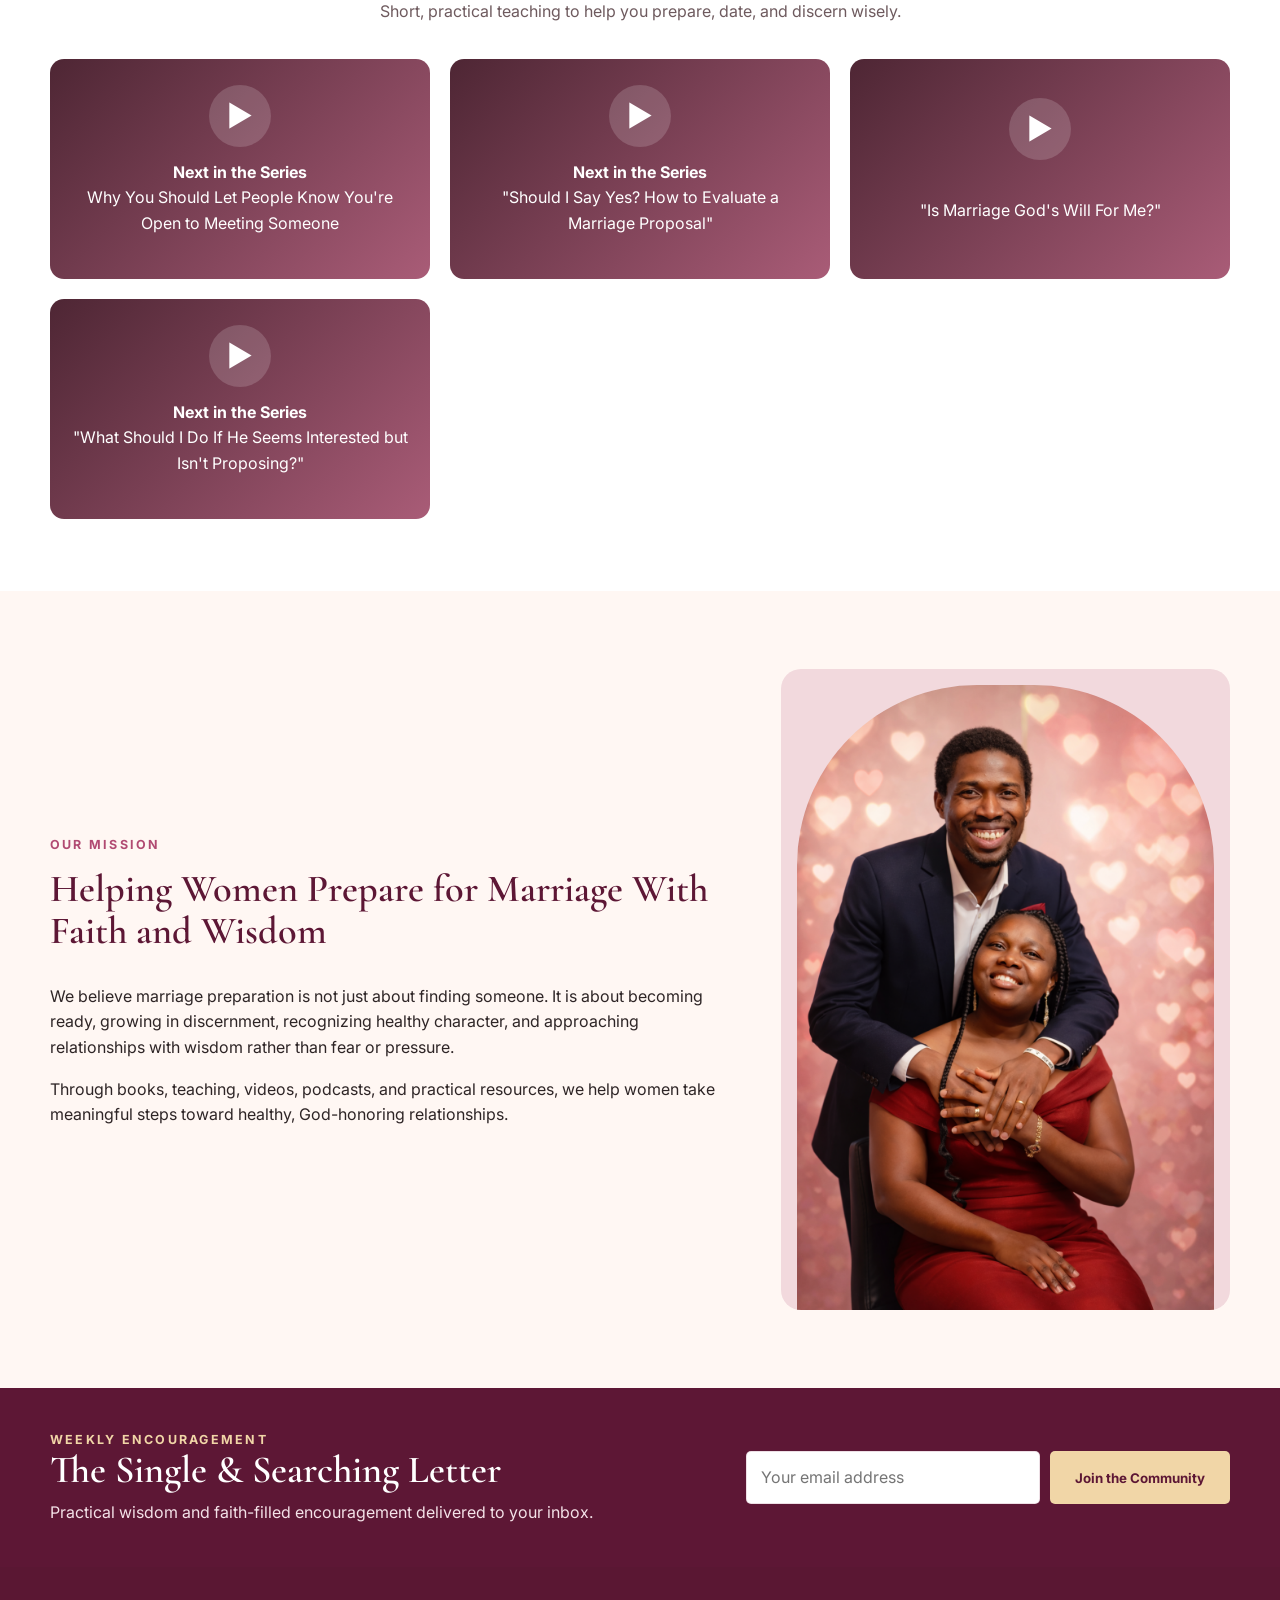
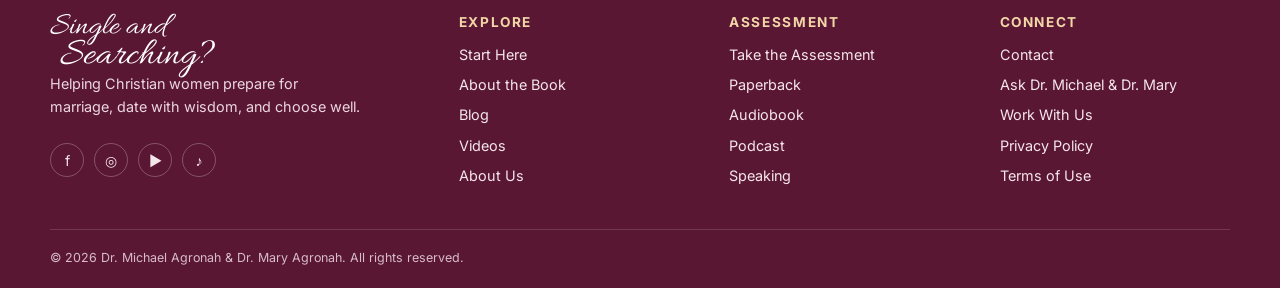
==== commit 2876a707: "updating site 8" ====
--- a/index.html
+++ b/index.html
@@ -29,10 +29,10 @@
         <a href="#home" class="active">Home</a>
         <a href="#book">About the Book</a>
         <a href="#roadmap">Start Here</a>
-        <a href="#resources">Resources</a>
         <a href="blog">Blog</a>
         <a href="#videos">Videos</a>
         <a href="#about">About Us</a>
+        <a class="btn btn-primary nav-cta" href="#assessment">Assessment</a>
         <a class="btn btn-primary nav-cta" href="#buy">Buy the Book</a>
       </nav>
     </div>
@@ -210,7 +210,7 @@
       </div>
     </section>
 
-    <section class="assessment-section" id="resources">
+    <section class="assessment-section" id="assessment">
       <div class="container">
         <div class="assessment-card">
           <div class="assessment-visual">
@@ -231,12 +231,30 @@
             </ul>
           </div>
 
-          <form class="assessment-form" id="assessmentForm">
+          <div class="assessment-form">
+
+  <a
+    href="https://quiz.beautifulmarriagegarden.com"
+    class="btn btn-primary"
+    target="_blank"
+    rel="noopener noreferrer"
+  >
+    Take the Free Assessment →
+  </a>
+
+  <small>
+    Takes about 3 minutes • Receive personalized insights
+  </small>
+
+</div>
+
+          <!-- <form class="assessment-form" id="assessmentForm">
             <input type="text" name="firstName" placeholder="First Name" required>
             <input type="email" name="email" placeholder="Email Address" required>
             <button class="btn btn-primary" type="submit">Take the Assessment</button>
             <small>We respect your privacy. Unsubscribe anytime.</small>
-          </form>
+          </form> -->
+
         </div>
       </div>
     </section>
@@ -444,8 +462,10 @@
       </div>
 
       <div>
-        <h3>Resources</h3>
-        <a href="#resources">Free Assessment</a>
+        <h3>Assessment</h3>
+        <a href="https://quiz.beautifulmarriagegarden.com" 
+        target="_blank">Take the Assessment</a>
+        <!-- <a href="#resources">Free Assessment</a> -->
         <a href="#buy">Paperback</a>
         <a href="#buy">Audiobook</a>
         <a href="#">Podcast</a>
